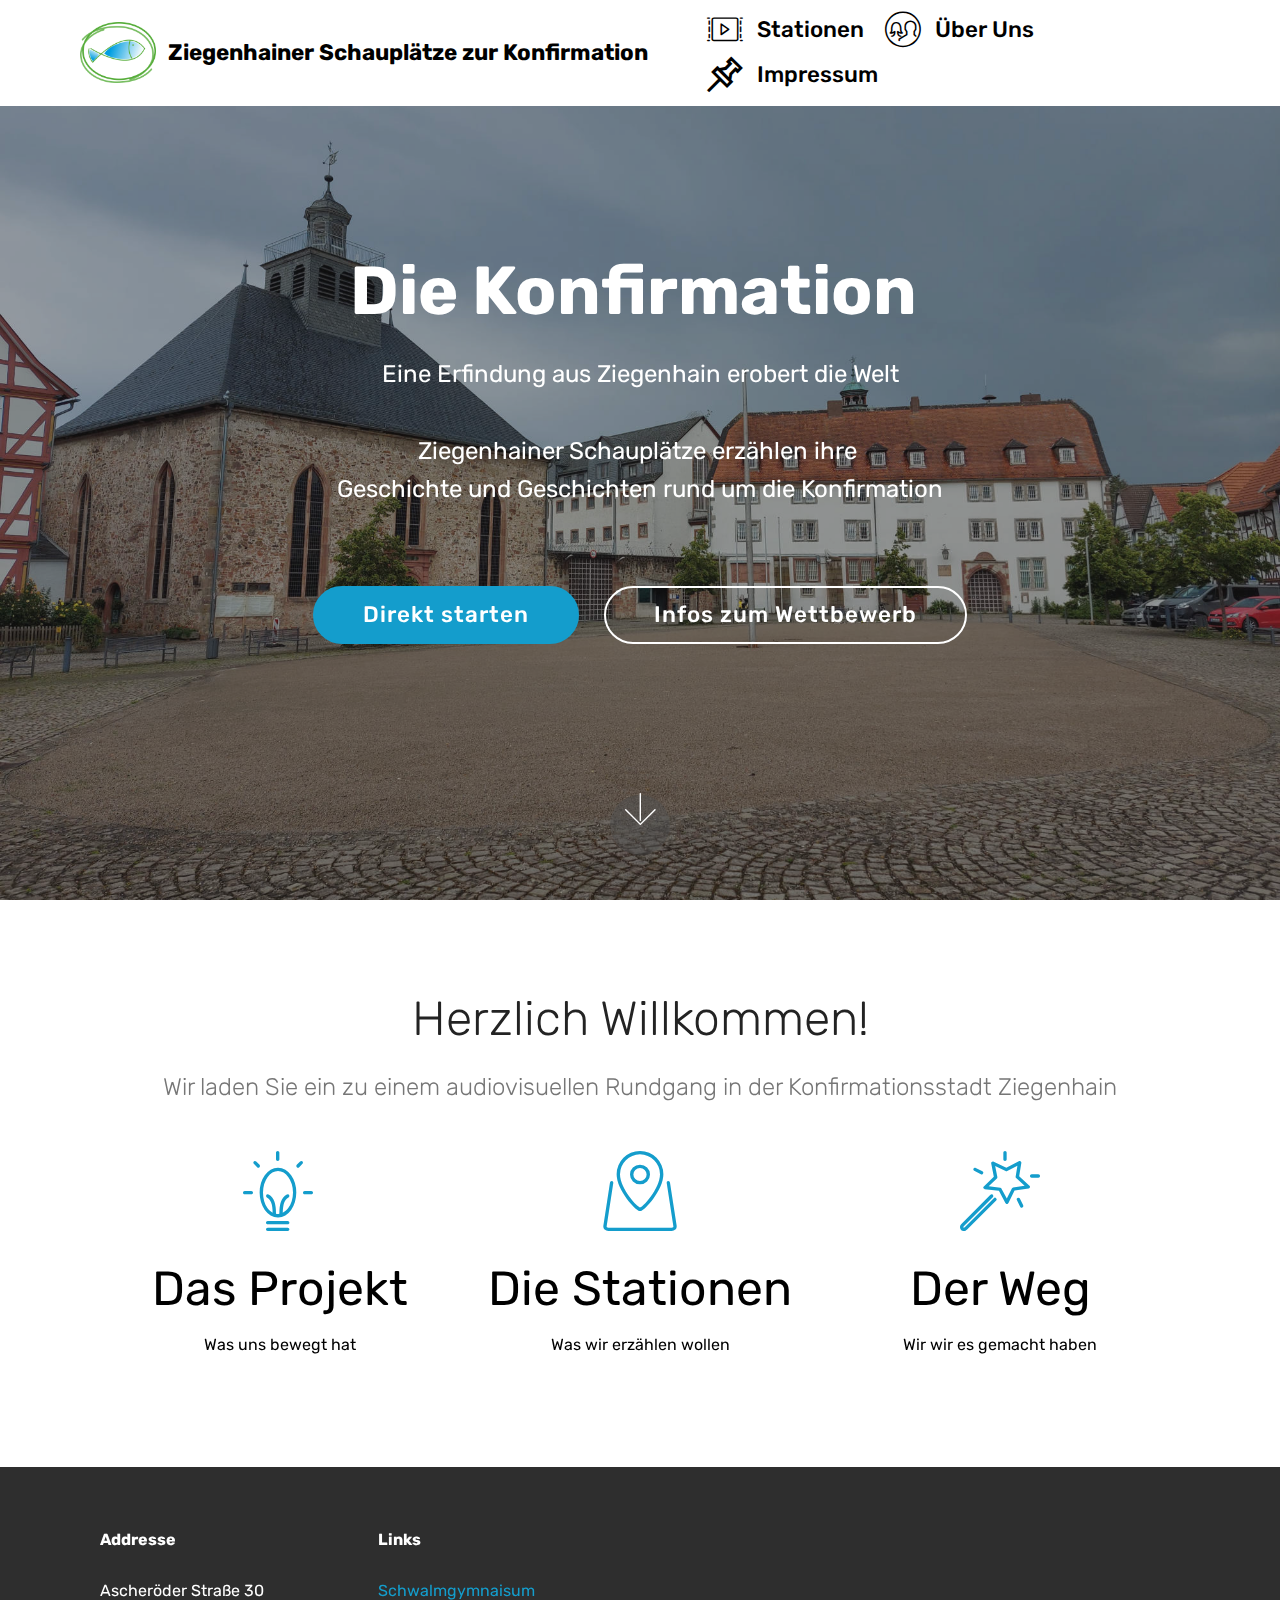
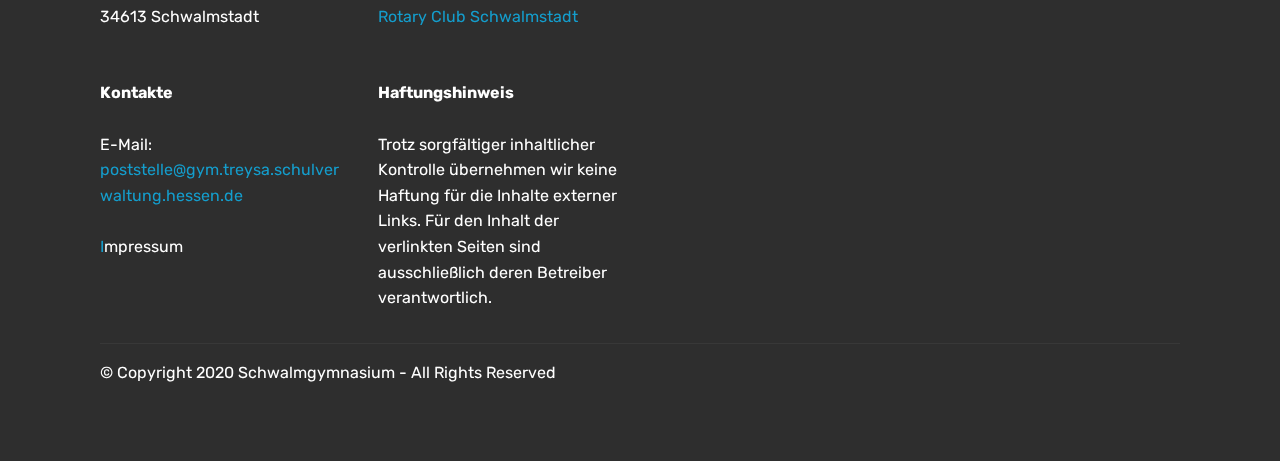
==== index.html @ d1374cae "first attempt" ====
<!DOCTYPE html>
<html  >
<head>
  <!-- Site made with Mobirise Website Builder v4.12.4, https://mobirise.com -->
  <meta charset="UTF-8">
  <meta http-equiv="X-UA-Compatible" content="IE=edge">
  <meta name="generator" content="Mobirise v4.12.4, mobirise.com">
  <meta name="viewport" content="width=device-width, initial-scale=1, minimum-scale=1">
  <link rel="shortcut icon" href="assets/images/mbr-122x98.png" type="image/x-icon">
  <meta name="description" content="">
  
  
  <title>Home</title>
  <link rel="stylesheet" href="assets/web/assets/mobirise-icons2/mobirise2.css">
  <link rel="stylesheet" href="assets/web/assets/mobirise-icons/mobirise-icons.css">
  <link rel="stylesheet" href="assets/bootstrap/css/bootstrap.min.css">
  <link rel="stylesheet" href="assets/bootstrap/css/bootstrap-grid.min.css">
  <link rel="stylesheet" href="assets/bootstrap/css/bootstrap-reboot.min.css">
  <link rel="stylesheet" href="assets/tether/tether.min.css">
  <link rel="stylesheet" href="assets/socicon/css/styles.css">
  <link rel="stylesheet" href="assets/dropdown/css/style.css">
  <link rel="stylesheet" href="assets/theme/css/style.css">
  <link rel="preload" as="style" href="assets/mobirise/css/mbr-additional.css"><link rel="stylesheet" href="assets/mobirise/css/mbr-additional.css" type="text/css">
  
  
  
</head>
<body>
  <section class="menu cid-s2RpcZcx5W" once="menu" id="menu2-2">

    

    <nav class="navbar navbar-expand beta-menu navbar-dropdown align-items-center navbar-fixed-top navbar-toggleable-sm">
        <button class="navbar-toggler navbar-toggler-right" type="button" data-toggle="collapse" data-target="#navbarSupportedContent" aria-controls="navbarSupportedContent" aria-expanded="false" aria-label="Toggle navigation">
            <div class="hamburger">
                <span></span>
                <span></span>
                <span></span>
                <span></span>
            </div>
        </button>
        <div class="menu-logo">
            <div class="navbar-brand">
                <span class="navbar-logo">
                    <a href="index.html">
                        <img src="assets/images/mbr-122x98.png" alt="Ziegenhainer Konfirmation" title="" style="height: 3.8rem;">
                    </a>
                </span>
                <span class="navbar-caption-wrap"><a class="navbar-caption text-black display-4" href="index.html">
                        Ziegenhainer Schauplätze zur Konfirmation</a></span>
            </div>
        </div>
        <div class="collapse navbar-collapse" id="navbarSupportedContent">
            <ul class="navbar-nav nav-dropdown nav-right" data-app-modern-menu="true"><li class="nav-item">
                    <a class="nav-link link text-black display-4" href="page2.html"><span class="mbri-video-play mbr-iconfont mbr-iconfont-btn"></span>
                        Stationen</a>
                </li>
                <li class="nav-item">
                    <a class="nav-link link text-black display-4" href="ueber-uns.html"><span class="mbri-users mbr-iconfont mbr-iconfont-btn"></span>
                        Über Uns
                    </a>
                </li><li class="nav-item"><a class="nav-link link text-black display-4" href="page11.html"><span class="mobi-mbri mobi-mbri-pin mbr-iconfont mbr-iconfont-btn"></span>
                        Impressum</a></li></ul>
            
        </div>
    </nav>
</section>

<section class="engine"><a href="https://mobirise.info/y">html site templates</a></section><section class="header6 cid-s2Rrr3pT7e mbr-fullscreen mbr-parallax-background" id="header6-4">

    

    <div class="mbr-overlay" style="opacity: 0.4; background-color: rgb(35, 35, 35);">
    </div>

    <div class="container">
        <div class="row justify-content-md-center">
            <div class="mbr-white col-md-10">
                <h1 class="mbr-section-title align-center mbr-bold pb-3 mbr-fonts-style display-1">Die Konfirmation&nbsp;</h1>
                <p class="mbr-text align-center pb-3 mbr-fonts-style display-5">
                    Eine Erfindung aus Ziegenhain erobert die Welt<br><br>Ziegenhainer Schauplätze erzählen ihre&nbsp;<br>Geschichte und Geschichten rund um die Konfirmation <br><br>
                </p>
                <div class="mbr-section-btn align-center"><a class="btn btn-md btn-primary display-4" href="Station1.html#video3-a">Direkt starten</a>
                        <a class="btn btn-md btn-white-outline display-4" href="projektinfos.html">Infos zum Wettbewerb</a></div>
            </div>
        </div>
    </div>

    <div class="mbr-arrow hidden-sm-down" aria-hidden="true">
        <a href="#next">
            <i class="mbri-down mbr-iconfont"></i>
        </a>
    </div>
</section>

<section class="counters1 counters cid-s2RsVooZOH" id="counters1-8">

    

    

    <div class="container">
        <h2 class="mbr-section-title pb-3 align-center mbr-fonts-style display-2">
            Herzlich Willkommen!</h2>
        <h3 class="mbr-section-subtitle mbr-fonts-style display-5">
            Wir laden Sie ein zu einem audiovisuellen Rundgang in der Konfirmationsstadt Ziegenhain</h3>

        <div class="container pt-4 mt-2">
            <div class="media-container-row">
                <div class="card p-3 align-center col-12 col-md-6 col-lg-4">
                    <div class="panel-item">
                        <div class="card-img pb-3">
                            <a href="projektinfos.html"><span class="mbr-iconfont mbri-idea"></span></a>
                        </div>

                        <div class="card-text">
                            <h3 class="count pt-3 pb-3 mbr-fonts-style display-2">
                                  <a href="projektinfos.html" class="text-black">Das Projekt</a></h3>
                            <h4 class="mbr-content-title mbr-bold mbr-fonts-style display-7">
                                <a href="projektinfos.html" class="text-black">Was uns bewegt hat</a></h4>
                            
                        </div>
                    </div>
                </div>


                <div class="card p-3 align-center col-12 col-md-6 col-lg-4">
                    <div class="panel-item">
                        <div class="card-img pb-3">
                            <a href="page2.html"><span class="mbr-iconfont mbri-map-pin"></span></a>
                        </div>
                        <div class="card-text">
                            <h3 class="count pt-3 pb-3 mbr-fonts-style display-2"><a href="page2.html" class="text-black">Die Stationen</a></h3>
                            <h4 class="mbr-content-title mbr-bold mbr-fonts-style display-7">
                                <a href="page2.html" class="text-black">Was wir erzählen wollen</a></h4>
                            
                        </div>
                    </div>
                </div>

                <div class="card p-3 align-center col-12 col-md-6 col-lg-4">
                    <div class="panel-item">
                        <div class="card-img pb-3">
                            <a href="weg.html"><span class="mbr-iconfont mbri-magic-stick"></span></a>
                        </div>
                        <div class="card-text">
                            <h3 class="count pt-3 pb-3 mbr-fonts-style display-2">
                                  <a href="weg.html" class="text-black" target="_blank">Der Weg</a></h3>
                            <h4 class="mbr-content-title mbr-bold mbr-fonts-style display-7">
                                <a href="weg.html" class="text-black">Wir wir es gemacht haben</a></h4>
                            
                        </div>
                    </div>
                </div>


                
            </div>
        </div>
   </div>
</section>

<section class="cid-s2RsBbNzV8" id="footer2-6">

    

    

    <div class="container">
        <div class="media-container-row content mbr-white">
            <div class="col-12 col-md-3 mbr-fonts-style display-7">
                <p class="mbr-text">
                    <strong>Addresse</strong>
                    <br>
                    <br>Ascheröder Straße 30
<br>34613 Schwalmstadt<br>
                    <br>
                    <br><strong>Kontakte</strong>
                    <br>
                    <br>E-Mail:&nbsp;<br><a href="mailto:poststelle@gym.treysa.schulverwaltung.hessen.de">poststelle@gym.treysa.schulverwaltung.hessen.de</a><br><br><a href="mailto:poststelle@gym.treysa.schulverwaltung.hessen.de">I</a>mpressum</p>
            </div>
            <div class="col-12 col-md-3 mbr-fonts-style display-7">
                <p class="mbr-text">
                    <strong>Links</strong>
                    <br>
                    <br><a href="www.schwalmgymnasium.de" target="_blank">Schwalmgymnaisum</a><br><a href="https://schwalmstadt.rotary.de" target="_blank">Rotary Club Schwalmstadt</a><br><br><br><strong>Haftungshinweis</strong>&nbsp;<br>
                    <br>Trotz sorgfältiger inhaltlicher Kontrolle übernehmen wir keine Haftung für die Inhalte externer Links. Für den Inhalt der verlinkten Seiten sind ausschließlich deren Betreiber verantwortlich.<br></p>
            </div>
            <div class="col-12 col-md-6">
                <div class="google-map"><iframe frameborder="0" style="border:0" src="https://www.google.com/maps/d/embed?mid=1mtP-04DRVykc_cVxY8oXA-gNEf2_NZy1" allowfullscreen=""></iframe></div>
            </div>
        </div>
        <div class="footer-lower">
            <div class="media-container-row">
                <div class="col-sm-12">
                    <hr>
                </div>
            </div>
            <div class="media-container-row mbr-white">
                <div class="col-sm-6 copyright">
                    <p class="mbr-text mbr-fonts-style display-7">
                        © Copyright 2020 Schwalmgymnasium - All Rights Reserved
                    </p>
                </div>
                <div class="col-md-6">
                    
                </div>
            </div>
        </div>
    </div>
</section>


  <script src="assets/web/assets/jquery/jquery.min.js"></script>
  <script src="assets/popper/popper.min.js"></script>
  <script src="assets/bootstrap/js/bootstrap.min.js"></script>
  <script src="assets/smoothscroll/smooth-scroll.js"></script>
  <script src="assets/tether/tether.min.js"></script>
  <script src="assets/touchswipe/jquery.touch-swipe.min.js"></script>
  <script src="assets/parallax/jarallax.min.js"></script>
  <script src="assets/viewportchecker/jquery.viewportchecker.js"></script>
  <script src="assets/dropdown/js/nav-dropdown.js"></script>
  <script src="assets/dropdown/js/navbar-dropdown.js"></script>
  <script src="assets/theme/js/script.js"></script>
  
  
 <div id="scrollToTop" class="scrollToTop mbr-arrow-up"><a style="text-align: center;"><i class="mbr-arrow-up-icon mbr-arrow-up-icon-cm cm-icon cm-icon-smallarrow-up"></i></a></div>
  </body>
</html>
---- assets/web/assets/mobirise-icons2/mobirise2.css ----
@font-face {
  font-family: 'Moririse2';
  font-display: swap;
  src:  url('mobirise2.eot?f2bix4');
  src:  url('mobirise2.eot?f2bix4#iefix') format('embedded-opentype'),
    url('mobirise2.ttf?f2bix4') format('truetype'),
    url('mobirise2.woff?f2bix4') format('woff'),
    url('mobirise2.svg?f2bix4#mobirise2') format('svg');
  font-weight: normal;
  font-style: normal;
}

[class^="mobi-"], [class*=" mobi-"] {
  /* use !important to prevent issues with browser extensions that change fonts */
  font-family: 'Moririse2' !important;
  speak: none;
  font-style: normal;
  font-weight: normal;
  font-variant: normal;
  text-transform: none;
  line-height: 1;

  /* Better Font Rendering =========== */
  -webkit-font-smoothing: antialiased;
  -moz-osx-font-smoothing: grayscale;
}

.mobi-mbri-add-submenu:before {
  content: "\e900";
}
.mobi-mbri-alert:before {
  content: "\e901";
}
.mobi-mbri-align-center:before {
  content: "\e902";
}
.mobi-mbri-align-justify:before {
  content: "\e903";
}
.mobi-mbri-align-left:before {
  content: "\e904";
}
.mobi-mbri-align-right:before {
  content: "\e905";
}
.mobi-mbri-android:before {
  content: "\e906";
}
.mobi-mbri-apple:before {
  content: "\e907";
}
.mobi-mbri-arrow-down:before {
  content: "\e908";
}
.mobi-mbri-arrow-next:before {
  content: "\e909";
}
.mobi-mbri-arrow-prev:before {
  content: "\e90a";
}
.mobi-mbri-arrow-up:before {
  content: "\e90b";
}
.mobi-mbri-bold:before {
  content: "\e90c";
}
.mobi-mbri-bookmark:before {
  content: "\e90d";
}
.mobi-mbri-bootstrap:before {
  content: "\e90e";
}
.mobi-mbri-briefcase:before {
  content: "\e90f";
}
.mobi-mbri-browse:before {
  content: "\e910";
}
.mobi-mbri-bulleted-list:before {
  content: "\e911";
}
.mobi-mbri-calendar:before {
  content: "\e912";
}
.mobi-mbri-camera:before {
  content: "\e913";
}
.mobi-mbri-cart-add:before {
  content: "\e914";
}
.mobi-mbri-cart-full:before {
  content: "\e915";
}
.mobi-mbri-cash:before {
  content: "\e916";
}
.mobi-mbri-change-style:before {
  content: "\e917";
}
.mobi-mbri-chat:before {
  content: "\e918";
}
.mobi-mbri-clock:before {
  content: "\e919";
}
.mobi-mbri-close:before {
  content: "\e91a";
}
.mobi-mbri-cloud:before {
  content: "\e91b";
}
.mobi-mbri-code:before {
  content: "\e91c";
}
.mobi-mbri-contact-form:before {
  content: "\e91d";
}
.mobi-mbri-credit-card:before {
  content: "\e91e";
}
.mobi-mbri-cursor-click:before {
  content: "\e91f";
}
.mobi-mbri-cust-feedback:before {
  content: "\e920";
}
.mobi-mbri-database:before {
  content: "\e921";
}
.mobi-mbri-delivery:before {
  content: "\e922";
}
.mobi-mbri-desktop:before {
  content: "\e923";
}
.mobi-mbri-devices:before {
  content: "\e924";
}
.mobi-mbri-down:before {
  content: "\e925";
}
.mobi-mbri-download-2:before {
  content: "\e926";
}
.mobi-mbri-download:before {
  content: "\e927";
}
.mobi-mbri-drag-n-drop-2:before {
  content: "\e928";
}
.mobi-mbri-drag-n-drop:before {
  content: "\e929";
}
.mobi-mbri-edit-2:before {
  content: "\e92a";
}
.mobi-mbri-edit:before {
  content: "\e92b";
}
.mobi-mbri-error:before {
  content: "\e92c";
}
.mobi-mbri-extension:before {
  content: "\e92d";
}
.mobi-mbri-features:before {
  content: "\e92e";
}
.mobi-mbri-file:before {
  content: "\e92f";
}
.mobi-mbri-flag:before {
  content: "\e930";
}
.mobi-mbri-folder:before {
  content: "\e931";
}
.mobi-mbri-gift:before {
  content: "\e932";
}
.mobi-mbri-github:before {
  content: "\e933";
}
.mobi-mbri-globe-2:before {
  content: "\e934";
}
.mobi-mbri-globe:before {
  content: "\e935";
}
.mobi-mbri-growing-chart:before {
  content: "\e936";
}
.mobi-mbri-hearth:before {
  content: "\e937";
}
.mobi-mbri-help:before {
  content: "\e938";
}
.mobi-mbri-home:before {
  content: "\e939";
}
.mobi-mbri-hot-cup:before {
  content: "\e93a";
}
.mobi-mbri-idea:before {
  content: "\e93b";
}
.mobi-mbri-image-gallery:before {
  content: "\e93c";
}
.mobi-mbri-image-slider:before {
  content: "\e93d";
}
.mobi-mbri-info:before {
  content: "\e93e";
}
.mobi-mbri-italic:before {
  content: "\e93f";
}
.mobi-mbri-key:before {
  content: "\e940";
}
.mobi-mbri-laptop:before {
  content: "\e941";
}
.mobi-mbri-layers:before {
  content: "\e942";
}
.mobi-mbri-left-right:before {
  content: "\e943";
}
.mobi-mbri-left:before {
  content: "\e944";
}
.mobi-mbri-letter:before {
  content: "\e945";
}
.mobi-mbri-like:before {
  content: "\e946";
}
.mobi-mbri-link:before {
  content: "\e947";
}
.mobi-mbri-lock:before {
  content: "\e948";
}
.mobi-mbri-login:before {
  content: "\e949";
}
.mobi-mbri-logout:before {
  content: "\e94a";
}
.mobi-mbri-magic-stick:before {
  content: "\e94b";
}
.mobi-mbri-map-pin:before {
  content: "\e94c";
}
.mobi-mbri-menu:before {
  content: "\e94d";
}
.mobi-mbri-mobile-2:before {
  content: "\e94e";
}
.mobi-mbri-mobile-horizontal:before {
  content: "\e94f";
}
.mobi-mbri-mobile:before {
  content: "\e950";
}
.mobi-mbri-mobirise:before {
  content: "\e951";
}
.mobi-mbri-more-horizontal:before {
  content: "\e952";
}
.mobi-mbri-more-vertical:before {
  content: "\e953";
}
.mobi-mbri-music:before {
  content: "\e954";
}
.mobi-mbri-new-file:before {
  content: "\e955";
}
.mobi-mbri-numbered-list:before {
  content: "\e956";
}
.mobi-mbri-opened-folder:before {
  content: "\e957";
}
.mobi-mbri-pages:before {
  content: "\e958";
}
.mobi-mbri-paper-plane:before {
  content: "\e959";
}
.mobi-mbri-paperclip:before {
  content: "\e95a";
}
.mobi-mbri-phone:before {
  content: "\e95b";
}
.mobi-mbri-photo:before {
  content: "\e95c";
}
.mobi-mbri-photos:before {
  content: "\e95d";
}
.mobi-mbri-pin:before {
  content: "\e95e";
}
.mobi-mbri-play:before {
  content: "\e95f";
}
.mobi-mbri-plus:before {
  content: "\e960";
}
.mobi-mbri-preview:before {
  content: "\e961";
}
.mobi-mbri-print:before {
  content: "\e962";
}
.mobi-mbri-protect:before {
  content: "\e963";
}
.mobi-mbri-question:before {
  content: "\e964";
}
.mobi-mbri-quote-left:before {
  content: "\e965";
}
.mobi-mbri-quote-right:before {
  content: "\e966";
}
.mobi-mbri-redo:before {
  content: "\e967";
}
.mobi-mbri-refresh:before {
  content: "\e968";
}
.mobi-mbri-responsive-2:before {
  content: "\e969";
}
.mobi-mbri-responsive:before {
  content: "\e96a";
}
.mobi-mbri-right:before {
  content: "\e96b";
}
.mobi-mbri-rocket:before {
  content: "\e96c";
}
.mobi-mbri-sad-face:before {
  content: "\e96d";
}
.mobi-mbri-sale:before {
  content: "\e96e";
}
.mobi-mbri-save:before {
  content: "\e96f";
}
.mobi-mbri-search:before {
  content: "\e970";
}
.mobi-mbri-setting-2:before {
  content: "\e971";
}
.mobi-mbri-setting-3:before {
  content: "\e972";
}
.mobi-mbri-setting:before {
  content: "\e973";
}
.mobi-mbri-share:before {
  content: "\e974";
}
.mobi-mbri-shopping-bag:before {
  content: "\e975";
}
.mobi-mbri-shopping-basket:before {
  content: "\e976";
}
.mobi-mbri-shopping-cart:before {
  content: "\e977";
}
.mobi-mbri-sites:before {
  content: "\e978";
}
.mobi-mbri-smile-face:before {
  content: "\e979";
}
.mobi-mbri-speed:before {
  content: "\e97a";
}
.mobi-mbri-star:before {
  content: "\e97b";
}
.mobi-mbri-success:before {
  content: "\e97c";
}
.mobi-mbri-sun:before {
  content: "\e97d";
}
.mobi-mbri-sun2:before {
  content: "\e97e";
}
.mobi-mbri-tablet-vertical:before {
  content: "\e97f";
}
.mobi-mbri-tablet:before {
  content: "\e980";
}
.mobi-mbri-target:before {
  content: "\e981";
}
.mobi-mbri-timer:before {
  content: "\e982";
}
.mobi-mbri-to-ftp:before {
  content: "\e983";
}
.mobi-mbri-to-local-drive:before {
  content: "\e984";
}
.mobi-mbri-touch-swipe:before {
  content: "\e985";
}
.mobi-mbri-touch:before {
  content: "\e986";
}
.mobi-mbri-trash:before {
  content: "\e987";
}
.mobi-mbri-underline:before {
  content: "\e988";
}
.mobi-mbri-undo:before {
  content: "\e989";
}
.mobi-mbri-unlink:before {
  content: "\e98a";
}
.mobi-mbri-unlock:before {
  content: "\e98b";
}
.mobi-mbri-up-down:before {
  content: "\e98c";
}
.mobi-mbri-up:before {
  content: "\e98d";
}
.mobi-mbri-update:before {
  content: "\e98e";
}
.mobi-mbri-upload-2:before {
  content: "\e98f";
}
.mobi-mbri-upload:before {
  content: "\e990";
}
.mobi-mbri-user-2:before {
  content: "\e991";
}
.mobi-mbri-user:before {
  content: "\e992";
}
.mobi-mbri-users:before {
  content: "\e993";
}
.mobi-mbri-video-play:before {
  content: "\e994";
}
.mobi-mbri-video:before {
  content: "\e995";
}
.mobi-mbri-watch:before {
  content: "\e996";
}
.mobi-mbri-website-theme-2:before {
  content: "\e997";
}
.mobi-mbri-website-theme:before {
  content: "\e998";
}
.mobi-mbri-wifi:before {
  content: "\e999";
}
.mobi-mbri-windows:before {
  content: "\e99a";
}
.mobi-mbri-zoom-in:before {
  content: "\e99b";
}
.mobi-mbri-zoom-out:before {
  content: "\e99c";
}
---- assets/web/assets/mobirise-icons/mobirise-icons.css ----
@font-face {
  font-family: 'MobiriseIcons';
  src:  url('mobirise-icons.eot?spat4u');
  src:  url('mobirise-icons.eot?spat4u#iefix') format('embedded-opentype'),
    url('mobirise-icons.ttf?spat4u') format('truetype'),
    url('mobirise-icons.woff?spat4u') format('woff'),
    url('mobirise-icons.svg?spat4u#MobiriseIcons') format('svg');
  font-weight: normal;
  font-style: normal;
  font-display: swap;
}

[class^="mbri-"], [class*=" mbri-"] {
  /* use !important to prevent issues with browser extensions that change fonts */
  font-family: MobiriseIcons !important;
  speak: none;
  font-style: normal;
  font-weight: normal;
  font-variant: normal;
  text-transform: none;
  line-height: 1;

  /* Better Font Rendering =========== */
  -webkit-font-smoothing: antialiased;
  -moz-osx-font-smoothing: grayscale;
}

.mbri-add-submenu:before {
  content: "\e900";
}
.mbri-alert:before {
  content: "\e901";
}
.mbri-align-center:before {
  content: "\e902";
}
.mbri-align-justify:before {
  content: "\e903";
}
.mbri-align-left:before {
  content: "\e904";
}
.mbri-align-right:before {
  content: "\e905";
}
.mbri-android:before {
  content: "\e906";
}
.mbri-apple:before {
  content: "\e907";
}
.mbri-arrow-down:before {
  content: "\e908";
}
.mbri-arrow-next:before {
  content: "\e909";
}
.mbri-arrow-prev:before {
  content: "\e90a";
}
.mbri-arrow-up:before {
  content: "\e90b";
}
.mbri-bold:before {
  content: "\e90c";
}
.mbri-bookmark:before {
  content: "\e90d";
}
.mbri-bootstrap:before {
  content: "\e90e";
}
.mbri-briefcase:before {
  content: "\e90f";
}
.mbri-browse:before {
  content: "\e910";
}
.mbri-bulleted-list:before {
  content: "\e911";
}
.mbri-calendar:before {
  content: "\e912";
}
.mbri-camera:before {
  content: "\e913";
}
.mbri-cart-add:before {
  content: "\e914";
}
.mbri-cart-full:before {
  content: "\e915";
}
.mbri-cash:before {
  content: "\e916";
}
.mbri-change-style:before {
  content: "\e917";
}
.mbri-chat:before {
  content: "\e918";
}
.mbri-clock:before {
  content: "\e919";
}
.mbri-close:before {
  content: "\e91a";
}
.mbri-cloud:before {
  content: "\e91b";
}
.mbri-code:before {
  content: "\e91c";
}
.mbri-contact-form:before {
  content: "\e91d";
}
.mbri-credit-card:before {
  content: "\e91e";
}
.mbri-cursor-click:before {
  content: "\e91f";
}
.mbri-cust-feedback:before {
  content: "\e920";
}
.mbri-database:before {
  content: "\e921";
}
.mbri-delivery:before {
  content: "\e922";
}
.mbri-desktop:before {
  content: "\e923";
}
.mbri-devices:before {
  content: "\e924";
}
.mbri-down:before {
  content: "\e925";
}
.mbri-download:before {
  content: "\e989";
}
.mbri-drag-n-drop:before {
  content: "\e927";
}
.mbri-drag-n-drop2:before {
  content: "\e928";
}
.mbri-edit:before {
  content: "\e929";
}
.mbri-edit2:before {
  content: "\e92a";
}
.mbri-error:before {
  content: "\e92b";
}
.mbri-extension:before {
  content: "\e92c";
}
.mbri-features:before {
  content: "\e92d";
}
.mbri-file:before {
  content: "\e92e";
}
.mbri-flag:before {
  content: "\e92f";
}
.mbri-folder:before {
  content: "\e930";
}
.mbri-gift:before {
  content: "\e931";
}
.mbri-github:before {
  content: "\e932";
}
.mbri-globe:before {
  content: "\e933";
}
.mbri-globe-2:before {
  content: "\e934";
}
.mbri-growing-chart:before {
  content: "\e935";
}
.mbri-hearth:before {
  content: "\e936";
}
.mbri-help:before {
  content: "\e937";
}
.mbri-home:before {
  content: "\e938";
}
.mbri-hot-cup:before {
  content: "\e939";
}
.mbri-idea:before {
  content: "\e93a";
}
.mbri-image-gallery:before {
  content: "\e93b";
}
.mbri-image-slider:before {
  content: "\e93c";
}
.mbri-info:before {
  content: "\e93d";
}
.mbri-italic:before {
  content: "\e93e";
}
.mbri-key:before {
  content: "\e93f";
}
.mbri-laptop:before {
  content: "\e940";
}
.mbri-layers:before {
  content: "\e941";
}
.mbri-left-right:before {
  content: "\e942";
}
.mbri-left:before {
  content: "\e943";
}
.mbri-letter:before {
  content: "\e944";
}
.mbri-like:before {
  content: "\e945";
}
.mbri-link:before {
  content: "\e946";
}
.mbri-lock:before {
  content: "\e947";
}
.mbri-login:before {
  content: "\e948";
}
.mbri-logout:before {
  content: "\e949";
}
.mbri-magic-stick:before {
  content: "\e94a";
}
.mbri-map-pin:before {
  content: "\e94b";
}
.mbri-menu:before {
  content: "\e94c";
}
.mbri-mobile:before {
  content: "\e94d";
}
.mbri-mobile2:before {
  content: "\e94e";
}
.mbri-mobirise:before {
  content: "\e94f";
}
.mbri-more-horizontal:before {
  content: "\e950";
}
.mbri-more-vertical:before {
  content: "\e951";
}
.mbri-music:before {
  content: "\e952";
}
.mbri-new-file:before {
  content: "\e953";
}
.mbri-numbered-list:before {
  content: "\e954";
}
.mbri-opened-folder:before {
  content: "\e955";
}
.mbri-pages:before {
  content: "\e956";
}
.mbri-paper-plane:before {
  content: "\e957";
}
.mbri-paperclip:before {
  content: "\e958";
}
.mbri-photo:before {
  content: "\e959";
}
.mbri-photos:before {
  content: "\e95a";
}
.mbri-pin:before {
  content: "\e95b";
}
.mbri-play:before {
  content: "\e95c";
}
.mbri-plus:before {
  content: "\e95d";
}
.mbri-preview:before {
  content: "\e95e";
}
.mbri-print:before {
  content: "\e95f";
}
.mbri-protect:before {
  content: "\e960";
}
.mbri-question:before {
  content: "\e961";
}
.mbri-quote-left:before {
  content: "\e962";
}
.mbri-quote-right:before {
  content: "\e963";
}
.mbri-refresh:before {
  content: "\e964";
}
.mbri-responsive:before {
  content: "\e965";
}
.mbri-right:before {
  content: "\e966";
}
.mbri-rocket:before {
  content: "\e967";
}
.mbri-sad-face:before {
  content: "\e968";
}
.mbri-sale:before {
  content: "\e969";
}
.mbri-save:before {
  content: "\e96a";
}
.mbri-search:before {
  content: "\e96b";
}
.mbri-setting:before {
  content: "\e96c";
}
.mbri-setting2:before {
  content: "\e96d";
}
.mbri-setting3:before {
  content: "\e96e";
}
.mbri-share:before {
  content: "\e96f";
}
.mbri-shopping-bag:before {
  content: "\e970";
}
.mbri-shopping-basket:before {
  content: "\e971";
}
.mbri-shopping-cart:before {
  content: "\e972";
}
.mbri-sites:before {
  content: "\e973";
}
.mbri-smile-face:before {
  content: "\e974";
}
.mbri-speed:before {
  content: "\e975";
}
.mbri-star:before {
  content: "\e976";
}
.mbri-success:before {
  content: "\e977";
}
.mbri-sun:before {
  content: "\e978";
}
.mbri-sun2:before {
  content: "\e979";
}
.mbri-tablet:before {
  content: "\e97a";
}
.mbri-tablet-vertical:before {
  content: "\e97b";
}
.mbri-target:before {
  content: "\e97c";
}
.mbri-timer:before {
  content: "\e97d";
}
.mbri-to-ftp:before {
  content: "\e97e";
}
.mbri-to-local-drive:before {
  content: "\e97f";
}
.mbri-touch-swipe:before {
  content: "\e980";
}
.mbri-touch:before {
  content: "\e981";
}
.mbri-trash:before {
  content: "\e982";
}
.mbri-underline:before {
  content: "\e983";
}
.mbri-unlink:before {
  content: "\e984";
}
.mbri-unlock:before {
  content: "\e985";
}
.mbri-up-down:before {
  content: "\e986";
}
.mbri-up:before {
  content: "\e987";
}
.mbri-update:before {
  content: "\e988";
}
.mbri-upload:before {
 content: "\e926"; 
}
.mbri-user:before {
  content: "\e98a";
}
.mbri-user2:before {
  content: "\e98b";
}
.mbri-users:before {
  content: "\e98c";
}
.mbri-video:before {
  content: "\e98d";
}
.mbri-video-play:before {
  content: "\e98e";
}
.mbri-watch:before {
  content: "\e98f";
}
.mbri-website-theme:before {
  content: "\e990";
}
.mbri-wifi:before {
  content: "\e991";
}
.mbri-windows:before {
  content: "\e992";
}
.mbri-zoom-out:before {
  content: "\e993";
}
.mbri-redo:before {
  content: "\e994";
}
.mbri-undo:before {
  content: "\e995";
}
---- assets/socicon/css/styles.css ----
@charset "UTF-8";

@font-face {
  font-family: 'Socicon';
  src:  url('../fonts/socicon.eot');
  src:  url('../fonts/socicon.eot?#iefix') format('embedded-opentype'),
    url('../fonts/socicon.woff2') format('woff2'),
    url('../fonts/socicon.ttf') format('truetype'),
    url('../fonts/socicon.woff') format('woff'),
    url('../fonts/socicon.svg#socicon') format('svg');
  font-weight: normal;
  font-style: normal;
}

[data-icon]:before {
  font-family: "socicon" !important;
  content: attr(data-icon);
  font-style: normal !important;
  font-weight: normal !important;
  font-variant: normal !important;
  text-transform: none !important;
  speak: none;
  line-height: 1;
  -webkit-font-smoothing: antialiased;
  -moz-osx-font-smoothing: grayscale;
}

[class^="socicon-"], [class*=" socicon-"] {
  /* use !important to prevent issues with browser extensions that change fonts */
  font-family: 'Socicon' !important;
  speak: none;
  font-style: normal;
  font-weight: normal;
  font-variant: normal;
  text-transform: none;
  line-height: 1;

  /* Better Font Rendering =========== */
  -webkit-font-smoothing: antialiased;
  -moz-osx-font-smoothing: grayscale;
}

.socicon-eitaa:before {
  content: "\e97c";
}
.socicon-soroush:before {
  content: "\e97d";
}
.socicon-bale:before {
  content: "\e97e";
}
.socicon-zazzle:before {
  content: "\e97b";
}
.socicon-society6:before {
  content: "\e97a";
}
.socicon-redbubble:before {
  content: "\e979";
}
.socicon-avvo:before {
  content: "\e978";
}
.socicon-stitcher:before {
  content: "\e977";
}
.socicon-googlehangouts:before {
  content: "\e974";
}
.socicon-dlive:before {
  content: "\e975";
}
.socicon-vsco:before {
  content: "\e976";
}
.socicon-flipboard:before {
  content: "\e973";
}
.socicon-ubuntu:before {
  content: "\e958";
}
.socicon-artstation:before {
  content: "\e959";
}
.socicon-invision:before {
  content: "\e95a";
}
.socicon-torial:before {
  content: "\e95b";
}
.socicon-collectorz:before {
  content: "\e95c";
}
.socicon-seenthis:before {
  content: "\e95d";
}
.socicon-googleplaymusic:before {
  content: "\e95e";
}
.socicon-debian:before {
  content: "\e95f";
}
.socicon-filmfreeway:before {
  content: "\e960";
}
.socicon-gnome:before {
  content: "\e961";
}
.socicon-itchio:before {
  content: "\e962";
}
.socicon-jamendo:before {
  content: "\e963";
}
.socicon-mix:before {
  content: "\e964";
}
.socicon-sharepoint:before {
  content: "\e965";
}
.socicon-tinder:before {
  content: "\e966";
}
.socicon-windguru:before {
  content: "\e967";
}
.socicon-cdbaby:before {
  content: "\e968";
}
.socicon-elementaryos:before {
  content: "\e969";
}
.socicon-stage32:before {
  content: "\e96a";
}
.socicon-tiktok:before {
  content: "\e96b";
}
.socicon-gitter:before {
  content: "\e96c";
}
.socicon-letterboxd:before {
  content: "\e96d";
}
.socicon-threema:before {
  content: "\e96e";
}
.socicon-splice:before {
  content: "\e96f";
}
.socicon-metapop:before {
  content: "\e970";
}
.socicon-naver:before {
  content: "\e971";
}
.socicon-remote:before {
  content: "\e972";
}
.socicon-internet:before {
  content: "\e957";
}
.socicon-moddb:before {
  content: "\e94b";
}
.socicon-indiedb:before {
  content: "\e94c";
}
.socicon-traxsource:before {
  content: "\e94d";
}
.socicon-gamefor:before {
  content: "\e94e";
}
.socicon-pixiv:before {
  content: "\e94f";
}
.socicon-myanimelist:before {
  content: "\e950";
}
.socicon-blackberry:before {
  content: "\e951";
}
.socicon-wickr:before {
  content: "\e952";
}
.socicon-spip:before {
  content: "\e953";
}
.socicon-napster:before {
  content: "\e954";
}
.socicon-beatport:before {
  content: "\e955";
}
.socicon-hackerone:before {
  content: "\e956";
}
.socicon-hackernews:before {
  content: "\e946";
}
.socicon-smashwords:before {
  content: "\e947";
}
.socicon-kobo:before {
  content: "\e948";
}
.socicon-bookbub:before {
  content: "\e949";
}
.socicon-mailru:before {
  content: "\e94a";
}
.socicon-gitlab:before {
  content: "\e945";
}
.socicon-instructables:before {
  content: "\e944";
}
.socicon-portfolio:before {
  content: "\e943";
}
.socicon-codered:before {
  content: "\e940";
}
.socicon-origin:before {
  content: "\e941";
}
.socicon-nextdoor:before {
  content: "\e942";
}
.socicon-udemy:before {
  content: "\e93f";
}
.socicon-livemaster:before {
  content: "\e93e";
}
.socicon-crunchbase:before {
  content: "\e93b";
}
.socicon-homefy:before {
  content: "\e93c";
}
.socicon-calendly:before {
  content: "\e93d";
}
.socicon-realtor:before {
  content: "\e90f";
}
.socicon-tidal:before {
  content: "\e910";
}
.socicon-qobuz:before {
  content: "\e911";
}
.socicon-natgeo:before {
  content: "\e912";
}
.socicon-mastodon:before {
  content: "\e913";
}
.socicon-unsplash:before {
  content: "\e914";
}
.socicon-homeadvisor:before {
  content: "\e915";
}
.socicon-angieslist:before {
  content: "\e916";
}
.socicon-codepen:before {
  content: "\e917";
}
.socicon-slack:before {
  content: "\e918";
}
.socicon-openaigym:before {
  content: "\e919";
}
.socicon-logmein:before {
  content: "\e91a";
}
.socicon-fiverr:before {
  content: "\e91b";
}
.socicon-gotomeeting:before {
  content: "\e91c";
}
.socicon-aliexpress:before {
  content: "\e91d";
}
.socicon-guru:before {
  content: "\e91e";
}
.socicon-appstore:before {
  content: "\e91f";
}
.socicon-homes:before {
  content: "\e920";
}
.socicon-zoom:before {
  content: "\e921";
}
.socicon-alibaba:before {
  content: "\e922";
}
.socicon-craigslist:before {
  content: "\e923";
}
.socicon-wix:before {
  content: "\e924";
}
.socicon-redfin:before {
  content: "\e925";
}
.socicon-googlecalendar:before {
  content: "\e926";
}
.socicon-shopify:before {
  content: "\e927";
}
.socicon-freelancer:before {
  content: "\e928";
}
.socicon-seedrs:before {
  content: "\e929";
}
.socicon-bing:before {
  content: "\e92a";
}
.socicon-doodle:before {
  content: "\e92b";
}
.socicon-bonanza:before {
  content: "\e92c";
}
.socicon-squarespace:before {
  content: "\e92d";
}
.socicon-toptal:before {
  content: "\e92e";
}
.socicon-gust:before {
  content: "\e92f";
}
.socicon-ask:before {
  content: "\e930";
}
.socicon-trulia:before {
  content: "\e931";
}
.socicon-loomly:before {
  content: "\e932";
}
.socicon-ghost:before {
  content: "\e933";
}
.socicon-upwork:before {
  content: "\e934";
}
.socicon-fundable:before {
  content: "\e935";
}
.socicon-booking:before {
  content: "\e936";
}
.socicon-googlemaps:before {
  content: "\e937";
}
.socicon-zillow:before {
  content: "\e938";
}
.socicon-niconico:before {
  content: "\e939";
}
.socicon-toneden:before {
  content: "\e93a";
}
.socicon-augment:before {
  content: "\e908";
}
.socicon-bitbucket:before {
  content: "\e909";
}
.socicon-fyuse:before {
  content: "\e90a";
}
.socicon-yt-gaming:before {
  content: "\e90b";
}
.socicon-sketchfab:before {
  content: "\e90c";
}
.socicon-mobcrush:before {
  content: "\e90d";
}
.socicon-microsoft:before {
  content: "\e90e";
}
.socicon-pandora:before {
  content: "\e907";
}
.socicon-messenger:before {
  content: "\e906";
}
.socicon-gamewisp:before {
  content: "\e905";
}
.socicon-bloglovin:before {
  content: "\e904";
}
.socicon-tunein:before {
  content: "\e903";
}
.socicon-gamejolt:before {
  content: "\e901";
}
.socicon-trello:before {
  content: "\e902";
}
.socicon-spreadshirt:before {
  content: "\e900";
}
.socicon-500px:before {
  content: "\e000";
}
.socicon-8tracks:before {
  content: "\e001";
}
.socicon-airbnb:before {
  content: "\e002";
}
.socicon-alliance:before {
  content: "\e003";
}
.socicon-amazon:before {
  content: "\e004";
}
.socicon-amplement:before {
  content: "\e005";
}
.socicon-android:before {
  content: "\e006";
}
.socicon-angellist:before {
  content: "\e007";
}
.socicon-apple:before {
  content: "\e008";
}
.socicon-appnet:before {
  content: "\e009";
}
.socicon-baidu:before {
  content: "\e00a";
}
.socicon-bandcamp:before {
  content: "\e00b";
}
.socicon-battlenet:before {
  content: "\e00c";
}
.socicon-mixer:before {
  content: "\e00d";
}
.socicon-bebee:before {
  content: "\e00e";
}
.socicon-bebo:before {
  content: "\e00f";
}
.socicon-behance:before {
  content: "\e010";
}
.socicon-blizzard:before {
  content: "\e011";
}
.socicon-blogger:before {
  content: "\e012";
}
.socicon-buffer:before {
  content: "\e013";
}
.socicon-chrome:before {
  content: "\e014";
}
.socicon-coderwall:before {
  content: "\e015";
}
.socicon-curse:before {
  content: "\e016";
}
.socicon-dailymotion:before {
  content: "\e017";
}
.socicon-deezer:before {
  content: "\e018";
}
.socicon-delicious:before {
  content: "\e019";
}
.socicon-deviantart:before {
  content: "\e01a";
}
.socicon-diablo:before {
  content: "\e01b";
}
.socicon-digg:before {
  content: "\e01c";
}
.socicon-discord:before {
  content: "\e01d";
}
.socicon-disqus:before {
  content: "\e01e";
}
.socicon-douban:before {
  content: "\e01f";
}
.socicon-draugiem:before {
  content: "\e020";
}
.socicon-dribbble:before {
  content: "\e021";
}
.socicon-drupal:before {
  content: "\e022";
}
.socicon-ebay:before {
  content: "\e023";
}
.socicon-ello:before {
  content: "\e024";
}
.socicon-endomodo:before {
  content: "\e025";
}
.socicon-envato:before {
  content: "\e026";
}
.socicon-etsy:before {
  content: "\e027";
}
.socicon-facebook:before {
  content: "\e028";
}
.socicon-feedburner:before {
  content: "\e029";
}
.socicon-filmweb:before {
  content: "\e02a";
}
.socicon-firefox:before {
  content: "\e02b";
}
.socicon-flattr:before {
  content: "\e02c";
}
.socicon-flickr:before {
  content: "\e02d";
}
.socicon-formulr:before {
  content: "\e02e";
}
.socicon-forrst:before {
  content: "\e02f";
}
.socicon-foursquare:before {
  content: "\e030";
}
.socicon-friendfeed:before {
  content: "\e031";
}
.socicon-github:before {
  content: "\e032";
}
.socicon-goodreads:before {
  content: "\e033";
}
.socicon-google:before {
  content: "\e034";
}
.socicon-googlescholar:before {
  content: "\e035";
}
.socicon-googlegroups:before {
  content: "\e036";
}
.socicon-googlephotos:before {
  content: "\e037";
}
.socicon-googleplus:before {
  content: "\e038";
}
.socicon-grooveshark:before {
  content: "\e039";
}
.socicon-hackerrank:before {
  content: "\e03a";
}
.socicon-hearthstone:before {
  content: "\e03b";
}
.socicon-hellocoton:before {
  content: "\e03c";
}
.socicon-heroes:before {
  content: "\e03d";
}
.socicon-smashcast:before {
  content: "\e03e";
}
.socicon-horde:before {
  content: "\e03f";
}
.socicon-houzz:before {
  content: "\e040";
}
.socicon-icq:before {
  content: "\e041";
}
.socicon-identica:before {
  content: "\e042";
}
.socicon-imdb:before {
  content: "\e043";
}
.socicon-instagram:before {
  content: "\e044";
}
.socicon-issuu:before {
  content: "\e045";
}
.socicon-istock:before {
  content: "\e046";
}
.socicon-itunes:before {
  content: "\e047";
}
.socicon-keybase:before {
  content: "\e048";
}
.socicon-lanyrd:before {
  content: "\e049";
}
.socicon-lastfm:before {
  content: "\e04a";
}
.socicon-line:before {
  content: "\e04b";
}
.socicon-linkedin:before {
  content: "\e04c";
}
.socicon-livejournal:before {
  content: "\e04d";
}
.socicon-lyft:before {
  content: "\e04e";
}
.socicon-macos:before {
  content: "\e04f";
}
.socicon-mail:before {
  content: "\e050";
}
.socicon-medium:before {
  content: "\e051";
}
.socicon-meetup:before {
  content: "\e052";
}
.socicon-mixcloud:before {
  content: "\e053";
}
.socicon-modelmayhem:before {
  content: "\e054";
}
.socicon-mumble:before {
  content: "\e055";
}
.socicon-myspace:before {
  content: "\e056";
}
.socicon-newsvine:before {
  content: "\e057";
}
.socicon-nintendo:before {
  content: "\e058";
}
.socicon-npm:before {
  content: "\e059";
}
.socicon-odnoklassniki:before {
  content: "\e05a";
}
.socicon-openid:before {
  content: "\e05b";
}
.socicon-opera:before {
  content: "\e05c";
}
.socicon-outlook:before {
  content: "\e05d";
}
.socicon-overwatch:before {
  content: "\e05e";
}
.socicon-patreon:before {
  content: "\e05f";
}
.socicon-paypal:before {
  content: "\e060";
}
.socicon-periscope:before {
  content: "\e061";
}
.socicon-persona:before {
  content: "\e062";
}
.socicon-pinterest:before {
  content: "\e063";
}
.socicon-play:before {
  content: "\e064";
}
.socicon-player:before {
  content: "\e065";
}
.socicon-playstation:before {
  content: "\e066";
}
.socicon-pocket:before {
  content: "\e067";
}
.socicon-qq:before {
  content: "\e068";
}
.socicon-quora:before {
  content: "\e069";
}
.socicon-raidcall:before {
  content: "\e06a";
}
.socicon-ravelry:before {
  content: "\e06b";
}
.socicon-reddit:before {
  content: "\e06c";
}
.socicon-renren:before {
  content: "\e06d";
}
.socicon-researchgate:before {
  content: "\e06e";
}
.socicon-residentadvisor:before {
  content: "\e06f";
}
.socicon-reverbnation:before {
  content: "\e070";
}
.socicon-rss:before {
  content: "\e071";
}
.socicon-sharethis:before {
  content: "\e072";
}
.socicon-skype:before {
  content: "\e073";
}
.socicon-slideshare:before {
  content: "\e074";
}
.socicon-smugmug:before {
  content: "\e075";
}
.socicon-snapchat:before {
  content: "\e076";
}
.socicon-songkick:before {
  content: "\e077";
}
.socicon-soundcloud:before {
  content: "\e078";
}
.socicon-spotify:before {
  content: "\e079";
}
.socicon-stackexchange:before {
  content: "\e07a";
}
.socicon-stackoverflow:before {
  content: "\e07b";
}
.socicon-starcraft:before {
  content: "\e07c";
}
.socicon-stayfriends:before {
  content: "\e07d";
}
.socicon-steam:before {
  content: "\e07e";
}
.socicon-storehouse:before {
  content: "\e07f";
}
.socicon-strava:before {
  content: "\e080";
}
.socicon-streamjar:before {
  content: "\e081";
}
.socicon-stumbleupon:before {
  content: "\e082";
}
.socicon-swarm:before {
  content: "\e083";
}
.socicon-teamspeak:before {
  content: "\e084";
}
.socicon-teamviewer:before {
  content: "\e085";
}
.socicon-technorati:before {
  content: "\e086";
}
.socicon-telegram:before {
  content: "\e087";
}
.socicon-tripadvisor:before {
  content: "\e088";
}
.socicon-tripit:before {
  content: "\e089";
}
.socicon-triplej:before {
  content: "\e08a";
}
.socicon-tumblr:before {
  content: "\e08b";
}
.socicon-twitch:before {
  content: "\e08c";
}
.socicon-twitter:before {
  content: "\e08d";
}
.socicon-uber:before {
  content: "\e08e";
}
.socicon-ventrilo:before {
  content: "\e08f";
}
.socicon-viadeo:before {
  content: "\e090";
}
.socicon-viber:before {
  content: "\e091";
}
.socicon-viewbug:before {
  content: "\e092";
}
.socicon-vimeo:before {
  content: "\e093";
}
.socicon-vine:before {
  content: "\e094";
}
.socicon-vkontakte:before {
  content: "\e095";
}
.socicon-warcraft:before {
  content: "\e096";
}
.socicon-wechat:before {
  content: "\e097";
}
.socicon-weibo:before {
  content: "\e098";
}
.socicon-whatsapp:before {
  content: "\e099";
}
.socicon-wikipedia:before {
  content: "\e09a";
}
.socicon-windows:before {
  content: "\e09b";
}
.socicon-wordpress:before {
  content: "\e09c";
}
.socicon-wykop:before {
  content: "\e09d";
}
.socicon-xbox:before {
  content: "\e09e";
}
.socicon-xing:before {
  content: "\e09f";
}
.socicon-yahoo:before {
  content: "\e0a0";
}
.socicon-yammer:before {
  content: "\e0a1";
}
.socicon-yandex:before {
  content: "\e0a2";
}
.socicon-yelp:before {
  content: "\e0a3";
}
.socicon-younow:before {
  content: "\e0a4";
}
.socicon-youtube:before {
  content: "\e0a5";
}
.socicon-zapier:before {
  content: "\e0a6";
}
.socicon-zerply:before {
  content: "\e0a7";
}
.socicon-zomato:before {
  content: "\e0a8";
}
.socicon-zynga:before {
  content: "\e0a9";
}
---- assets/dropdown/css/style.css ----
.navbar-dropdown {
  left: 0;
  padding: 0;
  position: absolute;
  right: 0;
  top: 0;
  transition: all 0.45s ease;
  z-index: 1030;
  background: #282828; }
  .navbar-dropdown .navbar-logo {
    margin-right: 0.8rem;
    transition: margin 0.3s ease-in-out;
    vertical-align: middle; }
    .navbar-dropdown .navbar-logo img {
      height: 3.125rem;
      transition: all 0.3s ease-in-out; }
    .navbar-dropdown .navbar-logo.mbr-iconfont {
      font-size: 3.125rem;
      line-height: 3.125rem; }
  .navbar-dropdown .navbar-caption {
    font-weight: 700;
    white-space: normal;
    vertical-align: -4px;
    line-height: 3.125rem !important; }
    .navbar-dropdown .navbar-caption, .navbar-dropdown .navbar-caption:hover {
      color: inherit;
      text-decoration: none; }
  .navbar-dropdown .mbr-iconfont + .navbar-caption {
    vertical-align: -1px; }
  .navbar-dropdown.navbar-fixed-top {
    position: fixed; }
  .navbar-dropdown .navbar-brand span {
    vertical-align: -4px; }
  .navbar-dropdown.bg-color.transparent {
    background: none; }
  .navbar-dropdown.navbar-short .navbar-brand {
    padding: 0.625rem 0; }
    .navbar-dropdown.navbar-short .navbar-brand span {
      vertical-align: -1px; }
  .navbar-dropdown.navbar-short .navbar-caption {
    line-height: 2.375rem !important;
    vertical-align: -2px; }
  .navbar-dropdown.navbar-short .navbar-logo {
    margin-right: 0.5rem; }
    .navbar-dropdown.navbar-short .navbar-logo img {
      height: 2.375rem; }
    .navbar-dropdown.navbar-short .navbar-logo.mbr-iconfont {
      font-size: 2.375rem;
      line-height: 2.375rem; }
  .navbar-dropdown.navbar-short .mbr-table-cell {
    height: 3.625rem; }
  .navbar-dropdown .navbar-close {
    left: 0.6875rem;
    position: fixed;
    top: 0.75rem;
    z-index: 1000; }
  .navbar-dropdown .hamburger-icon {
    content: "";
    display: inline-block;
    vertical-align: middle;
    width: 16px;
    -webkit-box-shadow: 0 -6px 0 1px #282828,0 0 0 1px #282828,0 6px 0 1px #282828;
    -moz-box-shadow: 0 -6px 0 1px #282828,0 0 0 1px #282828,0 6px 0 1px #282828;
    box-shadow: 0 -6px 0 1px #282828,0 0 0 1px #282828,0 6px 0 1px #282828; }

.dropdown-menu .dropdown-toggle[data-toggle="dropdown-submenu"]::after {
  border-bottom: 0.35em solid transparent;
  border-left: 0.35em solid;
  border-right: 0;
  border-top: 0.35em solid transparent;
  margin-left: 0.3rem; }

.dropdown-menu .dropdown-item:focus {
  outline: 0; }

.nav-dropdown {
  font-size: 0.75rem;
  font-weight: 500;
  height: auto !important; }
  .nav-dropdown .nav-btn {
    padding-left: 1rem; }
  .nav-dropdown .link {
    margin: .667em 1.667em;
    font-weight: 500;
    padding: 0;
    transition: color .2s ease-in-out; }
    .nav-dropdown .link.dropdown-toggle {
      margin-right: 2.583em; }
      .nav-dropdown .link.dropdown-toggle::after {
        margin-left: .25rem;
        border-top: 0.35em solid;
        border-right: 0.35em solid transparent;
        border-left: 0.35em solid transparent;
        border-bottom: 0; }
      .nav-dropdown .link.dropdown-toggle[aria-expanded="true"] {
        margin: 0;
        padding: 0.667em 3.263em  0.667em 1.667em; }
  .nav-dropdown .link::after,
  .nav-dropdown .dropdown-item::after {
    color: inherit; }
  .nav-dropdown .btn {
    font-size: 0.75rem;
    font-weight: 700;
    letter-spacing: 0;
    margin-bottom: 0;
    padding-left: 1.25rem;
    padding-right: 1.25rem; }
  .nav-dropdown .dropdown-menu {
    border-radius: 0;
    border: 0;
    left: 0;
    margin: 0;
    padding-bottom: 1.25rem;
    padding-top: 1.25rem;
    position: relative; }
  .nav-dropdown .dropdown-submenu {
    margin-left: 0.125rem;
    top: 0; }
  .nav-dropdown .dropdown-item {
    font-weight: 500;
    line-height: 2;
    padding: 0.3846em 4.615em 0.3846em 1.5385em;
    position: relative;
    transition: color .2s ease-in-out, background-color .2s ease-in-out; }
    .nav-dropdown .dropdown-item::after {
      margin-top: -0.3077em;
      position: absolute;
      right: 1.1538em;
      top: 50%; }
    .nav-dropdown .dropdown-item:focus, .nav-dropdown .dropdown-item:hover {
      background: none; }

@media (max-width: 767px) {
  .nav-dropdown.navbar-toggleable-sm {
    bottom: 0;
    display: none;
    left: 0;
    overflow-x: hidden;
    position: fixed;
    top: 0;
    transform: translateX(-100%);
    -ms-transform: translateX(-100%);
    -webkit-transform: translateX(-100%);
    width: 18.75rem;
    z-index: 999; } }
.nav-dropdown.navbar-toggleable-xl {
  bottom: 0;
  display: none;
  left: 0;
  overflow-x: hidden;
  position: fixed;
  top: 0;
  transform: translateX(-100%);
  -ms-transform: translateX(-100%);
  -webkit-transform: translateX(-100%);
  width: 18.75rem;
  z-index: 999; }

.nav-dropdown-sm {
  display: block !important;
  overflow-x: hidden;
  overflow: auto;
  padding-top: 3.875rem; }
  .nav-dropdown-sm::after {
    content: "";
    display: block;
    height: 3rem;
    width: 100%; }
  .nav-dropdown-sm.collapse.in ~ .navbar-close {
    display: block !important; }
  .nav-dropdown-sm.collapsing, .nav-dropdown-sm.collapse.in {
    transform: translateX(0);
    -ms-transform: translateX(0);
    -webkit-transform: translateX(0);
    transition: all 0.25s ease-out;
    -webkit-transition: all 0.25s ease-out;
    background: #282828; }
  .nav-dropdown-sm.collapsing[aria-expanded="false"] {
    transform: translateX(-100%);
    -ms-transform: translateX(-100%);
    -webkit-transform: translateX(-100%); }
  .nav-dropdown-sm .nav-item {
    display: block;
    margin-left: 0 !important;
    padding-left: 0; }
  .nav-dropdown-sm .link,
  .nav-dropdown-sm .dropdown-item {
    border-top: 1px dotted rgba(255, 255, 255, 0.1);
    font-size: 0.8125rem;
    line-height: 1.6;
    margin: 0 !important;
    padding: 0.875rem 2.4rem 0.875rem 1.5625rem !important;
    position: relative;
    white-space: normal; }
    .nav-dropdown-sm .link:focus, .nav-dropdown-sm .link:hover,
    .nav-dropdown-sm .dropdown-item:focus,
    .nav-dropdown-sm .dropdown-item:hover {
      background: rgba(0, 0, 0, 0.2) !important;
      color: #c0a375; }
  .nav-dropdown-sm .nav-btn {
    position: relative;
    padding: 1.5625rem 1.5625rem 0 1.5625rem; }
    .nav-dropdown-sm .nav-btn::before {
      border-top: 1px dotted rgba(255, 255, 255, 0.1);
      content: "";
      left: 0;
      position: absolute;
      top: 0;
      width: 100%; }
    .nav-dropdown-sm .nav-btn + .nav-btn {
      padding-top: 0.625rem; }
      .nav-dropdown-sm .nav-btn + .nav-btn::before {
        display: none; }
  .nav-dropdown-sm .btn {
    padding: 0.625rem 0; }
  .nav-dropdown-sm .dropdown-toggle[data-toggle="dropdown-submenu"]::after {
    margin-left: .25rem;
    border-top: 0.35em solid;
    border-right: 0.35em solid transparent;
    border-left: 0.35em solid transparent;
    border-bottom: 0; }
  .nav-dropdown-sm .dropdown-toggle[data-toggle="dropdown-submenu"][aria-expanded="true"]::after {
    border-top: 0;
    border-right: 0.35em solid transparent;
    border-left: 0.35em solid transparent;
    border-bottom: 0.35em solid; }
  .nav-dropdown-sm .dropdown-menu {
    margin: 0;
    padding: 0;
    position: relative;
    top: 0;
    left: 0;
    width: 100%;
    border: 0;
    float: none;
    border-radius: 0;
    background: none; }
  .nav-dropdown-sm .dropdown-submenu {
    left: 100%;
    margin-left: 0.125rem;
    margin-top: -1.25rem;
    top: 0; }

.navbar-toggleable-sm .nav-dropdown .dropdown-menu {
  position: absolute; }

.navbar-toggleable-sm .nav-dropdown .dropdown-submenu {
  left: 100%;
  margin-left: 0.125rem;
  margin-top: -1.25rem;
  top: 0; }

.navbar-toggleable-sm.opened .nav-dropdown .dropdown-menu {
  position: relative; }

.navbar-toggleable-sm.opened .nav-dropdown .dropdown-submenu {
  left: 0;
  margin-left: 00rem;
  margin-top: 0rem;
  top: 0; }

.is-builder .nav-dropdown.collapsing {
  transition: none !important; }

/*# sourceMappingURL=style.css.map */
---- assets/theme/css/style.css ----
/*!
 * Mobirise v4 theme (https://mobirise.com/)
 * Copyright 2017 Mobirise
 */
section {
  background-color: #eeeeee;
}

.form-control:focus {
  box-shadow: none;
}

:focus {
  outline: none;
}

body {
  font-style: normal;
  line-height: 1.5;
}

section,
.container,
.container-fluid {
  position: relative;
  word-wrap: break-word;
}

a.mbr-iconfont:hover {
  text-decoration: none;
}

.article .lead p,
.article .lead ul,
.article .lead ol,
.article .lead pre,
.article .lead blockquote {
  margin-bottom: 0;
}

ul,
ol,
pre,
blockquote {
  margin-bottom: 2.3125rem;
}

pre {
  background: #f4f4f4;
  padding: 10px 24px;
  white-space: pre-wrap;
}

.inactive {
  -webkit-user-select: none;
  -moz-user-select: none;
  -ms-user-select: none;
  user-select: none;
  pointer-events: none;
  -webkit-user-drag: none;
  user-drag: none;
}

.mbr-section__comments .row {
  justify-content: center;
  -webkit-justify-content: center;
}

a {
  font-style: normal;
  font-weight: 400;
  cursor: pointer;
}

a, a:hover {
  text-decoration: none;
}

figure {
  margin-bottom: 0;
}

body {
  color: #232323;
}

h1,
h2,
h3,
h4,
h5,
h6,
.h1,
.h2,
.h3,
.h4,
.h5,
.h6,
.display-1,
.display-2,
.display-3,
.display-4 {
  line-height: 1;
  word-break: break-word;
  word-wrap: break-word;
}

.mbr-section-title {
  font-style: normal;
  line-height: 1.2;
}

.mbr-section-subtitle {
  line-height: 1.3;
}

.mbr-text {
  font-style: normal;
  line-height: 1.6;
}

b,
strong {
  font-weight: bold;
}

blockquote {
  padding: 10px 0 10px 20px;
  position: relative;
  border-left: 2px solid;
  border-color: #ff3366;
}

input:-webkit-autofill, input:-webkit-autofill:hover, input:-webkit-autofill:focus, input:-webkit-autofill:active {
  transition-delay: 9999s;
  transition-property: background-color, color;
}

textarea[type='hidden'] {
  display: none;
}

body {
  position: relative;
}

section {
  background-position: 50% 50%;
  background-repeat: no-repeat;
  background-size: cover;
}

section .mbr-background-video,
section .mbr-background-video-preview {
  position: absolute;
  bottom: 0;
  left: 0;
  right: 0;
  top: 0;
}

.hidden {
  visibility: hidden;
}

.mbr-z-index20 {
  z-index: 20;
}

/*! Base colors */
.mbr-white {
  color: #ffffff;
}

.mbr-black {
  color: #000000;
}

.mbr-bg-white {
  background-color: #ffffff;
}

.mbr-bg-black {
  background-color: #000000;
}

/*! Text-aligns */
.align-left {
  text-align: left;
}

.align-center {
  text-align: center;
}

.align-right {
  text-align: right;
}

@media (max-width: 767px) {
  .align-left,
  .align-center,
  .align-right,
  .mbr-section-btn,
  .mbr-section-title {
    text-align: center;
  }
}

/*! Font-weight  */
.mbr-light {
  font-weight: 300;
}

.mbr-regular {
  font-weight: 400;
}

.mbr-semibold {
  font-weight: 500;
}

.mbr-bold {
  font-weight: 700;
}

/*! Media  */
.media-size-item {
  -moz-flex: 1 1 auto;
  -o-flex: 1 1 auto;
  flex: 1 1 auto;
}

.media-content {
  flex-basis: 100%;
}

.media-container-row {
  display: flex;
  flex-direction: row;
  flex-wrap: wrap;
  justify-content: center;
  align-content: center;
  align-items: start;
}

.media-container-row .media-size-item {
  width: 400px;
}

.media-container-column {
  display: flex;
  flex-direction: column;
  flex-wrap: wrap;
  justify-content: center;
  align-content: center;
  align-items: stretch;
}

.media-container-column > * {
  width: 100%;
}

@media (min-width: 992px) {
  .media-container-row {
    flex-wrap: nowrap;
  }
}

figure {
  overflow: hidden;
}

figure[mbr-media-size] {
  transition: width 0.1s;
}

.mbr-figure img,
.mbr-figure iframe {
  display: block;
  width: 100%;
}

.card {
  background-color: transparent;
  border: none;
}

.card-box {
  width: 100%;
}

.card-img {
  text-align: center;
  flex-shrink: 0;
  -webkit-flex-shrink: 0;
}

.media {
  max-width: 100%;
  margin: 0 auto;
}

.mbr-figure {
  -ms-grid-row-align: center;
  align-self: center;
}

.media-container > div {
  max-width: 100%;
}

.mbr-figure img,
.card-img img {
  width: 100%;
}

@media (max-width: 991px) {
  .media-size-item {
    width: auto !important;
  }
  .media {
    width: auto;
  }
  .mbr-figure {
    width: 100% !important;
  }
}

/*! Buttons */
.btn {
  font-weight: 500;
  border-width: 2px;
  font-style: normal;
  letter-spacing: 1px;
  margin: .4rem .8rem;
  white-space: normal;
  transition: all .3s ease-in-out;
  display: inline-flex;
  align-items: center;
  justify-content: center;
  word-break: break-word;
  -webkit-align-items: center;
  -webkit-justify-content: center;
  display: -webkit-inline-flex;
}

.btn-sm {
  font-weight: 500;
  letter-spacing: 1px;
  transition: all .3s ease-in-out;
}

.btn-md {
  font-weight: 500;
  letter-spacing: 1px;
  margin: .4rem .8rem !important;
  transition: all .3s ease-in-out;
}

.btn-lg {
  font-weight: 500;
  letter-spacing: 1px;
  margin: .4rem .8rem !important;
  transition: all .3s ease-in-out;
}

.mbr-section-btn {
  margin-left: -0.25rem;
  margin-right: -0.25rem;
  font-size: 0;
}

nav .mbr-section-btn {
  margin-left: 0rem;
  margin-right: 0rem;
}

.btn-form {
  border-radius: 0;
}

.btn-form:hover {
  cursor: pointer;
}

/*! Btn icon margin */
.btn .mbr-iconfont,
.btn.btn-sm .mbr-iconfont {
  cursor: pointer;
  margin-right: 0.5rem;
}

.btn.btn-md .mbr-iconfont,
.btn.btn-md .mbr-iconfont {
  margin-right: 0.8rem;
}

.mbr-regular {
  font-weight: 400;
}

.mbr-semibold {
  font-weight: 500;
}

.mbr-bold {
  font-weight: 700;
}

[type='submit'] {
  -webkit-appearance: none;
}

/*! Full-screen */
.mbr-fullscreen .mbr-overlay {
  min-height: 100vh;
}

.mbr-fullscreen {
  display: flex;
  display: -moz-flex;
  display: -ms-flex;
  display: -o-flex;
  align-items: center;
  -webkit-align-items: center;
  min-height: 100vh;
  padding-top: 3rem;
  padding-bottom: 3rem;
}

/*! Map */
.map {
  height: 25rem;
  position: relative;
}

.map iframe {
  width: 100%;
  height: 100%;
}

.mbr-overlay {
  background-color: #000;
  bottom: 0;
  left: 0;
  opacity: .5;
  position: absolute;
  right: 0;
  top: 0;
  z-index: 0;
  pointer-events: none;
}

/* Form */
blockquote {
  font-style: italic;
  padding: 10px 0 10px 20px;
  font-size: 1.09rem;
  position: relative;
  border-width: 3px;
}

.form-control {
  background-color: #f5f5f5;
  box-shadow: none;
  color: #565656;
  line-height: 1.43;
  min-height: 3.5em;
  padding: 1.07em .5em;
}

.form-control, .form-control:focus {
  border: 1px solid #e8e8e8;
}

.form-active .form-control:invalid {
  border-color: red;
}

.form-control-label {
  position: relative;
  cursor: pointer;
  margin-bottom: .357em;
  padding: 0;
}

.alert {
  color: #ffffff;
  border-radius: 0;
  border: 0;
  font-size: .875rem;
  line-height: 1.5;
  margin-bottom: 1.875rem;
  padding: 1.25rem;
  position: relative;
}

.alert.alert-form::after {
  background-color: inherit;
  bottom: -7px;
  content: "";
  display: block;
  height: 14px;
  left: 50%;
  margin-left: -7px;
  position: absolute;
  transform: rotate(45deg);
  width: 14px;
  -webkit-transform: rotate(45deg);
}

.form-asterisk {
  font-family: initial;
  position: absolute;
  top: -2px;
  font-weight: normal;
}

/*! Scroll to top arrow */
#scrollToTop a i:before {
  content: '';
  position: absolute;
  height: 40%;
  top: 25%;
  background: #fff;
  width: 2px;
  left: calc(50% - 1px);
}

#scrollToTop a i:after {
  content: '';
  position: absolute;
  display: block;
  border-top: 2px solid #fff;
  border-right: 2px solid #fff;
  width: 40%;
  height: 40%;
  left: 30%;
  bottom: 30%;
  transform: rotate(135deg);
  -webkit-transform: rotate(135deg);
}

.mbr-arrow-up {
  bottom: 25px;
  right: 90px;
  position: fixed;
  text-align: right;
  z-index: 5000;
  color: #ffffff;
  font-size: 32px;
  transform: rotate(180deg);
  -webkit-transform: rotate(180deg);
}

.mbr-arrow-up a {
  background: rgba(0, 0, 0, 0.2);
  border-radius: 3px;
  color: #fff;
  display: inline-block;
  height: 60px;
  width: 60px;
  outline-style: none !important;
  position: relative;
  text-decoration: none;
  transition: all 0.3s ease-in-out;
  cursor: pointer;
  text-align: center;
}

.mbr-arrow-up a:hover {
  background-color: rgba(0, 0, 0, 0.4);
}

.mbr-arrow-up a i {
  line-height: 60px;
}

.mbr-arrow-up-icon {
  display: block;
  color: #fff;
}

.mbr-arrow-up-icon::before {
  content: '\203a';
  display: inline-block;
  font-family: serif;
  font-size: 32px;
  line-height: 1;
  font-style: normal;
  position: relative;
  top: 6px;
  left: -4px;
  -webkit-transform: rotate(-90deg);
  transform: rotate(-90deg);
}

/*! Arrow Down */
.mbr-arrow {
  position: absolute;
  bottom: 45px;
  left: 50%;
  width: 60px;
  height: 60px;
  cursor: pointer;
  background-color: rgba(80, 80, 80, 0.5);
  border-radius: 50%;
  -webkit-transform: translateX(-50%);
  transform: translateX(-50%);
}

.mbr-arrow > a {
  display: inline-block;
  text-decoration: none;
  outline-style: none;
  -webkit-animation: arrowdown 1.7s ease-in-out infinite;
  animation: arrowdown 1.7s ease-in-out infinite;
}

.mbr-arrow > a > i {
  position: absolute;
  top: -2px;
  left: 15px;
  font-size: 2rem;
}

@keyframes arrowdown {
  0% {
    transform: translateY(0px);
    -webkit-transform: translateY(0px);
  }
  50% {
    transform: translateY(-5px);
    -webkit-transform: translateY(-5px);
  }
  100% {
    transform: translateY(0px);
    -webkit-transform: translateY(0px);
  }
}

@-webkit-keyframes arrowdown {
  0% {
    transform: translateY(0px);
    -webkit-transform: translateY(0px);
  }
  50% {
    transform: translateY(-5px);
    -webkit-transform: translateY(-5px);
  }
  100% {
    transform: translateY(0px);
    -webkit-transform: translateY(0px);
  }
}

@media (max-width: 500px) {
  .mbr-arrow-up {
    left: 50%;
    right: auto;
    transform: translateX(-50%) rotate(180deg);
    -webkit-transform: translateX(-50%) rotate(180deg);
  }
}

/*Gradients animation*/
@keyframes gradient-animation {
  from {
    background-position: 0% 100%;
    -webkit-animation-timing-function: ease-in-out;
            animation-timing-function: ease-in-out;
  }
  to {
    background-position: 100% 0%;
    -webkit-animation-timing-function: ease-in-out;
            animation-timing-function: ease-in-out;
  }
}

@-webkit-keyframes gradient-animation {
  from {
    background-position: 0% 100%;
    -webkit-animation-timing-function: ease-in-out;
            animation-timing-function: ease-in-out;
  }
  to {
    background-position: 100% 0%;
    -webkit-animation-timing-function: ease-in-out;
            animation-timing-function: ease-in-out;
  }
}

.bg-gradient {
  background-size: 200% 200%;
  animation: gradient-animation 5s infinite alternate;
  -webkit-animation: gradient-animation 5s infinite alternate;
}

.menu .navbar-brand {
  display: -webkit-flex;
}

.menu .navbar-brand span {
  display: flex;
  display: -webkit-flex;
}

.menu .navbar-brand .navbar-caption-wrap {
  display: -webkit-flex;
}

.menu .navbar-brand .navbar-logo img {
  display: -webkit-flex;
}

@media (min-width: 768px) and (max-width: 1023px) {
  .menu .navbar-toggleable-sm .navbar-nav {
    display: -ms-flexbox;
  }
}

@media (max-width: 1023px) {
  .menu .navbar-collapse {
    max-height: 93.5vh;
  }
  .menu .navbar-collapse.show {
    overflow: auto;
  }
}

@media (min-width: 1024px) {
  .menu .navbar-nav.nav-dropdown {
    display: -webkit-flex;
  }
  .menu .navbar-toggleable-sm .navbar-collapse {
    display: -webkit-flex !important;
  }
  .menu .collapsed .navbar-collapse {
    max-height: 93.5vh;
  }
  .menu .collapsed .navbar-collapse.show {
    overflow: auto;
  }
}

@media (max-width: 767px) {
  .menu .navbar-collapse {
    max-height: 80vh;
  }
}

/* Others*/
.note-check a[data-value=Rubik] {
  font-style: normal;
}

.mbr-arrow a {
  color: #ffffff;
}

@media (max-width: 767px) {
  .mbr-arrow {
    display: none;
  }
}

.navbar {
  display: -webkit-flex;
  -webkit-flex-wrap: wrap;
  -webkit-align-items: center;
  -webkit-justify-content: space-between;
}

.navbar-collapse {
  -webkit-flex-basis: 100%;
  -webkit-flex-grow: 1;
  -webkit-align-items: center;
}

.nav-dropdown .link {
  padding: 0.667em 1.667em !important;
  margin: 0 !important;
}

.nav {
  display: -webkit-flex;
  -webkit-flex-wrap: wrap;
}

.row {
  display: -webkit-flex;
  -webkit-flex-wrap: wrap;
}

.justify-content-center {
  -webkit-justify-content: center;
}

.form-inline {
  display: -webkit-flex;
  -webkit-align-items: center;
}

.card-wrapper {
  -webkit-flex: 1;
}

.carousel-control {
  z-index: 10;
  display: -webkit-flex;
  -webkit-align-items: center;
  -webkit-justify-content: center;
}

.carousel-controls {
  display: -webkit-flex;
}

.media {
  display: -webkit-flex;
}

.form-group:focus {
  outline: none;
}

.jq-selectbox__select {
  padding: 1.07em 0.5em;
  position: absolute;
  top: 0;
  left: 0;
  width: 100%;
}

.jq-selectbox__dropdown {
  position: absolute;
  top: 100%;
  left: 0 !important;
  width: 100% !important;
}

.jq-selectbox__trigger-arrow {
  -webkit-transform: translateY(-50%);
          transform: translateY(-50%);
}

.jq-selectbox li {
  padding: 1.07em 0.5em;
}

input[type='range'] {
  padding-left: 0 !important;
  padding-right: 0 !important;
}

.modal-dialog,
.modal-content {
  height: 100%;
}

.modal-dialog .carousel-inner {
  height: calc(100vh - 1.75rem);
}

@media (max-width: 575px) {
  .modal-dialog .carousel-inner {
    height: calc(100vh - 1rem);
  }
}

.carousel-item {
  text-align: center;
}

.carousel-item img {
  margin: auto;
}

.navbar-toggler {
  align-self: flex-start;
  padding: 0.25rem 0.75rem;
  font-size: 1.25rem;
  line-height: 1;
  background: transparent;
  border: 1px solid transparent;
  border-radius: 0.25rem;
}

.navbar-toggler:focus,
.navbar-toggler:hover {
  text-decoration: none;
}

.navbar-toggler-icon {
  display: inline-block;
  width: 1.5em;
  height: 1.5em;
  vertical-align: middle;
  content: '';
  background: no-repeat center center;
  background-size: 100% 100%;
}

.navbar-toggler-left {
  position: absolute;
  left: 1rem;
}

.navbar-toggler-right {
  position: absolute;
  right: 1rem;
}

@media (max-width: 575px) {
  .navbar-toggleable .navbar-nav .dropdown-menu {
    position: static;
    float: none;
  }
  .navbar-toggleable > .container {
    padding-right: 0;
    padding-left: 0;
  }
}

@media (min-width: 576px) {
  .navbar-toggleable {
    flex-direction: row;
    flex-wrap: nowrap;
    align-items: center;
  }
  .navbar-toggleable .navbar-nav {
    flex-direction: row;
  }
  .navbar-toggleable .navbar-nav .nav-link {
    padding-right: 0.5rem;
    padding-left: 0.5rem;
  }
  .navbar-toggleable > .container {
    display: flex;
    flex-wrap: nowrap;
    align-items: center;
  }
  .navbar-toggleable .navbar-collapse {
    display: flex !important;
    width: 100%;
  }
  .navbar-toggleable .navbar-toggler {
    display: none;
  }
}

@media (max-width: 767px) {
  .navbar-toggleable-sm .navbar-nav .dropdown-menu {
    position: static;
    float: none;
  }
  .navbar-toggleable-sm > .container {
    padding-right: 0;
    padding-left: 0;
  }
}

@media (min-width: 768px) {
  .navbar-toggleable-sm {
    flex-direction: row;
    flex-wrap: nowrap;
    align-items: center;
  }
  .navbar-toggleable-sm .navbar-nav {
    flex-direction: row;
  }
  .navbar-toggleable-sm .navbar-nav .nav-link {
    padding-right: 0.5rem;
    padding-left: 0.5rem;
  }
  .navbar-toggleable-sm > .container {
    display: flex;
    flex-wrap: nowrap;
    align-items: center;
  }
  .navbar-toggleable-sm .navbar-collapse {
    display: none;
    width: 100%;
  }
  .navbar-toggleable-sm .navbar-toggler {
    display: none;
  }
}

@media (max-width: 1023px) {
  .navbar-toggleable-md .navbar-nav .dropdown-menu {
    position: static;
    float: none;
  }
  .navbar-toggleable-md > .container {
    padding-right: 0;
    padding-left: 0;
  }
}

@media (min-width: 1024px) {
  .navbar-toggleable-md {
    flex-direction: row;
    flex-wrap: nowrap;
    align-items: center;
  }
  .navbar-toggleable-md .navbar-nav {
    flex-direction: row;
  }
  .navbar-toggleable-md .navbar-nav .nav-link {
    padding-right: 0.5rem;
    padding-left: 0.5rem;
  }
  .navbar-toggleable-md > .container {
    display: flex;
    flex-wrap: nowrap;
    align-items: center;
  }
  .navbar-toggleable-md .navbar-collapse {
    display: flex !important;
    width: 100%;
  }
  .navbar-toggleable-md .navbar-toggler {
    display: none;
  }
}

@media (max-width: 1199px) {
  .navbar-toggleable-lg .navbar-nav .dropdown-menu {
    position: static;
    float: none;
  }
  .navbar-toggleable-lg > .container {
    padding-right: 0;
    padding-left: 0;
  }
}

@media (min-width: 1200px) {
  .navbar-toggleable-lg {
    flex-direction: row;
    flex-wrap: nowrap;
    align-items: center;
  }
  .navbar-toggleable-lg .navbar-nav {
    flex-direction: row;
  }
  .navbar-toggleable-lg .navbar-nav .nav-link {
    padding-right: 0.5rem;
    padding-left: 0.5rem;
  }
  .navbar-toggleable-lg > .container {
    display: flex;
    flex-wrap: nowrap;
    align-items: center;
  }
  .navbar-toggleable-lg .navbar-collapse {
    display: flex !important;
    width: 100%;
  }
  .navbar-toggleable-lg .navbar-toggler {
    display: none;
  }
}

.navbar-toggleable-xl {
  flex-direction: row;
  flex-wrap: nowrap;
  align-items: center;
}

.navbar-toggleable-xl .navbar-nav .dropdown-menu {
  position: static;
  float: none;
}

.navbar-toggleable-xl > .container {
  padding-right: 0;
  padding-left: 0;
}

.navbar-toggleable-xl .navbar-nav {
  flex-direction: row;
}

.navbar-toggleable-xl .navbar-nav .nav-link {
  padding-right: 0.5rem;
  padding-left: 0.5rem;
}

.navbar-toggleable-xl > .container {
  display: flex;
  flex-wrap: nowrap;
  align-items: center;
}

.navbar-toggleable-xl .navbar-collapse {
  display: flex !important;
  width: 100%;
}

.navbar-toggleable-xl .navbar-toggler {
  display: none;
}

.card-img {
  width: auto;
}

.menu .navbar.collapsed:not(.beta-menu) {
  flex-direction: column;
}

.carousel-item.active,
.carousel-item-next,
.carousel-item-prev {
  display: flex;
}

.note-air-layout .dropup .dropdown-menu,
.note-air-layout .navbar-fixed-bottom .dropdown .dropdown-menu {
  bottom: initial !important;
}

html,
body {
  height: auto;
  min-height: 100vh;
}

.dropup .dropdown-toggle::after {
  display: none;
}
.engine {
	position: absolute;
	text-indent: -2400px;
	text-align: center;
	padding: 0;
	top: 0;
	left: -2400px;
}
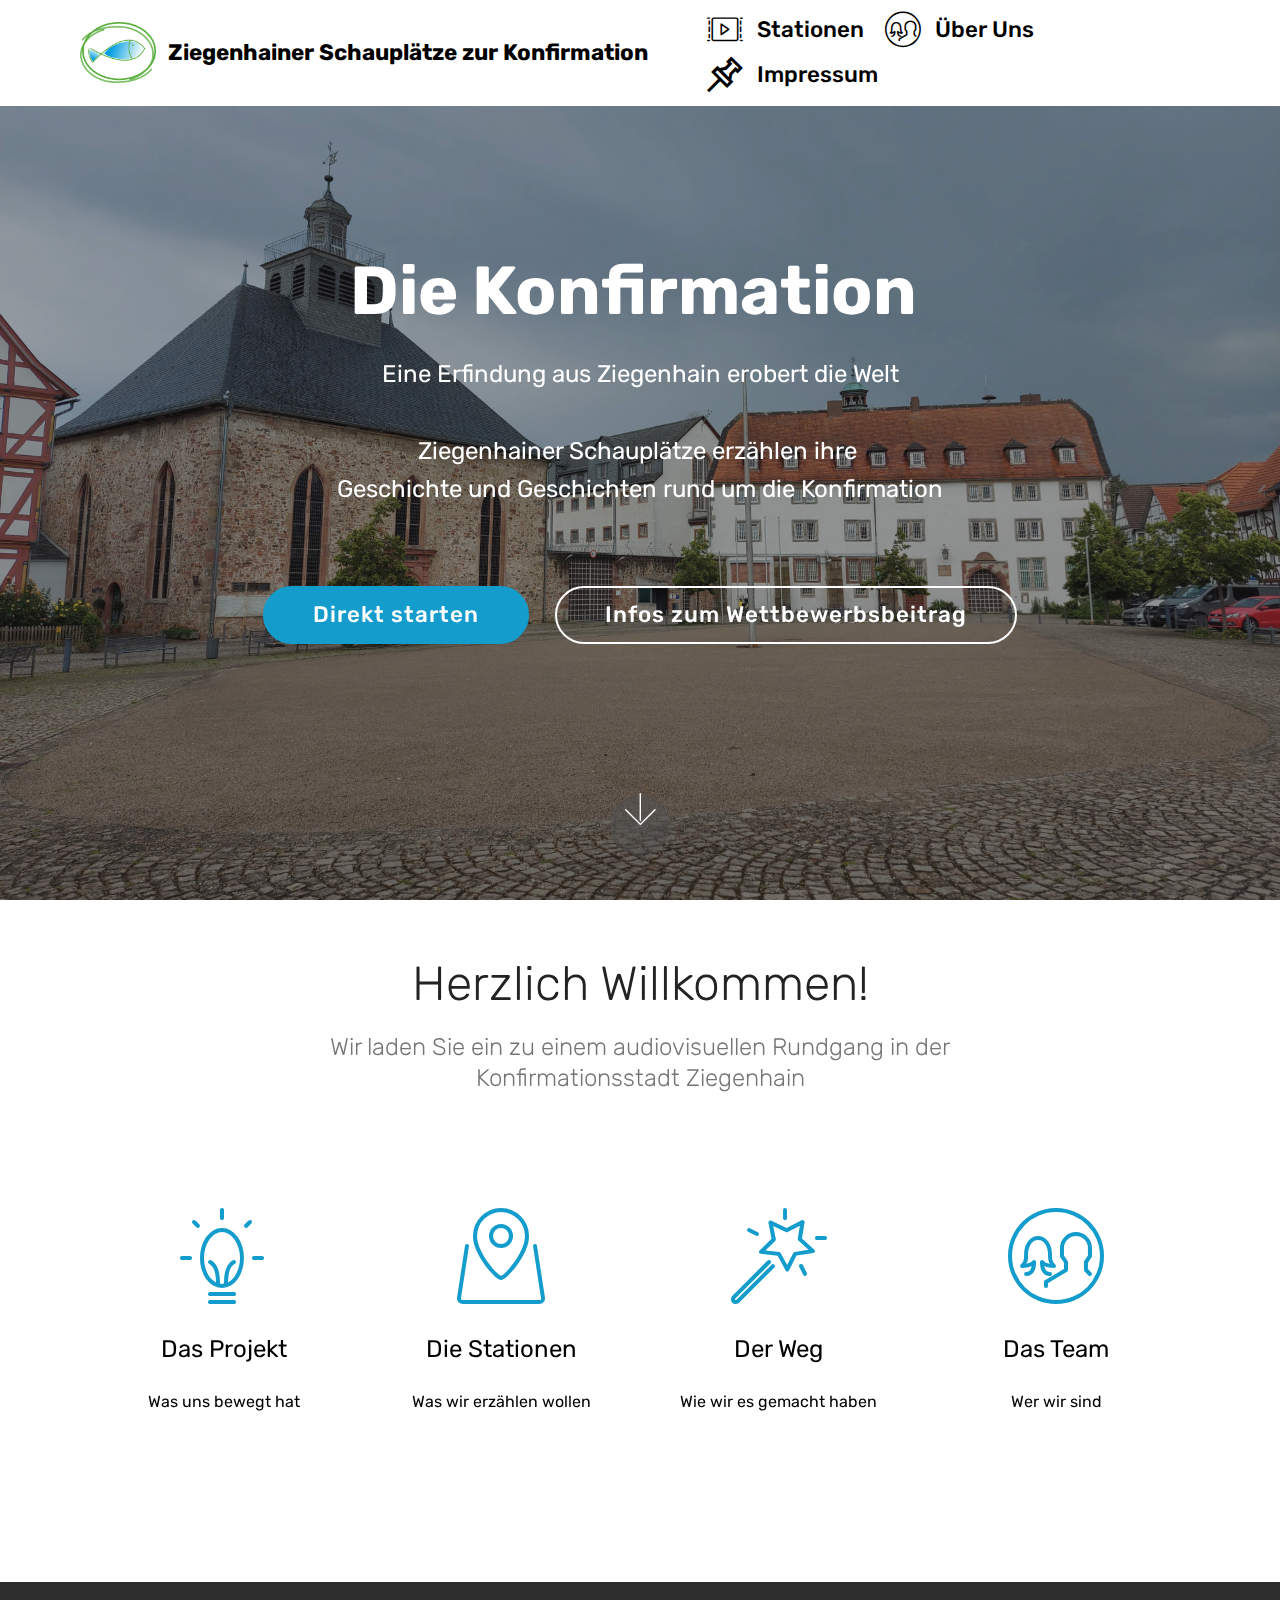
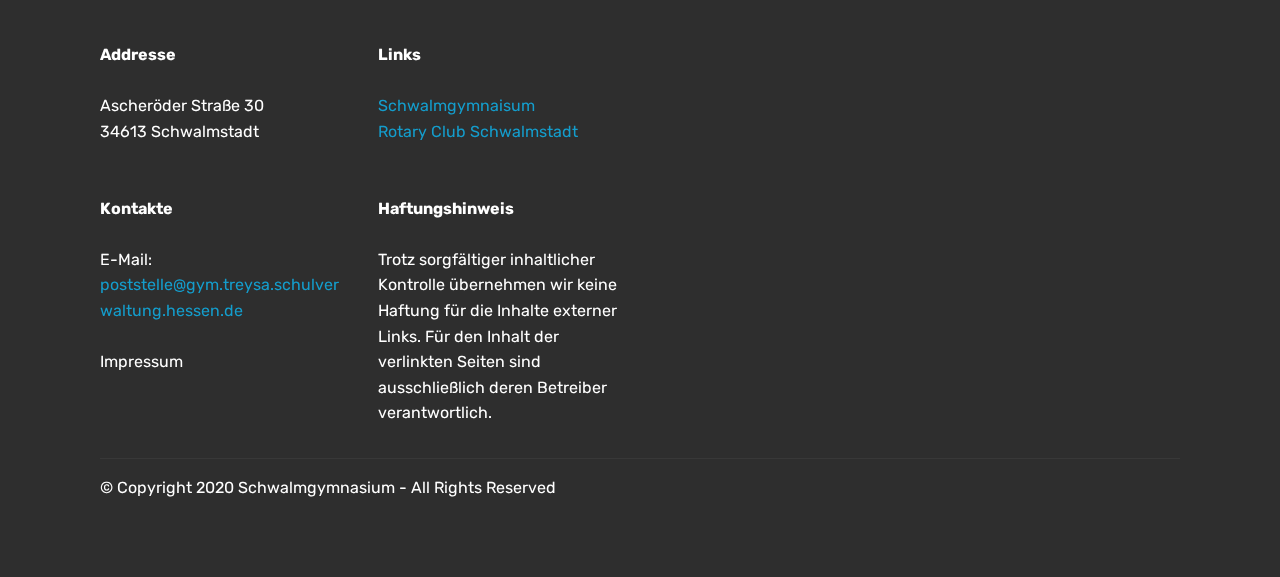
==== commit c5d6c6f8: "new version: 1.0" ====
--- a/index.html
+++ b/index.html
@@ -59,14 +59,14 @@
                     <a class="nav-link link text-black display-4" href="ueber-uns.html"><span class="mbri-users mbr-iconfont mbr-iconfont-btn"></span>
                         Über Uns
                     </a>
-                </li><li class="nav-item"><a class="nav-link link text-black display-4" href="page11.html"><span class="mobi-mbri mobi-mbri-pin mbr-iconfont mbr-iconfont-btn"></span>
+                </li><li class="nav-item"><a class="nav-link link text-black display-4" href="Impressum.html"><span class="mobi-mbri mobi-mbri-pin mbr-iconfont mbr-iconfont-btn"></span>
                         Impressum</a></li></ul>
             
         </div>
     </nav>
 </section>
 
-<section class="engine"><a href="https://mobirise.info/y">html site templates</a></section><section class="header6 cid-s2Rrr3pT7e mbr-fullscreen mbr-parallax-background" id="header6-4">
+<section class="engine"><a href="https://mobirise.info/h">create a web page</a></section><section class="header6 cid-s2Rrr3pT7e mbr-fullscreen mbr-parallax-background" id="header6-4">
 
     
 
@@ -80,8 +80,8 @@
                 <p class="mbr-text align-center pb-3 mbr-fonts-style display-5">
                     Eine Erfindung aus Ziegenhain erobert die Welt<br><br>Ziegenhainer Schauplätze erzählen ihre&nbsp;<br>Geschichte und Geschichten rund um die Konfirmation <br><br>
                 </p>
-                <div class="mbr-section-btn align-center"><a class="btn btn-md btn-primary display-4" href="Station1.html#video3-a">Direkt starten</a>
-                        <a class="btn btn-md btn-white-outline display-4" href="projektinfos.html">Infos zum Wettbewerb</a></div>
+                <div class="mbr-section-btn align-center"><a class="btn btn-md btn-primary display-4" href="Station1.html#top">Direkt starten</a>
+                        <a class="btn btn-md btn-white-outline display-4" href="projektinfos.html">Infos zum Wettbewerbsbeitrag</a></div>
             </div>
         </div>
     </div>
@@ -93,71 +93,81 @@
     </div>
 </section>
 
-<section class="counters1 counters cid-s2RsVooZOH" id="counters1-8">
-
-    
-
-    
-
-    <div class="container">
-        <h2 class="mbr-section-title pb-3 align-center mbr-fonts-style display-2">
-            Herzlich Willkommen!</h2>
-        <h3 class="mbr-section-subtitle mbr-fonts-style display-5">
-            Wir laden Sie ein zu einem audiovisuellen Rundgang in der Konfirmationsstadt Ziegenhain</h3>
-
-        <div class="container pt-4 mt-2">
-            <div class="media-container-row">
-                <div class="card p-3 align-center col-12 col-md-6 col-lg-4">
-                    <div class="panel-item">
-                        <div class="card-img pb-3">
-                            <a href="projektinfos.html"><span class="mbr-iconfont mbri-idea"></span></a>
-                        </div>
-
-                        <div class="card-text">
-                            <h3 class="count pt-3 pb-3 mbr-fonts-style display-2">
-                                  <a href="projektinfos.html" class="text-black">Das Projekt</a></h3>
-                            <h4 class="mbr-content-title mbr-bold mbr-fonts-style display-7">
-                                <a href="projektinfos.html" class="text-black">Was uns bewegt hat</a></h4>
-                            
-                        </div>
-                    </div>
-                </div>
-
-
-                <div class="card p-3 align-center col-12 col-md-6 col-lg-4">
-                    <div class="panel-item">
-                        <div class="card-img pb-3">
-                            <a href="page2.html"><span class="mbr-iconfont mbri-map-pin"></span></a>
-                        </div>
-                        <div class="card-text">
-                            <h3 class="count pt-3 pb-3 mbr-fonts-style display-2"><a href="page2.html" class="text-black">Die Stationen</a></h3>
-                            <h4 class="mbr-content-title mbr-bold mbr-fonts-style display-7">
-                                <a href="page2.html" class="text-black">Was wir erzählen wollen</a></h4>
-                            
-                        </div>
-                    </div>
-                </div>
-
-                <div class="card p-3 align-center col-12 col-md-6 col-lg-4">
-                    <div class="panel-item">
-                        <div class="card-img pb-3">
-                            <a href="weg.html"><span class="mbr-iconfont mbri-magic-stick"></span></a>
-                        </div>
-                        <div class="card-text">
-                            <h3 class="count pt-3 pb-3 mbr-fonts-style display-2">
-                                  <a href="weg.html" class="text-black" target="_blank">Der Weg</a></h3>
-                            <h4 class="mbr-content-title mbr-bold mbr-fonts-style display-7">
-                                <a href="weg.html" class="text-black">Wir wir es gemacht haben</a></h4>
-                            
-                        </div>
-                    </div>
-                </div>
-
-
+<section class="mbr-section content4 cid-s3z0YWbYh9" id="content4-2a">
+
+    
+
+    <div class="container">
+        <div class="media-container-row">
+            <div class="title col-12 col-md-8">
+                <h2 class="align-center pb-3 mbr-fonts-style display-2">
+                    Herzlich Willkommen!</h2>
+                <h3 class="mbr-section-subtitle align-center mbr-light mbr-fonts-style display-5">
+                    Wir laden Sie ein zu einem audiovisuellen Rundgang in der Konfirmationsstadt Ziegenhain</h3>
                 
             </div>
         </div>
-   </div>
+    </div>
+</section>
+
+<section class="features1 cid-s3yZpEOSLb" id="features1-29">
+    
+    
+
+    
+    <div class="container">
+        <div class="media-container-row">
+
+            <div class="card p-3 col-12 col-md-6 col-lg-3">
+                <div class="card-img pb-3">
+                    <a href="projektinfos.html"><span class="mbr-iconfont mbri-idea"></span></a>
+                </div>
+                <div class="card-box">
+                    <h4 class="card-title py-3 mbr-fonts-style display-5"><a href="projektinfos.html" class="text-black">Das Projekt</a></h4>
+                    <p class="mbr-text mbr-fonts-style display-7">
+                        <a href="projektinfos.html" class="text-black">Was uns bewegt hat</a></p>
+                </div>
+            </div>
+
+            <div class="card p-3 col-12 col-md-6 col-lg-3">
+                <div class="card-img pb-3">
+                    <a href="page2.html"><span class="mbr-iconfont mbri-map-pin"></span></a>
+                </div>
+                <div class="card-box">
+                    <h4 class="card-title py-3 mbr-fonts-style display-5"><a href="page2.html" class="text-black">Die Stationen</a></h4>
+                    <p class="mbr-text mbr-fonts-style display-7">
+                        <a href="page2.html" class="text-black">Was wir erzählen wollen</a></p>
+                </div>
+            </div>
+
+            <div class="card p-3 col-12 col-md-6 col-lg-3">
+                <div class="card-img pb-3">
+                    <a href="weg.html"><span class="mbr-iconfont mbri-magic-stick"></span></a>
+                </div>
+                <div class="card-box">
+                    <h4 class="card-title py-3 mbr-fonts-style display-5">
+                        <a href="weg.html" class="text-black">Der Weg</a></h4>
+                    <p class="mbr-text mbr-fonts-style display-7">
+                        <a href="weg.html" class="text-black">Wie wir es gemacht haben</a></p>
+                </div>
+            </div>
+
+            <div class="card p-3 col-12 col-md-6 col-lg-3">
+                <div class="card-img pb-3">
+                    <a href="ueber-uns.html"><span class="mbr-iconfont mbri-users"></span></a>
+                </div>
+                <div class="card-box">
+                    <h4 class="card-title py-3 mbr-fonts-style display-5">
+                        <a href="ueber-uns.html" class="text-black">Das Team</a></h4>
+                    <p class="mbr-text mbr-fonts-style display-7">
+                       <a href="ueber-uns.html" class="text-black">Wer wir sind</a></p>
+                </div>
+            </div>
+
+        </div>
+
+    </div>
+
 </section>
 
 <section class="cid-s2RsBbNzV8" id="footer2-6">
@@ -177,7 +187,7 @@
                     <br>
                     <br><strong>Kontakte</strong>
                     <br>
-                    <br>E-Mail:&nbsp;<br><a href="mailto:poststelle@gym.treysa.schulverwaltung.hessen.de">poststelle@gym.treysa.schulverwaltung.hessen.de</a><br><br><a href="mailto:poststelle@gym.treysa.schulverwaltung.hessen.de">I</a>mpressum</p>
+                    <br>E-Mail:&nbsp;<br><a href="mailto:poststelle@gym.treysa.schulverwaltung.hessen.de">poststelle@gym.treysa.schulverwaltung.hessen.de</a><br><br><a href="Impressum.html" class="text-white">Impressum</a></p>
             </div>
             <div class="col-12 col-md-3 mbr-fonts-style display-7">
                 <p class="mbr-text">
@@ -218,7 +228,6 @@
   <script src="assets/tether/tether.min.js"></script>
   <script src="assets/touchswipe/jquery.touch-swipe.min.js"></script>
   <script src="assets/parallax/jarallax.min.js"></script>
-  <script src="assets/viewportchecker/jquery.viewportchecker.js"></script>
   <script src="assets/dropdown/js/nav-dropdown.js"></script>
   <script src="assets/dropdown/js/navbar-dropdown.js"></script>
   <script src="assets/theme/js/script.js"></script>
--- a/assets/mobirise/css/mbr-additional.css
+++ b/assets/mobirise/css/mbr-additional.css
@@ -1121,30 +1121,32 @@
 .cid-s2Rrr3pT7e {
   background-image: url("../../../assets/images/20200619-154713-2000x1500.jpg");
 }
-.cid-s2RsVooZOH {
+.cid-s3z0YWbYh9 {
+  padding-top: 60px;
+  padding-bottom: 0px;
+  background-color: #ffffff;
+}
+.cid-s3z0YWbYh9 .mbr-section-subtitle {
+  color: #767676;
+}
+.cid-s3yZpEOSLb {
   padding-top: 90px;
-  padding-bottom: 90px;
+  padding-bottom: 135px;
   background-color: #ffffff;
 }
-.cid-s2RsVooZOH h3 {
-  text-align: center;
-}
-.cid-s2RsVooZOH .mbr-section-subtitle {
+.cid-s3yZpEOSLb .mbr-text {
   color: #767676;
-  font-weight: 300;
-}
-.cid-s2RsVooZOH .mbr-content-text {
-  color: #767676;
-}
-.cid-s2RsVooZOH .card {
-  word-wrap: break-word;
-}
-.cid-s2RsVooZOH .mbr-iconfont {
-  font-size: 80px;
+  text-align: center;
+}
+.cid-s3yZpEOSLb h4 {
+  text-align: center;
+}
+.cid-s3yZpEOSLb p {
+  text-align: center;
+}
+.cid-s3yZpEOSLb .card-img span {
+  font-size: 96px;
   color: #149dcc;
-}
-.cid-s2RsVooZOH H3 {
-  color: #232323;
 }
 .cid-s2RsBbNzV8 {
   padding-top: 60px;
@@ -1230,6 +1232,9 @@
 }
 .cid-s2RsBbNzV8 .google-map[data-state="loading"] [data-state-details] {
   display: none;
+}
+.cid-s2RsBbNzV8 P {
+  color: #ffffff;
 }
 .cid-s2RpcZcx5W .navbar {
   background: #ffffff;
@@ -6879,26 +6884,26 @@
 .cid-s3qlSHMHPl .google-map[data-state="loading"] [data-state-details] {
   display: none;
 }
-.cid-s3qtmi56bx .navbar {
+.cid-s3qO0I3NY3 .navbar {
   background: #ffffff;
   transition: none;
   min-height: 77px;
   padding: .5rem 0;
 }
-.cid-s3qtmi56bx .navbar-dropdown.bg-color.transparent.opened {
+.cid-s3qO0I3NY3 .navbar-dropdown.bg-color.transparent.opened {
   background: #ffffff;
 }
-.cid-s3qtmi56bx a {
+.cid-s3qO0I3NY3 a {
   font-style: normal;
 }
-.cid-s3qtmi56bx .nav-item span {
+.cid-s3qO0I3NY3 .nav-item span {
   padding-right: 0.4em;
   line-height: 0.5em;
   vertical-align: text-bottom;
   position: relative;
   text-decoration: none;
 }
-.cid-s3qtmi56bx .nav-item a {
+.cid-s3qO0I3NY3 .nav-item a {
   display: -webkit-flex;
   align-items: center;
   justify-content: center;
@@ -6907,23 +6912,23 @@
   -webkit-align-items: center;
   -webkit-justify-content: center;
 }
-.cid-s3qtmi56bx .nav-item:focus,
-.cid-s3qtmi56bx .nav-link:focus {
+.cid-s3qO0I3NY3 .nav-item:focus,
+.cid-s3qO0I3NY3 .nav-link:focus {
   outline: none;
 }
-.cid-s3qtmi56bx .btn {
+.cid-s3qO0I3NY3 .btn {
   padding: 0.4rem 1.5rem;
   display: -webkit-inline-flex;
   align-items: center;
   -webkit-align-items: center;
 }
-.cid-s3qtmi56bx .btn .mbr-iconfont {
+.cid-s3qO0I3NY3 .btn .mbr-iconfont {
   font-size: 1.6rem;
 }
-.cid-s3qtmi56bx .menu-logo {
+.cid-s3qO0I3NY3 .menu-logo {
   margin-right: auto;
 }
-.cid-s3qtmi56bx .menu-logo .navbar-brand {
+.cid-s3qO0I3NY3 .menu-logo .navbar-brand {
   display: flex;
   margin-left: 5rem;
   padding: 0;
@@ -6932,7 +6937,7 @@
   -webkit-align-items: center;
   align-items: center;
 }
-.cid-s3qtmi56bx .menu-logo .navbar-brand .navbar-caption-wrap {
+.cid-s3qO0I3NY3 .menu-logo .navbar-brand .navbar-caption-wrap {
   display: flex;
   -webkit-align-items: center;
   align-items: center;
@@ -6940,43 +6945,43 @@
   min-width: 7rem;
   margin: .3rem 0;
 }
-.cid-s3qtmi56bx .menu-logo .navbar-brand .navbar-caption-wrap .navbar-caption {
+.cid-s3qO0I3NY3 .menu-logo .navbar-brand .navbar-caption-wrap .navbar-caption {
   line-height: 1.2rem !important;
   padding-right: 2rem;
 }
-.cid-s3qtmi56bx .menu-logo .navbar-brand .navbar-logo {
+.cid-s3qO0I3NY3 .menu-logo .navbar-brand .navbar-logo {
   font-size: 4rem;
   transition: font-size 0.25s;
 }
-.cid-s3qtmi56bx .menu-logo .navbar-brand .navbar-logo img {
+.cid-s3qO0I3NY3 .menu-logo .navbar-brand .navbar-logo img {
   display: flex;
 }
-.cid-s3qtmi56bx .menu-logo .navbar-brand .navbar-logo .mbr-iconfont {
+.cid-s3qO0I3NY3 .menu-logo .navbar-brand .navbar-logo .mbr-iconfont {
   transition: font-size 0.25s;
 }
-.cid-s3qtmi56bx .menu-logo .navbar-brand .navbar-logo a {
+.cid-s3qO0I3NY3 .menu-logo .navbar-brand .navbar-logo a {
   display: inline-flex;
 }
-.cid-s3qtmi56bx .navbar-toggleable-sm .navbar-collapse {
+.cid-s3qO0I3NY3 .navbar-toggleable-sm .navbar-collapse {
   justify-content: flex-end;
   -webkit-justify-content: flex-end;
   padding-right: 5rem;
   width: auto;
 }
-.cid-s3qtmi56bx .navbar-toggleable-sm .navbar-collapse .navbar-nav {
+.cid-s3qO0I3NY3 .navbar-toggleable-sm .navbar-collapse .navbar-nav {
   flex-wrap: wrap;
   -webkit-flex-wrap: wrap;
   padding-left: 0;
 }
-.cid-s3qtmi56bx .navbar-toggleable-sm .navbar-collapse .navbar-nav .nav-item {
+.cid-s3qO0I3NY3 .navbar-toggleable-sm .navbar-collapse .navbar-nav .nav-item {
   -webkit-align-self: center;
   align-self: center;
 }
-.cid-s3qtmi56bx .navbar-toggleable-sm .navbar-collapse .navbar-buttons {
+.cid-s3qO0I3NY3 .navbar-toggleable-sm .navbar-collapse .navbar-buttons {
   padding-left: 0;
   padding-bottom: 0;
 }
-.cid-s3qtmi56bx .dropdown .dropdown-menu {
+.cid-s3qO0I3NY3 .dropdown .dropdown-menu {
   background: #ffffff;
   visibility: hidden;
   display: block;
@@ -6986,20 +6991,20 @@
   padding-bottom: 1.4rem;
   text-align: left;
 }
-.cid-s3qtmi56bx .dropdown .dropdown-menu .dropdown-item {
+.cid-s3qO0I3NY3 .dropdown .dropdown-menu .dropdown-item {
   width: auto;
   padding: 0.235em 1.5385em 0.235em 1.5385em !important;
 }
-.cid-s3qtmi56bx .dropdown .dropdown-menu .dropdown-item::after {
+.cid-s3qO0I3NY3 .dropdown .dropdown-menu .dropdown-item::after {
   right: 0.5rem;
 }
-.cid-s3qtmi56bx .dropdown .dropdown-menu .dropdown-submenu {
+.cid-s3qO0I3NY3 .dropdown .dropdown-menu .dropdown-submenu {
   margin: 0;
 }
-.cid-s3qtmi56bx .dropdown.open > .dropdown-menu {
+.cid-s3qO0I3NY3 .dropdown.open > .dropdown-menu {
   visibility: visible;
 }
-.cid-s3qtmi56bx .navbar-toggleable-sm.opened:after {
+.cid-s3qO0I3NY3 .navbar-toggleable-sm.opened:after {
   position: absolute;
   width: 100vw;
   height: 100vh;
@@ -7011,28 +7016,28 @@
   -webkit-transform: translateY(100%);
   z-index: 1000;
 }
-.cid-s3qtmi56bx .navbar.navbar-short {
+.cid-s3qO0I3NY3 .navbar.navbar-short {
   min-height: 60px;
   transition: all .2s;
 }
-.cid-s3qtmi56bx .navbar.navbar-short .navbar-toggler-right {
+.cid-s3qO0I3NY3 .navbar.navbar-short .navbar-toggler-right {
   top: 20px;
 }
-.cid-s3qtmi56bx .navbar.navbar-short .navbar-logo a {
+.cid-s3qO0I3NY3 .navbar.navbar-short .navbar-logo a {
   font-size: 2.5rem !important;
   line-height: 2.5rem;
   transition: font-size 0.25s;
 }
-.cid-s3qtmi56bx .navbar.navbar-short .navbar-logo a .mbr-iconfont {
+.cid-s3qO0I3NY3 .navbar.navbar-short .navbar-logo a .mbr-iconfont {
   font-size: 2.5rem !important;
 }
-.cid-s3qtmi56bx .navbar.navbar-short .navbar-logo a img {
+.cid-s3qO0I3NY3 .navbar.navbar-short .navbar-logo a img {
   height: 3rem !important;
 }
-.cid-s3qtmi56bx .navbar.navbar-short .navbar-brand {
+.cid-s3qO0I3NY3 .navbar.navbar-short .navbar-brand {
   min-height: 3rem;
 }
-.cid-s3qtmi56bx button.navbar-toggler {
+.cid-s3qO0I3NY3 button.navbar-toggler {
   width: 31px;
   height: 18px;
   cursor: pointer;
@@ -7040,10 +7045,10 @@
   top: 1.5rem;
   right: 1rem;
 }
-.cid-s3qtmi56bx button.navbar-toggler:focus {
+.cid-s3qO0I3NY3 button.navbar-toggler:focus {
   outline: none;
 }
-.cid-s3qtmi56bx button.navbar-toggler .hamburger span {
+.cid-s3qO0I3NY3 button.navbar-toggler .hamburger span {
   position: absolute;
   right: 0;
   width: 30px;
@@ -7051,98 +7056,98 @@
   border-right: 5px;
   background-color: #333333;
 }
-.cid-s3qtmi56bx button.navbar-toggler .hamburger span:nth-child(1) {
+.cid-s3qO0I3NY3 button.navbar-toggler .hamburger span:nth-child(1) {
   top: 0;
   transition: all .2s;
 }
-.cid-s3qtmi56bx button.navbar-toggler .hamburger span:nth-child(2) {
+.cid-s3qO0I3NY3 button.navbar-toggler .hamburger span:nth-child(2) {
   top: 8px;
   transition: all .15s;
 }
-.cid-s3qtmi56bx button.navbar-toggler .hamburger span:nth-child(3) {
+.cid-s3qO0I3NY3 button.navbar-toggler .hamburger span:nth-child(3) {
   top: 8px;
   transition: all .15s;
 }
-.cid-s3qtmi56bx button.navbar-toggler .hamburger span:nth-child(4) {
+.cid-s3qO0I3NY3 button.navbar-toggler .hamburger span:nth-child(4) {
   top: 16px;
   transition: all .2s;
 }
-.cid-s3qtmi56bx nav.opened .hamburger span:nth-child(1) {
+.cid-s3qO0I3NY3 nav.opened .hamburger span:nth-child(1) {
   top: 8px;
   width: 0;
   opacity: 0;
   right: 50%;
   transition: all .2s;
 }
-.cid-s3qtmi56bx nav.opened .hamburger span:nth-child(2) {
+.cid-s3qO0I3NY3 nav.opened .hamburger span:nth-child(2) {
   -webkit-transform: rotate(45deg);
   transform: rotate(45deg);
   transition: all .25s;
 }
-.cid-s3qtmi56bx nav.opened .hamburger span:nth-child(3) {
+.cid-s3qO0I3NY3 nav.opened .hamburger span:nth-child(3) {
   -webkit-transform: rotate(-45deg);
   transform: rotate(-45deg);
   transition: all .25s;
 }
-.cid-s3qtmi56bx nav.opened .hamburger span:nth-child(4) {
+.cid-s3qO0I3NY3 nav.opened .hamburger span:nth-child(4) {
   top: 8px;
   width: 0;
   opacity: 0;
   right: 50%;
   transition: all .2s;
 }
-.cid-s3qtmi56bx .collapsed.navbar-expand {
+.cid-s3qO0I3NY3 .collapsed.navbar-expand {
   flex-direction: column;
   -webkit-flex-direction: column;
 }
-.cid-s3qtmi56bx .collapsed .btn {
+.cid-s3qO0I3NY3 .collapsed .btn {
   display: -webkit-flex;
 }
-.cid-s3qtmi56bx .collapsed .navbar-collapse {
+.cid-s3qO0I3NY3 .collapsed .navbar-collapse {
   display: none !important;
   padding-right: 0 !important;
 }
-.cid-s3qtmi56bx .collapsed .navbar-collapse.collapsing,
-.cid-s3qtmi56bx .collapsed .navbar-collapse.show {
+.cid-s3qO0I3NY3 .collapsed .navbar-collapse.collapsing,
+.cid-s3qO0I3NY3 .collapsed .navbar-collapse.show {
   display: block !important;
 }
-.cid-s3qtmi56bx .collapsed .navbar-collapse.collapsing .navbar-nav,
-.cid-s3qtmi56bx .collapsed .navbar-collapse.show .navbar-nav {
+.cid-s3qO0I3NY3 .collapsed .navbar-collapse.collapsing .navbar-nav,
+.cid-s3qO0I3NY3 .collapsed .navbar-collapse.show .navbar-nav {
   display: block;
   text-align: center;
 }
-.cid-s3qtmi56bx .collapsed .navbar-collapse.collapsing .navbar-nav .nav-item,
-.cid-s3qtmi56bx .collapsed .navbar-collapse.show .navbar-nav .nav-item {
+.cid-s3qO0I3NY3 .collapsed .navbar-collapse.collapsing .navbar-nav .nav-item,
+.cid-s3qO0I3NY3 .collapsed .navbar-collapse.show .navbar-nav .nav-item {
   clear: both;
 }
-.cid-s3qtmi56bx .collapsed .navbar-collapse.collapsing .navbar-nav .nav-item:last-child,
-.cid-s3qtmi56bx .collapsed .navbar-collapse.show .navbar-nav .nav-item:last-child {
+.cid-s3qO0I3NY3 .collapsed .navbar-collapse.collapsing .navbar-nav .nav-item:last-child,
+.cid-s3qO0I3NY3 .collapsed .navbar-collapse.show .navbar-nav .nav-item:last-child {
   margin-bottom: 1rem;
 }
-.cid-s3qtmi56bx .collapsed .navbar-collapse.collapsing .navbar-buttons,
-.cid-s3qtmi56bx .collapsed .navbar-collapse.show .navbar-buttons {
-  text-align: center;
-}
-.cid-s3qtmi56bx .collapsed .navbar-collapse.collapsing .navbar-buttons:last-child,
-.cid-s3qtmi56bx .collapsed .navbar-collapse.show .navbar-buttons:last-child {
+.cid-s3qO0I3NY3 .collapsed .navbar-collapse.collapsing .navbar-buttons,
+.cid-s3qO0I3NY3 .collapsed .navbar-collapse.show .navbar-buttons {
+  text-align: center;
+}
+.cid-s3qO0I3NY3 .collapsed .navbar-collapse.collapsing .navbar-buttons:last-child,
+.cid-s3qO0I3NY3 .collapsed .navbar-collapse.show .navbar-buttons:last-child {
   margin-bottom: 1rem;
 }
 @media (min-width: 1024px) {
-  .cid-s3qtmi56bx .collapsed:not(.navbar-short) .navbar-collapse {
+  .cid-s3qO0I3NY3 .collapsed:not(.navbar-short) .navbar-collapse {
     max-height: calc(98.5vh - 3.8rem);
   }
 }
-.cid-s3qtmi56bx .collapsed button.navbar-toggler {
+.cid-s3qO0I3NY3 .collapsed button.navbar-toggler {
   display: block;
 }
-.cid-s3qtmi56bx .collapsed .navbar-brand {
+.cid-s3qO0I3NY3 .collapsed .navbar-brand {
   margin-left: 1rem !important;
 }
-.cid-s3qtmi56bx .collapsed .navbar-toggleable-sm {
+.cid-s3qO0I3NY3 .collapsed .navbar-toggleable-sm {
   flex-direction: column;
   -webkit-flex-direction: column;
 }
-.cid-s3qtmi56bx .collapsed .dropdown .dropdown-menu {
+.cid-s3qO0I3NY3 .collapsed .dropdown .dropdown-menu {
   width: 100%;
   text-align: center;
   position: relative;
@@ -7155,19 +7160,19 @@
   transition-duration: .5s;
   transition-property: opacity,padding,height;
 }
-.cid-s3qtmi56bx .collapsed .dropdown.open > .dropdown-menu {
+.cid-s3qO0I3NY3 .collapsed .dropdown.open > .dropdown-menu {
   position: relative;
   opacity: 1;
   height: auto;
   padding: 1.4rem 0;
   visibility: visible;
 }
-.cid-s3qtmi56bx .collapsed .dropdown .dropdown-submenu {
+.cid-s3qO0I3NY3 .collapsed .dropdown .dropdown-submenu {
   left: 0;
   text-align: center;
   width: 100%;
 }
-.cid-s3qtmi56bx .collapsed .dropdown .dropdown-toggle[data-toggle="dropdown-submenu"]::after {
+.cid-s3qO0I3NY3 .collapsed .dropdown .dropdown-toggle[data-toggle="dropdown-submenu"]::after {
   margin-top: 0;
   position: inherit;
   right: 0;
@@ -7183,56 +7188,56 @@
   border-left: .30em solid transparent;
 }
 @media (max-width: 1023px) {
-  .cid-s3qtmi56bx.navbar-expand {
+  .cid-s3qO0I3NY3.navbar-expand {
     flex-direction: column;
     -webkit-flex-direction: column;
   }
-  .cid-s3qtmi56bx img {
+  .cid-s3qO0I3NY3 img {
     height: 3.8rem !important;
   }
-  .cid-s3qtmi56bx .btn {
+  .cid-s3qO0I3NY3 .btn {
     display: -webkit-flex;
   }
-  .cid-s3qtmi56bx button.navbar-toggler {
+  .cid-s3qO0I3NY3 button.navbar-toggler {
     display: block;
   }
-  .cid-s3qtmi56bx .navbar-brand {
+  .cid-s3qO0I3NY3 .navbar-brand {
     margin-left: 1rem !important;
   }
-  .cid-s3qtmi56bx .navbar-toggleable-sm {
+  .cid-s3qO0I3NY3 .navbar-toggleable-sm {
     flex-direction: column;
     -webkit-flex-direction: column;
   }
-  .cid-s3qtmi56bx .navbar-collapse {
+  .cid-s3qO0I3NY3 .navbar-collapse {
     display: none !important;
     padding-right: 0 !important;
   }
-  .cid-s3qtmi56bx .navbar-collapse.collapsing,
-  .cid-s3qtmi56bx .navbar-collapse.show {
+  .cid-s3qO0I3NY3 .navbar-collapse.collapsing,
+  .cid-s3qO0I3NY3 .navbar-collapse.show {
     display: block !important;
   }
-  .cid-s3qtmi56bx .navbar-collapse.collapsing .navbar-nav,
-  .cid-s3qtmi56bx .navbar-collapse.show .navbar-nav {
+  .cid-s3qO0I3NY3 .navbar-collapse.collapsing .navbar-nav,
+  .cid-s3qO0I3NY3 .navbar-collapse.show .navbar-nav {
     display: block;
     text-align: center;
   }
-  .cid-s3qtmi56bx .navbar-collapse.collapsing .navbar-nav .nav-item,
-  .cid-s3qtmi56bx .navbar-collapse.show .navbar-nav .nav-item {
+  .cid-s3qO0I3NY3 .navbar-collapse.collapsing .navbar-nav .nav-item,
+  .cid-s3qO0I3NY3 .navbar-collapse.show .navbar-nav .nav-item {
     clear: both;
   }
-  .cid-s3qtmi56bx .navbar-collapse.collapsing .navbar-nav .nav-item:last-child,
-  .cid-s3qtmi56bx .navbar-collapse.show .navbar-nav .nav-item:last-child {
+  .cid-s3qO0I3NY3 .navbar-collapse.collapsing .navbar-nav .nav-item:last-child,
+  .cid-s3qO0I3NY3 .navbar-collapse.show .navbar-nav .nav-item:last-child {
     margin-bottom: 1rem;
   }
-  .cid-s3qtmi56bx .navbar-collapse.collapsing .navbar-buttons,
-  .cid-s3qtmi56bx .navbar-collapse.show .navbar-buttons {
+  .cid-s3qO0I3NY3 .navbar-collapse.collapsing .navbar-buttons,
+  .cid-s3qO0I3NY3 .navbar-collapse.show .navbar-buttons {
     text-align: center;
   }
-  .cid-s3qtmi56bx .navbar-collapse.collapsing .navbar-buttons:last-child,
-  .cid-s3qtmi56bx .navbar-collapse.show .navbar-buttons:last-child {
+  .cid-s3qO0I3NY3 .navbar-collapse.collapsing .navbar-buttons:last-child,
+  .cid-s3qO0I3NY3 .navbar-collapse.show .navbar-buttons:last-child {
     margin-bottom: 1rem;
   }
-  .cid-s3qtmi56bx .dropdown .dropdown-menu {
+  .cid-s3qO0I3NY3 .dropdown .dropdown-menu {
     width: 100%;
     text-align: center;
     position: relative;
@@ -7245,19 +7250,19 @@
     transition-duration: .5s;
     transition-property: opacity,padding,height;
   }
-  .cid-s3qtmi56bx .dropdown.open > .dropdown-menu {
+  .cid-s3qO0I3NY3 .dropdown.open > .dropdown-menu {
     position: relative;
     opacity: 1;
     height: auto;
     padding: 1.4rem 0;
     visibility: visible;
   }
-  .cid-s3qtmi56bx .dropdown .dropdown-submenu {
+  .cid-s3qO0I3NY3 .dropdown .dropdown-submenu {
     left: 0;
     text-align: center;
     width: 100%;
   }
-  .cid-s3qtmi56bx .dropdown .dropdown-toggle[data-toggle="dropdown-submenu"]::after {
+  .cid-s3qO0I3NY3 .dropdown .dropdown-toggle[data-toggle="dropdown-submenu"]::after {
     margin-top: 0;
     position: inherit;
     right: 0;
@@ -7274,73 +7279,73 @@
   }
 }
 @media (min-width: 767px) {
-  .cid-s3qtmi56bx .menu-logo {
+  .cid-s3qO0I3NY3 .menu-logo {
     flex-shrink: 0;
     -webkit-flex-shrink: 0;
   }
 }
-.cid-s3qtmi56bx .navbar-collapse {
+.cid-s3qO0I3NY3 .navbar-collapse {
   flex-basis: auto;
   -webkit-flex-basis: auto;
 }
-.cid-s3qtmi56bx .nav-link:hover,
-.cid-s3qtmi56bx .dropdown-item:hover {
+.cid-s3qO0I3NY3 .nav-link:hover,
+.cid-s3qO0I3NY3 .dropdown-item:hover {
   color: #767676 !important;
 }
-.cid-s3qts57cpo {
+.cid-s3qO0IWAzY {
   padding-top: 120px;
   padding-bottom: 60px;
   background-color: #ffffff;
 }
-.cid-s3qts57cpo .mbr-section-subtitle {
+.cid-s3qO0IWAzY .mbr-section-subtitle {
   color: #767676;
 }
-.cid-s3qtmoBJOg {
+.cid-s3qO0JZsfA {
   padding-top: 135px;
   padding-bottom: 60px;
   background-color: #ffffff;
 }
-.cid-s3qtmoBJOg .mbr-text {
+.cid-s3qO0JZsfA .mbr-text {
   color: #767676;
 }
-.cid-s3qtmoBJOg h4 {
-  text-align: center;
-}
-.cid-s3qtmoBJOg p {
-  text-align: center;
-}
-.cid-s3qtmoBJOg .card-img span {
+.cid-s3qO0JZsfA h4 {
+  text-align: center;
+}
+.cid-s3qO0JZsfA p {
+  text-align: center;
+}
+.cid-s3qO0JZsfA .card-img span {
   font-size: 96px;
   color: #149dcc;
 }
-.cid-s3qtmq4OdJ {
+.cid-s3qO0LDGoS {
   padding-top: 60px;
   padding-bottom: 60px;
   background-color: #2e2e2e;
 }
 @media (max-width: 767px) {
-  .cid-s3qtmq4OdJ .content {
+  .cid-s3qO0LDGoS .content {
     text-align: center;
   }
-  .cid-s3qtmq4OdJ .content > div:not(:last-child) {
+  .cid-s3qO0LDGoS .content > div:not(:last-child) {
     margin-bottom: 2rem;
   }
 }
-.cid-s3qtmq4OdJ .map {
+.cid-s3qO0LDGoS .map {
   height: 18.75rem;
 }
 @media (max-width: 767px) {
-  .cid-s3qtmq4OdJ .footer-lower .copyright {
+  .cid-s3qO0LDGoS .footer-lower .copyright {
     margin-bottom: 1rem;
     text-align: center;
   }
 }
-.cid-s3qtmq4OdJ .footer-lower hr {
+.cid-s3qO0LDGoS .footer-lower hr {
   margin: 1rem 0;
   border-color: #fff;
   opacity: .05;
 }
-.cid-s3qtmq4OdJ .footer-lower .social-list {
+.cid-s3qO0LDGoS .footer-lower .social-list {
   padding-left: 0;
   margin-bottom: 0;
   list-style: none;
@@ -7350,37 +7355,37 @@
   -webkit-flex-wrap: wrap;
   flex-wrap: wrap;
 }
-.cid-s3qtmq4OdJ .footer-lower .social-list .mbr-iconfont-social {
+.cid-s3qO0LDGoS .footer-lower .social-list .mbr-iconfont-social {
   font-size: 1.3rem;
   color: #fff;
 }
-.cid-s3qtmq4OdJ .footer-lower .social-list .soc-item {
+.cid-s3qO0LDGoS .footer-lower .social-list .soc-item {
   margin: 0 .5rem;
 }
-.cid-s3qtmq4OdJ .footer-lower .social-list a {
+.cid-s3qO0LDGoS .footer-lower .social-list a {
   margin: 0;
   opacity: .5;
   -webkit-transition: .2s linear;
   transition: .2s linear;
 }
-.cid-s3qtmq4OdJ .footer-lower .social-list a:hover {
+.cid-s3qO0LDGoS .footer-lower .social-list a:hover {
   opacity: 1;
 }
 @media (max-width: 767px) {
-  .cid-s3qtmq4OdJ .footer-lower .social-list {
+  .cid-s3qO0LDGoS .footer-lower .social-list {
     -webkit-justify-content: center;
     justify-content: center;
   }
 }
-.cid-s3qtmq4OdJ .google-map {
+.cid-s3qO0LDGoS .google-map {
   height: 25rem;
   position: relative;
 }
-.cid-s3qtmq4OdJ .google-map iframe {
+.cid-s3qO0LDGoS .google-map iframe {
   height: 100%;
   width: 100%;
 }
-.cid-s3qtmq4OdJ .google-map [data-state-details] {
+.cid-s3qO0LDGoS .google-map [data-state-details] {
   color: #6b6763;
   font-family: Montserrat;
   height: 1.5em;
@@ -7392,9 +7397,9 @@
   top: 50%;
   width: 100%;
 }
-.cid-s3qtmq4OdJ .google-map[data-state] {
+.cid-s3qO0LDGoS .google-map[data-state] {
   background: #e9e5dc;
 }
-.cid-s3qtmq4OdJ .google-map[data-state="loading"] [data-state-details] {
+.cid-s3qO0LDGoS .google-map[data-state="loading"] [data-state-details] {
   display: none;
 }
--- a/assets/mobirise/css/mbr-additional.css
+++ b/assets/mobirise/css/mbr-additional.css
@@ -1121,30 +1121,32 @@
 .cid-s2Rrr3pT7e {
   background-image: url("../../../assets/images/20200619-154713-2000x1500.jpg");
 }
-.cid-s2RsVooZOH {
+.cid-s3z0YWbYh9 {
+  padding-top: 60px;
+  padding-bottom: 0px;
+  background-color: #ffffff;
+}
+.cid-s3z0YWbYh9 .mbr-section-subtitle {
+  color: #767676;
+}
+.cid-s3yZpEOSLb {
   padding-top: 90px;
-  padding-bottom: 90px;
+  padding-bottom: 135px;
   background-color: #ffffff;
 }
-.cid-s2RsVooZOH h3 {
-  text-align: center;
-}
-.cid-s2RsVooZOH .mbr-section-subtitle {
+.cid-s3yZpEOSLb .mbr-text {
   color: #767676;
-  font-weight: 300;
-}
-.cid-s2RsVooZOH .mbr-content-text {
-  color: #767676;
-}
-.cid-s2RsVooZOH .card {
-  word-wrap: break-word;
-}
-.cid-s2RsVooZOH .mbr-iconfont {
-  font-size: 80px;
+  text-align: center;
+}
+.cid-s3yZpEOSLb h4 {
+  text-align: center;
+}
+.cid-s3yZpEOSLb p {
+  text-align: center;
+}
+.cid-s3yZpEOSLb .card-img span {
+  font-size: 96px;
   color: #149dcc;
-}
-.cid-s2RsVooZOH H3 {
-  color: #232323;
 }
 .cid-s2RsBbNzV8 {
   padding-top: 60px;
@@ -1230,6 +1232,9 @@
 }
 .cid-s2RsBbNzV8 .google-map[data-state="loading"] [data-state-details] {
   display: none;
+}
+.cid-s2RsBbNzV8 P {
+  color: #ffffff;
 }
 .cid-s2RpcZcx5W .navbar {
   background: #ffffff;
@@ -6879,26 +6884,26 @@
 .cid-s3qlSHMHPl .google-map[data-state="loading"] [data-state-details] {
   display: none;
 }
-.cid-s3qtmi56bx .navbar {
+.cid-s3qO0I3NY3 .navbar {
   background: #ffffff;
   transition: none;
   min-height: 77px;
   padding: .5rem 0;
 }
-.cid-s3qtmi56bx .navbar-dropdown.bg-color.transparent.opened {
+.cid-s3qO0I3NY3 .navbar-dropdown.bg-color.transparent.opened {
   background: #ffffff;
 }
-.cid-s3qtmi56bx a {
+.cid-s3qO0I3NY3 a {
   font-style: normal;
 }
-.cid-s3qtmi56bx .nav-item span {
+.cid-s3qO0I3NY3 .nav-item span {
   padding-right: 0.4em;
   line-height: 0.5em;
   vertical-align: text-bottom;
   position: relative;
   text-decoration: none;
 }
-.cid-s3qtmi56bx .nav-item a {
+.cid-s3qO0I3NY3 .nav-item a {
   display: -webkit-flex;
   align-items: center;
   justify-content: center;
@@ -6907,23 +6912,23 @@
   -webkit-align-items: center;
   -webkit-justify-content: center;
 }
-.cid-s3qtmi56bx .nav-item:focus,
-.cid-s3qtmi56bx .nav-link:focus {
+.cid-s3qO0I3NY3 .nav-item:focus,
+.cid-s3qO0I3NY3 .nav-link:focus {
   outline: none;
 }
-.cid-s3qtmi56bx .btn {
+.cid-s3qO0I3NY3 .btn {
   padding: 0.4rem 1.5rem;
   display: -webkit-inline-flex;
   align-items: center;
   -webkit-align-items: center;
 }
-.cid-s3qtmi56bx .btn .mbr-iconfont {
+.cid-s3qO0I3NY3 .btn .mbr-iconfont {
   font-size: 1.6rem;
 }
-.cid-s3qtmi56bx .menu-logo {
+.cid-s3qO0I3NY3 .menu-logo {
   margin-right: auto;
 }
-.cid-s3qtmi56bx .menu-logo .navbar-brand {
+.cid-s3qO0I3NY3 .menu-logo .navbar-brand {
   display: flex;
   margin-left: 5rem;
   padding: 0;
@@ -6932,7 +6937,7 @@
   -webkit-align-items: center;
   align-items: center;
 }
-.cid-s3qtmi56bx .menu-logo .navbar-brand .navbar-caption-wrap {
+.cid-s3qO0I3NY3 .menu-logo .navbar-brand .navbar-caption-wrap {
   display: flex;
   -webkit-align-items: center;
   align-items: center;
@@ -6940,43 +6945,43 @@
   min-width: 7rem;
   margin: .3rem 0;
 }
-.cid-s3qtmi56bx .menu-logo .navbar-brand .navbar-caption-wrap .navbar-caption {
+.cid-s3qO0I3NY3 .menu-logo .navbar-brand .navbar-caption-wrap .navbar-caption {
   line-height: 1.2rem !important;
   padding-right: 2rem;
 }
-.cid-s3qtmi56bx .menu-logo .navbar-brand .navbar-logo {
+.cid-s3qO0I3NY3 .menu-logo .navbar-brand .navbar-logo {
   font-size: 4rem;
   transition: font-size 0.25s;
 }
-.cid-s3qtmi56bx .menu-logo .navbar-brand .navbar-logo img {
+.cid-s3qO0I3NY3 .menu-logo .navbar-brand .navbar-logo img {
   display: flex;
 }
-.cid-s3qtmi56bx .menu-logo .navbar-brand .navbar-logo .mbr-iconfont {
+.cid-s3qO0I3NY3 .menu-logo .navbar-brand .navbar-logo .mbr-iconfont {
   transition: font-size 0.25s;
 }
-.cid-s3qtmi56bx .menu-logo .navbar-brand .navbar-logo a {
+.cid-s3qO0I3NY3 .menu-logo .navbar-brand .navbar-logo a {
   display: inline-flex;
 }
-.cid-s3qtmi56bx .navbar-toggleable-sm .navbar-collapse {
+.cid-s3qO0I3NY3 .navbar-toggleable-sm .navbar-collapse {
   justify-content: flex-end;
   -webkit-justify-content: flex-end;
   padding-right: 5rem;
   width: auto;
 }
-.cid-s3qtmi56bx .navbar-toggleable-sm .navbar-collapse .navbar-nav {
+.cid-s3qO0I3NY3 .navbar-toggleable-sm .navbar-collapse .navbar-nav {
   flex-wrap: wrap;
   -webkit-flex-wrap: wrap;
   padding-left: 0;
 }
-.cid-s3qtmi56bx .navbar-toggleable-sm .navbar-collapse .navbar-nav .nav-item {
+.cid-s3qO0I3NY3 .navbar-toggleable-sm .navbar-collapse .navbar-nav .nav-item {
   -webkit-align-self: center;
   align-self: center;
 }
-.cid-s3qtmi56bx .navbar-toggleable-sm .navbar-collapse .navbar-buttons {
+.cid-s3qO0I3NY3 .navbar-toggleable-sm .navbar-collapse .navbar-buttons {
   padding-left: 0;
   padding-bottom: 0;
 }
-.cid-s3qtmi56bx .dropdown .dropdown-menu {
+.cid-s3qO0I3NY3 .dropdown .dropdown-menu {
   background: #ffffff;
   visibility: hidden;
   display: block;
@@ -6986,20 +6991,20 @@
   padding-bottom: 1.4rem;
   text-align: left;
 }
-.cid-s3qtmi56bx .dropdown .dropdown-menu .dropdown-item {
+.cid-s3qO0I3NY3 .dropdown .dropdown-menu .dropdown-item {
   width: auto;
   padding: 0.235em 1.5385em 0.235em 1.5385em !important;
 }
-.cid-s3qtmi56bx .dropdown .dropdown-menu .dropdown-item::after {
+.cid-s3qO0I3NY3 .dropdown .dropdown-menu .dropdown-item::after {
   right: 0.5rem;
 }
-.cid-s3qtmi56bx .dropdown .dropdown-menu .dropdown-submenu {
+.cid-s3qO0I3NY3 .dropdown .dropdown-menu .dropdown-submenu {
   margin: 0;
 }
-.cid-s3qtmi56bx .dropdown.open > .dropdown-menu {
+.cid-s3qO0I3NY3 .dropdown.open > .dropdown-menu {
   visibility: visible;
 }
-.cid-s3qtmi56bx .navbar-toggleable-sm.opened:after {
+.cid-s3qO0I3NY3 .navbar-toggleable-sm.opened:after {
   position: absolute;
   width: 100vw;
   height: 100vh;
@@ -7011,28 +7016,28 @@
   -webkit-transform: translateY(100%);
   z-index: 1000;
 }
-.cid-s3qtmi56bx .navbar.navbar-short {
+.cid-s3qO0I3NY3 .navbar.navbar-short {
   min-height: 60px;
   transition: all .2s;
 }
-.cid-s3qtmi56bx .navbar.navbar-short .navbar-toggler-right {
+.cid-s3qO0I3NY3 .navbar.navbar-short .navbar-toggler-right {
   top: 20px;
 }
-.cid-s3qtmi56bx .navbar.navbar-short .navbar-logo a {
+.cid-s3qO0I3NY3 .navbar.navbar-short .navbar-logo a {
   font-size: 2.5rem !important;
   line-height: 2.5rem;
   transition: font-size 0.25s;
 }
-.cid-s3qtmi56bx .navbar.navbar-short .navbar-logo a .mbr-iconfont {
+.cid-s3qO0I3NY3 .navbar.navbar-short .navbar-logo a .mbr-iconfont {
   font-size: 2.5rem !important;
 }
-.cid-s3qtmi56bx .navbar.navbar-short .navbar-logo a img {
+.cid-s3qO0I3NY3 .navbar.navbar-short .navbar-logo a img {
   height: 3rem !important;
 }
-.cid-s3qtmi56bx .navbar.navbar-short .navbar-brand {
+.cid-s3qO0I3NY3 .navbar.navbar-short .navbar-brand {
   min-height: 3rem;
 }
-.cid-s3qtmi56bx button.navbar-toggler {
+.cid-s3qO0I3NY3 button.navbar-toggler {
   width: 31px;
   height: 18px;
   cursor: pointer;
@@ -7040,10 +7045,10 @@
   top: 1.5rem;
   right: 1rem;
 }
-.cid-s3qtmi56bx button.navbar-toggler:focus {
+.cid-s3qO0I3NY3 button.navbar-toggler:focus {
   outline: none;
 }
-.cid-s3qtmi56bx button.navbar-toggler .hamburger span {
+.cid-s3qO0I3NY3 button.navbar-toggler .hamburger span {
   position: absolute;
   right: 0;
   width: 30px;
@@ -7051,98 +7056,98 @@
   border-right: 5px;
   background-color: #333333;
 }
-.cid-s3qtmi56bx button.navbar-toggler .hamburger span:nth-child(1) {
+.cid-s3qO0I3NY3 button.navbar-toggler .hamburger span:nth-child(1) {
   top: 0;
   transition: all .2s;
 }
-.cid-s3qtmi56bx button.navbar-toggler .hamburger span:nth-child(2) {
+.cid-s3qO0I3NY3 button.navbar-toggler .hamburger span:nth-child(2) {
   top: 8px;
   transition: all .15s;
 }
-.cid-s3qtmi56bx button.navbar-toggler .hamburger span:nth-child(3) {
+.cid-s3qO0I3NY3 button.navbar-toggler .hamburger span:nth-child(3) {
   top: 8px;
   transition: all .15s;
 }
-.cid-s3qtmi56bx button.navbar-toggler .hamburger span:nth-child(4) {
+.cid-s3qO0I3NY3 button.navbar-toggler .hamburger span:nth-child(4) {
   top: 16px;
   transition: all .2s;
 }
-.cid-s3qtmi56bx nav.opened .hamburger span:nth-child(1) {
+.cid-s3qO0I3NY3 nav.opened .hamburger span:nth-child(1) {
   top: 8px;
   width: 0;
   opacity: 0;
   right: 50%;
   transition: all .2s;
 }
-.cid-s3qtmi56bx nav.opened .hamburger span:nth-child(2) {
+.cid-s3qO0I3NY3 nav.opened .hamburger span:nth-child(2) {
   -webkit-transform: rotate(45deg);
   transform: rotate(45deg);
   transition: all .25s;
 }
-.cid-s3qtmi56bx nav.opened .hamburger span:nth-child(3) {
+.cid-s3qO0I3NY3 nav.opened .hamburger span:nth-child(3) {
   -webkit-transform: rotate(-45deg);
   transform: rotate(-45deg);
   transition: all .25s;
 }
-.cid-s3qtmi56bx nav.opened .hamburger span:nth-child(4) {
+.cid-s3qO0I3NY3 nav.opened .hamburger span:nth-child(4) {
   top: 8px;
   width: 0;
   opacity: 0;
   right: 50%;
   transition: all .2s;
 }
-.cid-s3qtmi56bx .collapsed.navbar-expand {
+.cid-s3qO0I3NY3 .collapsed.navbar-expand {
   flex-direction: column;
   -webkit-flex-direction: column;
 }
-.cid-s3qtmi56bx .collapsed .btn {
+.cid-s3qO0I3NY3 .collapsed .btn {
   display: -webkit-flex;
 }
-.cid-s3qtmi56bx .collapsed .navbar-collapse {
+.cid-s3qO0I3NY3 .collapsed .navbar-collapse {
   display: none !important;
   padding-right: 0 !important;
 }
-.cid-s3qtmi56bx .collapsed .navbar-collapse.collapsing,
-.cid-s3qtmi56bx .collapsed .navbar-collapse.show {
+.cid-s3qO0I3NY3 .collapsed .navbar-collapse.collapsing,
+.cid-s3qO0I3NY3 .collapsed .navbar-collapse.show {
   display: block !important;
 }
-.cid-s3qtmi56bx .collapsed .navbar-collapse.collapsing .navbar-nav,
-.cid-s3qtmi56bx .collapsed .navbar-collapse.show .navbar-nav {
+.cid-s3qO0I3NY3 .collapsed .navbar-collapse.collapsing .navbar-nav,
+.cid-s3qO0I3NY3 .collapsed .navbar-collapse.show .navbar-nav {
   display: block;
   text-align: center;
 }
-.cid-s3qtmi56bx .collapsed .navbar-collapse.collapsing .navbar-nav .nav-item,
-.cid-s3qtmi56bx .collapsed .navbar-collapse.show .navbar-nav .nav-item {
+.cid-s3qO0I3NY3 .collapsed .navbar-collapse.collapsing .navbar-nav .nav-item,
+.cid-s3qO0I3NY3 .collapsed .navbar-collapse.show .navbar-nav .nav-item {
   clear: both;
 }
-.cid-s3qtmi56bx .collapsed .navbar-collapse.collapsing .navbar-nav .nav-item:last-child,
-.cid-s3qtmi56bx .collapsed .navbar-collapse.show .navbar-nav .nav-item:last-child {
+.cid-s3qO0I3NY3 .collapsed .navbar-collapse.collapsing .navbar-nav .nav-item:last-child,
+.cid-s3qO0I3NY3 .collapsed .navbar-collapse.show .navbar-nav .nav-item:last-child {
   margin-bottom: 1rem;
 }
-.cid-s3qtmi56bx .collapsed .navbar-collapse.collapsing .navbar-buttons,
-.cid-s3qtmi56bx .collapsed .navbar-collapse.show .navbar-buttons {
-  text-align: center;
-}
-.cid-s3qtmi56bx .collapsed .navbar-collapse.collapsing .navbar-buttons:last-child,
-.cid-s3qtmi56bx .collapsed .navbar-collapse.show .navbar-buttons:last-child {
+.cid-s3qO0I3NY3 .collapsed .navbar-collapse.collapsing .navbar-buttons,
+.cid-s3qO0I3NY3 .collapsed .navbar-collapse.show .navbar-buttons {
+  text-align: center;
+}
+.cid-s3qO0I3NY3 .collapsed .navbar-collapse.collapsing .navbar-buttons:last-child,
+.cid-s3qO0I3NY3 .collapsed .navbar-collapse.show .navbar-buttons:last-child {
   margin-bottom: 1rem;
 }
 @media (min-width: 1024px) {
-  .cid-s3qtmi56bx .collapsed:not(.navbar-short) .navbar-collapse {
+  .cid-s3qO0I3NY3 .collapsed:not(.navbar-short) .navbar-collapse {
     max-height: calc(98.5vh - 3.8rem);
   }
 }
-.cid-s3qtmi56bx .collapsed button.navbar-toggler {
+.cid-s3qO0I3NY3 .collapsed button.navbar-toggler {
   display: block;
 }
-.cid-s3qtmi56bx .collapsed .navbar-brand {
+.cid-s3qO0I3NY3 .collapsed .navbar-brand {
   margin-left: 1rem !important;
 }
-.cid-s3qtmi56bx .collapsed .navbar-toggleable-sm {
+.cid-s3qO0I3NY3 .collapsed .navbar-toggleable-sm {
   flex-direction: column;
   -webkit-flex-direction: column;
 }
-.cid-s3qtmi56bx .collapsed .dropdown .dropdown-menu {
+.cid-s3qO0I3NY3 .collapsed .dropdown .dropdown-menu {
   width: 100%;
   text-align: center;
   position: relative;
@@ -7155,19 +7160,19 @@
   transition-duration: .5s;
   transition-property: opacity,padding,height;
 }
-.cid-s3qtmi56bx .collapsed .dropdown.open > .dropdown-menu {
+.cid-s3qO0I3NY3 .collapsed .dropdown.open > .dropdown-menu {
   position: relative;
   opacity: 1;
   height: auto;
   padding: 1.4rem 0;
   visibility: visible;
 }
-.cid-s3qtmi56bx .collapsed .dropdown .dropdown-submenu {
+.cid-s3qO0I3NY3 .collapsed .dropdown .dropdown-submenu {
   left: 0;
   text-align: center;
   width: 100%;
 }
-.cid-s3qtmi56bx .collapsed .dropdown .dropdown-toggle[data-toggle="dropdown-submenu"]::after {
+.cid-s3qO0I3NY3 .collapsed .dropdown .dropdown-toggle[data-toggle="dropdown-submenu"]::after {
   margin-top: 0;
   position: inherit;
   right: 0;
@@ -7183,56 +7188,56 @@
   border-left: .30em solid transparent;
 }
 @media (max-width: 1023px) {
-  .cid-s3qtmi56bx.navbar-expand {
+  .cid-s3qO0I3NY3.navbar-expand {
     flex-direction: column;
     -webkit-flex-direction: column;
   }
-  .cid-s3qtmi56bx img {
+  .cid-s3qO0I3NY3 img {
     height: 3.8rem !important;
   }
-  .cid-s3qtmi56bx .btn {
+  .cid-s3qO0I3NY3 .btn {
     display: -webkit-flex;
   }
-  .cid-s3qtmi56bx button.navbar-toggler {
+  .cid-s3qO0I3NY3 button.navbar-toggler {
     display: block;
   }
-  .cid-s3qtmi56bx .navbar-brand {
+  .cid-s3qO0I3NY3 .navbar-brand {
     margin-left: 1rem !important;
   }
-  .cid-s3qtmi56bx .navbar-toggleable-sm {
+  .cid-s3qO0I3NY3 .navbar-toggleable-sm {
     flex-direction: column;
     -webkit-flex-direction: column;
   }
-  .cid-s3qtmi56bx .navbar-collapse {
+  .cid-s3qO0I3NY3 .navbar-collapse {
     display: none !important;
     padding-right: 0 !important;
   }
-  .cid-s3qtmi56bx .navbar-collapse.collapsing,
-  .cid-s3qtmi56bx .navbar-collapse.show {
+  .cid-s3qO0I3NY3 .navbar-collapse.collapsing,
+  .cid-s3qO0I3NY3 .navbar-collapse.show {
     display: block !important;
   }
-  .cid-s3qtmi56bx .navbar-collapse.collapsing .navbar-nav,
-  .cid-s3qtmi56bx .navbar-collapse.show .navbar-nav {
+  .cid-s3qO0I3NY3 .navbar-collapse.collapsing .navbar-nav,
+  .cid-s3qO0I3NY3 .navbar-collapse.show .navbar-nav {
     display: block;
     text-align: center;
   }
-  .cid-s3qtmi56bx .navbar-collapse.collapsing .navbar-nav .nav-item,
-  .cid-s3qtmi56bx .navbar-collapse.show .navbar-nav .nav-item {
+  .cid-s3qO0I3NY3 .navbar-collapse.collapsing .navbar-nav .nav-item,
+  .cid-s3qO0I3NY3 .navbar-collapse.show .navbar-nav .nav-item {
     clear: both;
   }
-  .cid-s3qtmi56bx .navbar-collapse.collapsing .navbar-nav .nav-item:last-child,
-  .cid-s3qtmi56bx .navbar-collapse.show .navbar-nav .nav-item:last-child {
+  .cid-s3qO0I3NY3 .navbar-collapse.collapsing .navbar-nav .nav-item:last-child,
+  .cid-s3qO0I3NY3 .navbar-collapse.show .navbar-nav .nav-item:last-child {
     margin-bottom: 1rem;
   }
-  .cid-s3qtmi56bx .navbar-collapse.collapsing .navbar-buttons,
-  .cid-s3qtmi56bx .navbar-collapse.show .navbar-buttons {
+  .cid-s3qO0I3NY3 .navbar-collapse.collapsing .navbar-buttons,
+  .cid-s3qO0I3NY3 .navbar-collapse.show .navbar-buttons {
     text-align: center;
   }
-  .cid-s3qtmi56bx .navbar-collapse.collapsing .navbar-buttons:last-child,
-  .cid-s3qtmi56bx .navbar-collapse.show .navbar-buttons:last-child {
+  .cid-s3qO0I3NY3 .navbar-collapse.collapsing .navbar-buttons:last-child,
+  .cid-s3qO0I3NY3 .navbar-collapse.show .navbar-buttons:last-child {
     margin-bottom: 1rem;
   }
-  .cid-s3qtmi56bx .dropdown .dropdown-menu {
+  .cid-s3qO0I3NY3 .dropdown .dropdown-menu {
     width: 100%;
     text-align: center;
     position: relative;
@@ -7245,19 +7250,19 @@
     transition-duration: .5s;
     transition-property: opacity,padding,height;
   }
-  .cid-s3qtmi56bx .dropdown.open > .dropdown-menu {
+  .cid-s3qO0I3NY3 .dropdown.open > .dropdown-menu {
     position: relative;
     opacity: 1;
     height: auto;
     padding: 1.4rem 0;
     visibility: visible;
   }
-  .cid-s3qtmi56bx .dropdown .dropdown-submenu {
+  .cid-s3qO0I3NY3 .dropdown .dropdown-submenu {
     left: 0;
     text-align: center;
     width: 100%;
   }
-  .cid-s3qtmi56bx .dropdown .dropdown-toggle[data-toggle="dropdown-submenu"]::after {
+  .cid-s3qO0I3NY3 .dropdown .dropdown-toggle[data-toggle="dropdown-submenu"]::after {
     margin-top: 0;
     position: inherit;
     right: 0;
@@ -7274,73 +7279,73 @@
   }
 }
 @media (min-width: 767px) {
-  .cid-s3qtmi56bx .menu-logo {
+  .cid-s3qO0I3NY3 .menu-logo {
     flex-shrink: 0;
     -webkit-flex-shrink: 0;
   }
 }
-.cid-s3qtmi56bx .navbar-collapse {
+.cid-s3qO0I3NY3 .navbar-collapse {
   flex-basis: auto;
   -webkit-flex-basis: auto;
 }
-.cid-s3qtmi56bx .nav-link:hover,
-.cid-s3qtmi56bx .dropdown-item:hover {
+.cid-s3qO0I3NY3 .nav-link:hover,
+.cid-s3qO0I3NY3 .dropdown-item:hover {
   color: #767676 !important;
 }
-.cid-s3qts57cpo {
+.cid-s3qO0IWAzY {
   padding-top: 120px;
   padding-bottom: 60px;
   background-color: #ffffff;
 }
-.cid-s3qts57cpo .mbr-section-subtitle {
+.cid-s3qO0IWAzY .mbr-section-subtitle {
   color: #767676;
 }
-.cid-s3qtmoBJOg {
+.cid-s3qO0JZsfA {
   padding-top: 135px;
   padding-bottom: 60px;
   background-color: #ffffff;
 }
-.cid-s3qtmoBJOg .mbr-text {
+.cid-s3qO0JZsfA .mbr-text {
   color: #767676;
 }
-.cid-s3qtmoBJOg h4 {
-  text-align: center;
-}
-.cid-s3qtmoBJOg p {
-  text-align: center;
-}
-.cid-s3qtmoBJOg .card-img span {
+.cid-s3qO0JZsfA h4 {
+  text-align: center;
+}
+.cid-s3qO0JZsfA p {
+  text-align: center;
+}
+.cid-s3qO0JZsfA .card-img span {
   font-size: 96px;
   color: #149dcc;
 }
-.cid-s3qtmq4OdJ {
+.cid-s3qO0LDGoS {
   padding-top: 60px;
   padding-bottom: 60px;
   background-color: #2e2e2e;
 }
 @media (max-width: 767px) {
-  .cid-s3qtmq4OdJ .content {
+  .cid-s3qO0LDGoS .content {
     text-align: center;
   }
-  .cid-s3qtmq4OdJ .content > div:not(:last-child) {
+  .cid-s3qO0LDGoS .content > div:not(:last-child) {
     margin-bottom: 2rem;
   }
 }
-.cid-s3qtmq4OdJ .map {
+.cid-s3qO0LDGoS .map {
   height: 18.75rem;
 }
 @media (max-width: 767px) {
-  .cid-s3qtmq4OdJ .footer-lower .copyright {
+  .cid-s3qO0LDGoS .footer-lower .copyright {
     margin-bottom: 1rem;
     text-align: center;
   }
 }
-.cid-s3qtmq4OdJ .footer-lower hr {
+.cid-s3qO0LDGoS .footer-lower hr {
   margin: 1rem 0;
   border-color: #fff;
   opacity: .05;
 }
-.cid-s3qtmq4OdJ .footer-lower .social-list {
+.cid-s3qO0LDGoS .footer-lower .social-list {
   padding-left: 0;
   margin-bottom: 0;
   list-style: none;
@@ -7350,37 +7355,37 @@
   -webkit-flex-wrap: wrap;
   flex-wrap: wrap;
 }
-.cid-s3qtmq4OdJ .footer-lower .social-list .mbr-iconfont-social {
+.cid-s3qO0LDGoS .footer-lower .social-list .mbr-iconfont-social {
   font-size: 1.3rem;
   color: #fff;
 }
-.cid-s3qtmq4OdJ .footer-lower .social-list .soc-item {
+.cid-s3qO0LDGoS .footer-lower .social-list .soc-item {
   margin: 0 .5rem;
 }
-.cid-s3qtmq4OdJ .footer-lower .social-list a {
+.cid-s3qO0LDGoS .footer-lower .social-list a {
   margin: 0;
   opacity: .5;
   -webkit-transition: .2s linear;
   transition: .2s linear;
 }
-.cid-s3qtmq4OdJ .footer-lower .social-list a:hover {
+.cid-s3qO0LDGoS .footer-lower .social-list a:hover {
   opacity: 1;
 }
 @media (max-width: 767px) {
-  .cid-s3qtmq4OdJ .footer-lower .social-list {
+  .cid-s3qO0LDGoS .footer-lower .social-list {
     -webkit-justify-content: center;
     justify-content: center;
   }
 }
-.cid-s3qtmq4OdJ .google-map {
+.cid-s3qO0LDGoS .google-map {
   height: 25rem;
   position: relative;
 }
-.cid-s3qtmq4OdJ .google-map iframe {
+.cid-s3qO0LDGoS .google-map iframe {
   height: 100%;
   width: 100%;
 }
-.cid-s3qtmq4OdJ .google-map [data-state-details] {
+.cid-s3qO0LDGoS .google-map [data-state-details] {
   color: #6b6763;
   font-family: Montserrat;
   height: 1.5em;
@@ -7392,9 +7397,9 @@
   top: 50%;
   width: 100%;
 }
-.cid-s3qtmq4OdJ .google-map[data-state] {
+.cid-s3qO0LDGoS .google-map[data-state] {
   background: #e9e5dc;
 }
-.cid-s3qtmq4OdJ .google-map[data-state="loading"] [data-state-details] {
+.cid-s3qO0LDGoS .google-map[data-state="loading"] [data-state-details] {
   display: none;
 }
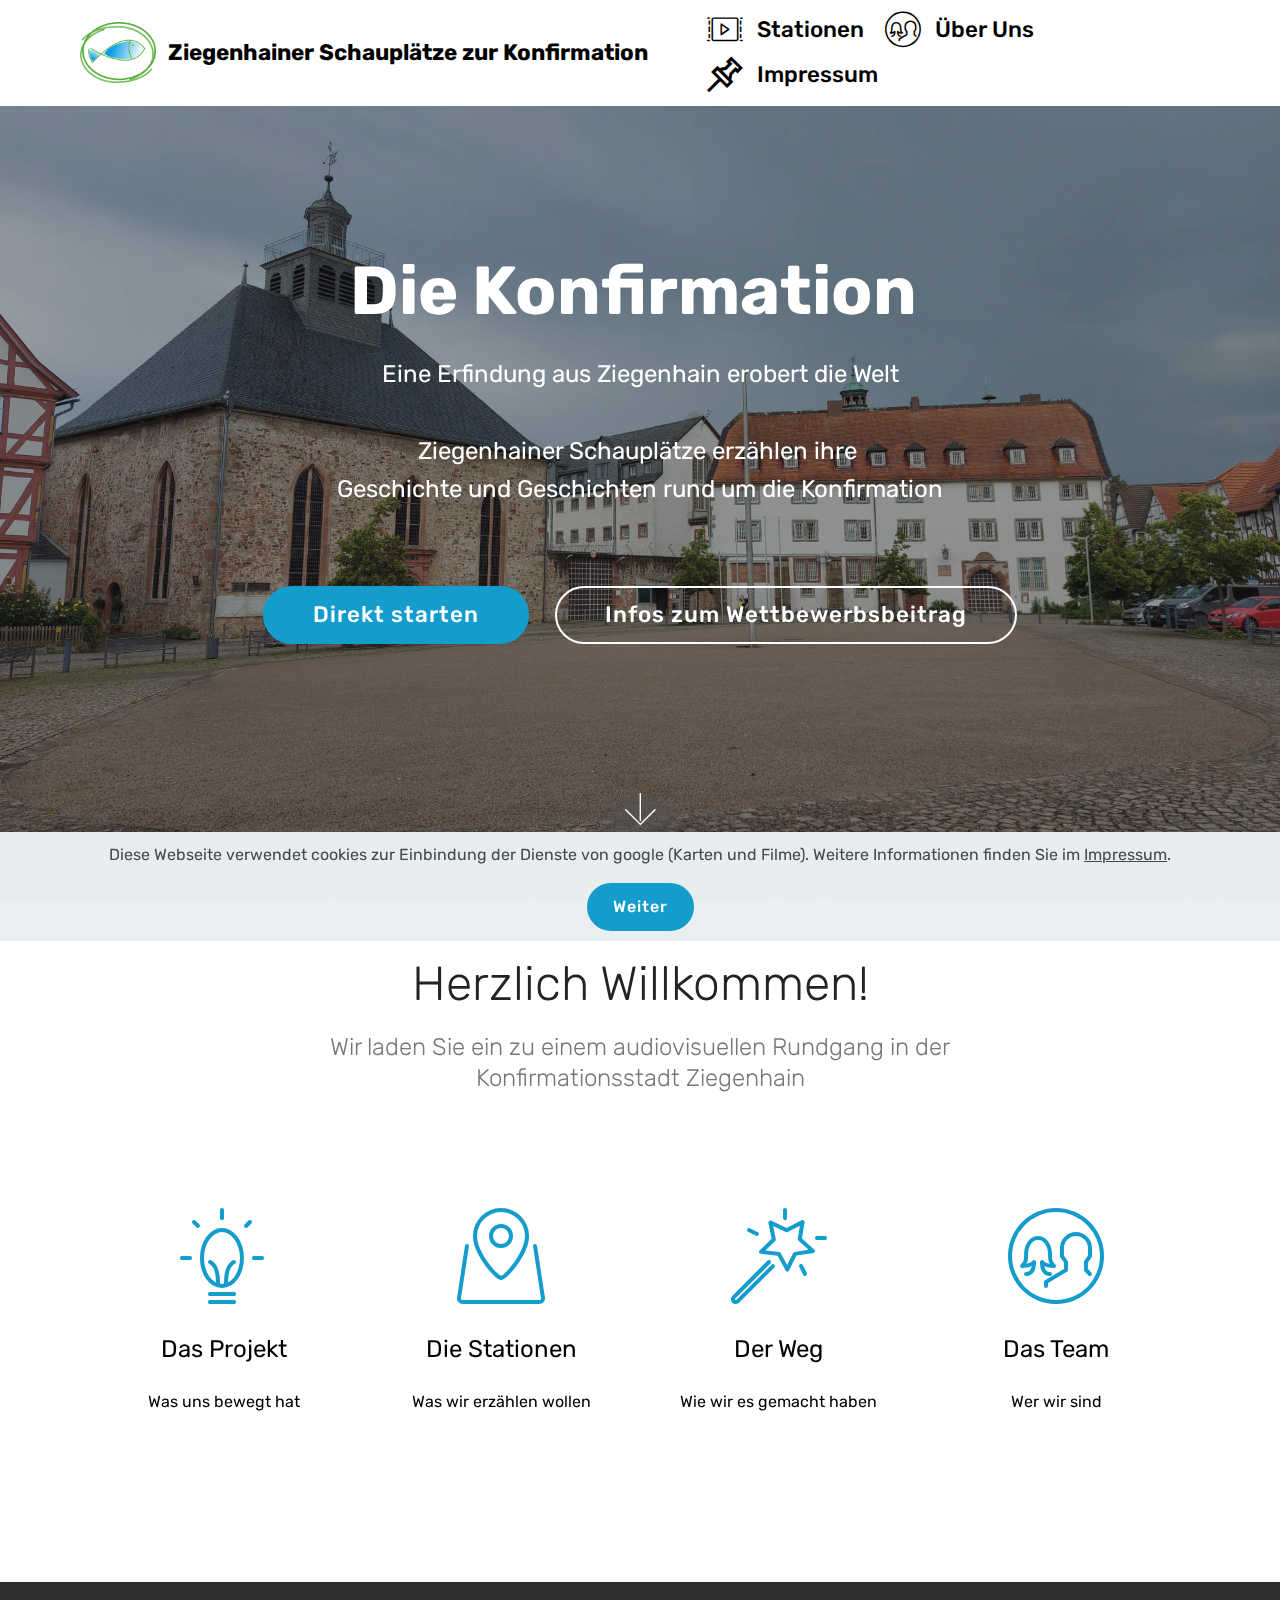
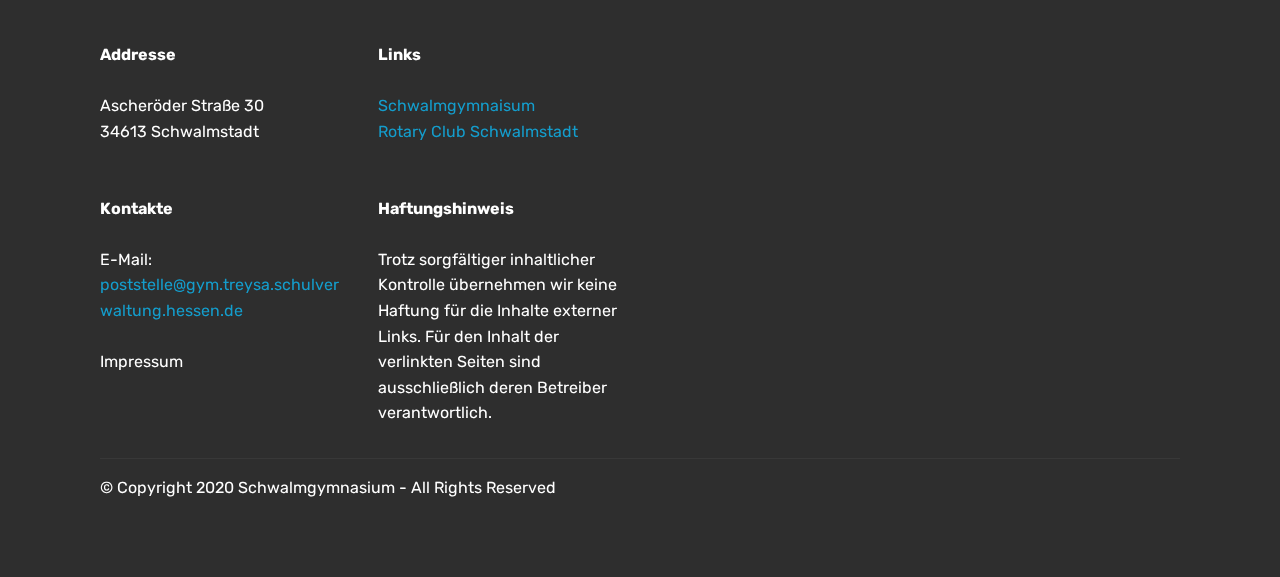
==== commit 47ca0c76: "new version inkl cookiealert" ====
--- a/index.html
+++ b/index.html
@@ -16,9 +16,9 @@
   <link rel="stylesheet" href="assets/bootstrap/css/bootstrap.min.css">
   <link rel="stylesheet" href="assets/bootstrap/css/bootstrap-grid.min.css">
   <link rel="stylesheet" href="assets/bootstrap/css/bootstrap-reboot.min.css">
-  <link rel="stylesheet" href="assets/tether/tether.min.css">
   <link rel="stylesheet" href="assets/socicon/css/styles.css">
   <link rel="stylesheet" href="assets/dropdown/css/style.css">
+  <link rel="stylesheet" href="assets/tether/tether.min.css">
   <link rel="stylesheet" href="assets/theme/css/style.css">
   <link rel="preload" as="style" href="assets/mobirise/css/mbr-additional.css"><link rel="stylesheet" href="assets/mobirise/css/mbr-additional.css" type="text/css">
   
@@ -66,7 +66,7 @@
     </nav>
 </section>
 
-<section class="engine"><a href="https://mobirise.info/h">create a web page</a></section><section class="header6 cid-s2Rrr3pT7e mbr-fullscreen mbr-parallax-background" id="header6-4">
+<section class="engine"><a href="https://mobirise.info/r">free bootstrap template</a></section><section class="header6 cid-s2Rrr3pT7e mbr-fullscreen mbr-parallax-background" id="header6-4">
 
     
 
@@ -80,7 +80,7 @@
                 <p class="mbr-text align-center pb-3 mbr-fonts-style display-5">
                     Eine Erfindung aus Ziegenhain erobert die Welt<br><br>Ziegenhainer Schauplätze erzählen ihre&nbsp;<br>Geschichte und Geschichten rund um die Konfirmation <br><br>
                 </p>
-                <div class="mbr-section-btn align-center"><a class="btn btn-md btn-primary display-4" href="Station1.html#top">Direkt starten</a>
+                <div class="mbr-section-btn align-center"><a class="btn btn-md btn-primary display-4" href="Station1.html">Direkt starten</a>
                         <a class="btn btn-md btn-white-outline display-4" href="projektinfos.html">Infos zum Wettbewerbsbeitrag</a></div>
             </div>
         </div>
@@ -224,15 +224,18 @@
   <script src="assets/web/assets/jquery/jquery.min.js"></script>
   <script src="assets/popper/popper.min.js"></script>
   <script src="assets/bootstrap/js/bootstrap.min.js"></script>
-  <script src="assets/smoothscroll/smooth-scroll.js"></script>
-  <script src="assets/tether/tether.min.js"></script>
+  <script src="assets/web/assets/cookies-alert-plugin/cookies-alert-core.js"></script>
+  <script src="assets/web/assets/cookies-alert-plugin/cookies-alert-script.js"></script>
+  <script src="assets/dropdown/js/nav-dropdown.js"></script>
+  <script src="assets/dropdown/js/navbar-dropdown.js"></script>
   <script src="assets/touchswipe/jquery.touch-swipe.min.js"></script>
   <script src="assets/parallax/jarallax.min.js"></script>
-  <script src="assets/dropdown/js/nav-dropdown.js"></script>
-  <script src="assets/dropdown/js/navbar-dropdown.js"></script>
+  <script src="assets/tether/tether.min.js"></script>
+  <script src="assets/smoothscroll/smooth-scroll.js"></script>
   <script src="assets/theme/js/script.js"></script>
   
   
- <div id="scrollToTop" class="scrollToTop mbr-arrow-up"><a style="text-align: center;"><i class="mbr-arrow-up-icon mbr-arrow-up-icon-cm cm-icon cm-icon-smallarrow-up"></i></a></div>
+<input name="cookieData" type="hidden" data-cookie-customDialogSelector='null' data-cookie-colorText='#424a4d' data-cookie-colorBg='rgba(234, 239, 241, 0.99)' data-cookie-textButton='Weiter' data-cookie-colorButton='' data-cookie-colorLink='#424a4d' data-cookie-underlineLink='true' data-cookie-text="Diese Webseite verwendet cookies zur Einbindung der Dienste von google (Karten und Filme). Weitere Informationen finden Sie im <a href='impressum.html'>Impressum</a>.">
+   <div id="scrollToTop" class="scrollToTop mbr-arrow-up"><a style="text-align: center;"><i class="mbr-arrow-up-icon mbr-arrow-up-icon-cm cm-icon cm-icon-smallarrow-up"></i></a></div>
   </body>
 </html>--- a/assets/mobirise/css/mbr-additional.css
+++ b/assets/mobirise/css/mbr-additional.css
@@ -2776,34 +2776,34 @@
   font-size: 96px;
   color: #149dcc;
 }
-.cid-s3f2G2aPS5 {
+.cid-s3zCljvll4 {
   padding-top: 60px;
   padding-bottom: 60px;
   background-color: #2e2e2e;
 }
 @media (max-width: 767px) {
-  .cid-s3f2G2aPS5 .content {
+  .cid-s3zCljvll4 .content {
     text-align: center;
   }
-  .cid-s3f2G2aPS5 .content > div:not(:last-child) {
+  .cid-s3zCljvll4 .content > div:not(:last-child) {
     margin-bottom: 2rem;
   }
 }
-.cid-s3f2G2aPS5 .map {
+.cid-s3zCljvll4 .map {
   height: 18.75rem;
 }
 @media (max-width: 767px) {
-  .cid-s3f2G2aPS5 .footer-lower .copyright {
+  .cid-s3zCljvll4 .footer-lower .copyright {
     margin-bottom: 1rem;
     text-align: center;
   }
 }
-.cid-s3f2G2aPS5 .footer-lower hr {
+.cid-s3zCljvll4 .footer-lower hr {
   margin: 1rem 0;
   border-color: #fff;
   opacity: .05;
 }
-.cid-s3f2G2aPS5 .footer-lower .social-list {
+.cid-s3zCljvll4 .footer-lower .social-list {
   padding-left: 0;
   margin-bottom: 0;
   list-style: none;
@@ -2813,37 +2813,37 @@
   -webkit-flex-wrap: wrap;
   flex-wrap: wrap;
 }
-.cid-s3f2G2aPS5 .footer-lower .social-list .mbr-iconfont-social {
+.cid-s3zCljvll4 .footer-lower .social-list .mbr-iconfont-social {
   font-size: 1.3rem;
   color: #fff;
 }
-.cid-s3f2G2aPS5 .footer-lower .social-list .soc-item {
+.cid-s3zCljvll4 .footer-lower .social-list .soc-item {
   margin: 0 .5rem;
 }
-.cid-s3f2G2aPS5 .footer-lower .social-list a {
+.cid-s3zCljvll4 .footer-lower .social-list a {
   margin: 0;
   opacity: .5;
   -webkit-transition: .2s linear;
   transition: .2s linear;
 }
-.cid-s3f2G2aPS5 .footer-lower .social-list a:hover {
+.cid-s3zCljvll4 .footer-lower .social-list a:hover {
   opacity: 1;
 }
 @media (max-width: 767px) {
-  .cid-s3f2G2aPS5 .footer-lower .social-list {
+  .cid-s3zCljvll4 .footer-lower .social-list {
     -webkit-justify-content: center;
     justify-content: center;
   }
 }
-.cid-s3f2G2aPS5 .google-map {
+.cid-s3zCljvll4 .google-map {
   height: 25rem;
   position: relative;
 }
-.cid-s3f2G2aPS5 .google-map iframe {
+.cid-s3zCljvll4 .google-map iframe {
   height: 100%;
   width: 100%;
 }
-.cid-s3f2G2aPS5 .google-map [data-state-details] {
+.cid-s3zCljvll4 .google-map [data-state-details] {
   color: #6b6763;
   font-family: Montserrat;
   height: 1.5em;
@@ -2855,10 +2855,10 @@
   top: 50%;
   width: 100%;
 }
-.cid-s3f2G2aPS5 .google-map[data-state] {
+.cid-s3zCljvll4 .google-map[data-state] {
   background: #e9e5dc;
 }
-.cid-s3f2G2aPS5 .google-map[data-state="loading"] [data-state-details] {
+.cid-s3zCljvll4 .google-map[data-state="loading"] [data-state-details] {
   display: none;
 }
 .cid-s3kwYdDzzu .navbar {
@@ -5172,34 +5172,34 @@
   font-size: 96px;
   color: #149dcc;
 }
-.cid-s3qjJECbYF {
+.cid-s3zCvE5O6X {
   padding-top: 60px;
   padding-bottom: 60px;
   background-color: #2e2e2e;
 }
 @media (max-width: 767px) {
-  .cid-s3qjJECbYF .content {
+  .cid-s3zCvE5O6X .content {
     text-align: center;
   }
-  .cid-s3qjJECbYF .content > div:not(:last-child) {
+  .cid-s3zCvE5O6X .content > div:not(:last-child) {
     margin-bottom: 2rem;
   }
 }
-.cid-s3qjJECbYF .map {
+.cid-s3zCvE5O6X .map {
   height: 18.75rem;
 }
 @media (max-width: 767px) {
-  .cid-s3qjJECbYF .footer-lower .copyright {
+  .cid-s3zCvE5O6X .footer-lower .copyright {
     margin-bottom: 1rem;
     text-align: center;
   }
 }
-.cid-s3qjJECbYF .footer-lower hr {
+.cid-s3zCvE5O6X .footer-lower hr {
   margin: 1rem 0;
   border-color: #fff;
   opacity: .05;
 }
-.cid-s3qjJECbYF .footer-lower .social-list {
+.cid-s3zCvE5O6X .footer-lower .social-list {
   padding-left: 0;
   margin-bottom: 0;
   list-style: none;
@@ -5209,37 +5209,37 @@
   -webkit-flex-wrap: wrap;
   flex-wrap: wrap;
 }
-.cid-s3qjJECbYF .footer-lower .social-list .mbr-iconfont-social {
+.cid-s3zCvE5O6X .footer-lower .social-list .mbr-iconfont-social {
   font-size: 1.3rem;
   color: #fff;
 }
-.cid-s3qjJECbYF .footer-lower .social-list .soc-item {
+.cid-s3zCvE5O6X .footer-lower .social-list .soc-item {
   margin: 0 .5rem;
 }
-.cid-s3qjJECbYF .footer-lower .social-list a {
+.cid-s3zCvE5O6X .footer-lower .social-list a {
   margin: 0;
   opacity: .5;
   -webkit-transition: .2s linear;
   transition: .2s linear;
 }
-.cid-s3qjJECbYF .footer-lower .social-list a:hover {
+.cid-s3zCvE5O6X .footer-lower .social-list a:hover {
   opacity: 1;
 }
 @media (max-width: 767px) {
-  .cid-s3qjJECbYF .footer-lower .social-list {
+  .cid-s3zCvE5O6X .footer-lower .social-list {
     -webkit-justify-content: center;
     justify-content: center;
   }
 }
-.cid-s3qjJECbYF .google-map {
+.cid-s3zCvE5O6X .google-map {
   height: 25rem;
   position: relative;
 }
-.cid-s3qjJECbYF .google-map iframe {
+.cid-s3zCvE5O6X .google-map iframe {
   height: 100%;
   width: 100%;
 }
-.cid-s3qjJECbYF .google-map [data-state-details] {
+.cid-s3zCvE5O6X .google-map [data-state-details] {
   color: #6b6763;
   font-family: Montserrat;
   height: 1.5em;
@@ -5251,10 +5251,10 @@
   top: 50%;
   width: 100%;
 }
-.cid-s3qjJECbYF .google-map[data-state] {
+.cid-s3zCvE5O6X .google-map[data-state] {
   background: #e9e5dc;
 }
-.cid-s3qjJECbYF .google-map[data-state="loading"] [data-state-details] {
+.cid-s3zCvE5O6X .google-map[data-state="loading"] [data-state-details] {
   display: none;
 }
 .cid-s3qg3TI6CI .navbar {
@@ -5705,34 +5705,34 @@
   font-size: 96px;
   color: #149dcc;
 }
-.cid-s3qg3ZaddF {
+.cid-s3zCrVXgeq {
   padding-top: 60px;
   padding-bottom: 60px;
   background-color: #2e2e2e;
 }
 @media (max-width: 767px) {
-  .cid-s3qg3ZaddF .content {
+  .cid-s3zCrVXgeq .content {
     text-align: center;
   }
-  .cid-s3qg3ZaddF .content > div:not(:last-child) {
+  .cid-s3zCrVXgeq .content > div:not(:last-child) {
     margin-bottom: 2rem;
   }
 }
-.cid-s3qg3ZaddF .map {
+.cid-s3zCrVXgeq .map {
   height: 18.75rem;
 }
 @media (max-width: 767px) {
-  .cid-s3qg3ZaddF .footer-lower .copyright {
+  .cid-s3zCrVXgeq .footer-lower .copyright {
     margin-bottom: 1rem;
     text-align: center;
   }
 }
-.cid-s3qg3ZaddF .footer-lower hr {
+.cid-s3zCrVXgeq .footer-lower hr {
   margin: 1rem 0;
   border-color: #fff;
   opacity: .05;
 }
-.cid-s3qg3ZaddF .footer-lower .social-list {
+.cid-s3zCrVXgeq .footer-lower .social-list {
   padding-left: 0;
   margin-bottom: 0;
   list-style: none;
@@ -5742,37 +5742,37 @@
   -webkit-flex-wrap: wrap;
   flex-wrap: wrap;
 }
-.cid-s3qg3ZaddF .footer-lower .social-list .mbr-iconfont-social {
+.cid-s3zCrVXgeq .footer-lower .social-list .mbr-iconfont-social {
   font-size: 1.3rem;
   color: #fff;
 }
-.cid-s3qg3ZaddF .footer-lower .social-list .soc-item {
+.cid-s3zCrVXgeq .footer-lower .social-list .soc-item {
   margin: 0 .5rem;
 }
-.cid-s3qg3ZaddF .footer-lower .social-list a {
+.cid-s3zCrVXgeq .footer-lower .social-list a {
   margin: 0;
   opacity: .5;
   -webkit-transition: .2s linear;
   transition: .2s linear;
 }
-.cid-s3qg3ZaddF .footer-lower .social-list a:hover {
+.cid-s3zCrVXgeq .footer-lower .social-list a:hover {
   opacity: 1;
 }
 @media (max-width: 767px) {
-  .cid-s3qg3ZaddF .footer-lower .social-list {
+  .cid-s3zCrVXgeq .footer-lower .social-list {
     -webkit-justify-content: center;
     justify-content: center;
   }
 }
-.cid-s3qg3ZaddF .google-map {
+.cid-s3zCrVXgeq .google-map {
   height: 25rem;
   position: relative;
 }
-.cid-s3qg3ZaddF .google-map iframe {
+.cid-s3zCrVXgeq .google-map iframe {
   height: 100%;
   width: 100%;
 }
-.cid-s3qg3ZaddF .google-map [data-state-details] {
+.cid-s3zCrVXgeq .google-map [data-state-details] {
   color: #6b6763;
   font-family: Montserrat;
   height: 1.5em;
@@ -5784,10 +5784,10 @@
   top: 50%;
   width: 100%;
 }
-.cid-s3qg3ZaddF .google-map[data-state] {
+.cid-s3zCrVXgeq .google-map[data-state] {
   background: #e9e5dc;
 }
-.cid-s3qg3ZaddF .google-map[data-state="loading"] [data-state-details] {
+.cid-s3zCrVXgeq .google-map[data-state="loading"] [data-state-details] {
   display: none;
 }
 .cid-s3qkWEdD99 .navbar {
@@ -6238,34 +6238,34 @@
   font-size: 96px;
   color: #149dcc;
 }
-.cid-s3qkWMCsSN {
+.cid-s3zCzL04Uv {
   padding-top: 60px;
   padding-bottom: 60px;
   background-color: #2e2e2e;
 }
 @media (max-width: 767px) {
-  .cid-s3qkWMCsSN .content {
+  .cid-s3zCzL04Uv .content {
     text-align: center;
   }
-  .cid-s3qkWMCsSN .content > div:not(:last-child) {
+  .cid-s3zCzL04Uv .content > div:not(:last-child) {
     margin-bottom: 2rem;
   }
 }
-.cid-s3qkWMCsSN .map {
+.cid-s3zCzL04Uv .map {
   height: 18.75rem;
 }
 @media (max-width: 767px) {
-  .cid-s3qkWMCsSN .footer-lower .copyright {
+  .cid-s3zCzL04Uv .footer-lower .copyright {
     margin-bottom: 1rem;
     text-align: center;
   }
 }
-.cid-s3qkWMCsSN .footer-lower hr {
+.cid-s3zCzL04Uv .footer-lower hr {
   margin: 1rem 0;
   border-color: #fff;
   opacity: .05;
 }
-.cid-s3qkWMCsSN .footer-lower .social-list {
+.cid-s3zCzL04Uv .footer-lower .social-list {
   padding-left: 0;
   margin-bottom: 0;
   list-style: none;
@@ -6275,37 +6275,37 @@
   -webkit-flex-wrap: wrap;
   flex-wrap: wrap;
 }
-.cid-s3qkWMCsSN .footer-lower .social-list .mbr-iconfont-social {
+.cid-s3zCzL04Uv .footer-lower .social-list .mbr-iconfont-social {
   font-size: 1.3rem;
   color: #fff;
 }
-.cid-s3qkWMCsSN .footer-lower .social-list .soc-item {
+.cid-s3zCzL04Uv .footer-lower .social-list .soc-item {
   margin: 0 .5rem;
 }
-.cid-s3qkWMCsSN .footer-lower .social-list a {
+.cid-s3zCzL04Uv .footer-lower .social-list a {
   margin: 0;
   opacity: .5;
   -webkit-transition: .2s linear;
   transition: .2s linear;
 }
-.cid-s3qkWMCsSN .footer-lower .social-list a:hover {
+.cid-s3zCzL04Uv .footer-lower .social-list a:hover {
   opacity: 1;
 }
 @media (max-width: 767px) {
-  .cid-s3qkWMCsSN .footer-lower .social-list {
+  .cid-s3zCzL04Uv .footer-lower .social-list {
     -webkit-justify-content: center;
     justify-content: center;
   }
 }
-.cid-s3qkWMCsSN .google-map {
+.cid-s3zCzL04Uv .google-map {
   height: 25rem;
   position: relative;
 }
-.cid-s3qkWMCsSN .google-map iframe {
+.cid-s3zCzL04Uv .google-map iframe {
   height: 100%;
   width: 100%;
 }
-.cid-s3qkWMCsSN .google-map [data-state-details] {
+.cid-s3zCzL04Uv .google-map [data-state-details] {
   color: #6b6763;
   font-family: Montserrat;
   height: 1.5em;
@@ -6317,10 +6317,10 @@
   top: 50%;
   width: 100%;
 }
-.cid-s3qkWMCsSN .google-map[data-state] {
+.cid-s3zCzL04Uv .google-map[data-state] {
   background: #e9e5dc;
 }
-.cid-s3qkWMCsSN .google-map[data-state="loading"] [data-state-details] {
+.cid-s3zCzL04Uv .google-map[data-state="loading"] [data-state-details] {
   display: none;
 }
 .cid-s3qlSBQcZN .navbar {
@@ -6799,34 +6799,34 @@
   font-size: 96px;
   color: #149dcc;
 }
-.cid-s3qlSHMHPl {
+.cid-s3zCErSROz {
   padding-top: 60px;
   padding-bottom: 60px;
   background-color: #2e2e2e;
 }
 @media (max-width: 767px) {
-  .cid-s3qlSHMHPl .content {
+  .cid-s3zCErSROz .content {
     text-align: center;
   }
-  .cid-s3qlSHMHPl .content > div:not(:last-child) {
+  .cid-s3zCErSROz .content > div:not(:last-child) {
     margin-bottom: 2rem;
   }
 }
-.cid-s3qlSHMHPl .map {
+.cid-s3zCErSROz .map {
   height: 18.75rem;
 }
 @media (max-width: 767px) {
-  .cid-s3qlSHMHPl .footer-lower .copyright {
+  .cid-s3zCErSROz .footer-lower .copyright {
     margin-bottom: 1rem;
     text-align: center;
   }
 }
-.cid-s3qlSHMHPl .footer-lower hr {
+.cid-s3zCErSROz .footer-lower hr {
   margin: 1rem 0;
   border-color: #fff;
   opacity: .05;
 }
-.cid-s3qlSHMHPl .footer-lower .social-list {
+.cid-s3zCErSROz .footer-lower .social-list {
   padding-left: 0;
   margin-bottom: 0;
   list-style: none;
@@ -6836,37 +6836,37 @@
   -webkit-flex-wrap: wrap;
   flex-wrap: wrap;
 }
-.cid-s3qlSHMHPl .footer-lower .social-list .mbr-iconfont-social {
+.cid-s3zCErSROz .footer-lower .social-list .mbr-iconfont-social {
   font-size: 1.3rem;
   color: #fff;
 }
-.cid-s3qlSHMHPl .footer-lower .social-list .soc-item {
+.cid-s3zCErSROz .footer-lower .social-list .soc-item {
   margin: 0 .5rem;
 }
-.cid-s3qlSHMHPl .footer-lower .social-list a {
+.cid-s3zCErSROz .footer-lower .social-list a {
   margin: 0;
   opacity: .5;
   -webkit-transition: .2s linear;
   transition: .2s linear;
 }
-.cid-s3qlSHMHPl .footer-lower .social-list a:hover {
+.cid-s3zCErSROz .footer-lower .social-list a:hover {
   opacity: 1;
 }
 @media (max-width: 767px) {
-  .cid-s3qlSHMHPl .footer-lower .social-list {
+  .cid-s3zCErSROz .footer-lower .social-list {
     -webkit-justify-content: center;
     justify-content: center;
   }
 }
-.cid-s3qlSHMHPl .google-map {
+.cid-s3zCErSROz .google-map {
   height: 25rem;
   position: relative;
 }
-.cid-s3qlSHMHPl .google-map iframe {
+.cid-s3zCErSROz .google-map iframe {
   height: 100%;
   width: 100%;
 }
-.cid-s3qlSHMHPl .google-map [data-state-details] {
+.cid-s3zCErSROz .google-map [data-state-details] {
   color: #6b6763;
   font-family: Montserrat;
   height: 1.5em;
@@ -6878,10 +6878,10 @@
   top: 50%;
   width: 100%;
 }
-.cid-s3qlSHMHPl .google-map[data-state] {
+.cid-s3zCErSROz .google-map[data-state] {
   background: #e9e5dc;
 }
-.cid-s3qlSHMHPl .google-map[data-state="loading"] [data-state-details] {
+.cid-s3zCErSROz .google-map[data-state="loading"] [data-state-details] {
   display: none;
 }
 .cid-s3qO0I3NY3 .navbar {
--- a/assets/mobirise/css/mbr-additional.css
+++ b/assets/mobirise/css/mbr-additional.css
@@ -2776,34 +2776,34 @@
   font-size: 96px;
   color: #149dcc;
 }
-.cid-s3f2G2aPS5 {
+.cid-s3zCljvll4 {
   padding-top: 60px;
   padding-bottom: 60px;
   background-color: #2e2e2e;
 }
 @media (max-width: 767px) {
-  .cid-s3f2G2aPS5 .content {
+  .cid-s3zCljvll4 .content {
     text-align: center;
   }
-  .cid-s3f2G2aPS5 .content > div:not(:last-child) {
+  .cid-s3zCljvll4 .content > div:not(:last-child) {
     margin-bottom: 2rem;
   }
 }
-.cid-s3f2G2aPS5 .map {
+.cid-s3zCljvll4 .map {
   height: 18.75rem;
 }
 @media (max-width: 767px) {
-  .cid-s3f2G2aPS5 .footer-lower .copyright {
+  .cid-s3zCljvll4 .footer-lower .copyright {
     margin-bottom: 1rem;
     text-align: center;
   }
 }
-.cid-s3f2G2aPS5 .footer-lower hr {
+.cid-s3zCljvll4 .footer-lower hr {
   margin: 1rem 0;
   border-color: #fff;
   opacity: .05;
 }
-.cid-s3f2G2aPS5 .footer-lower .social-list {
+.cid-s3zCljvll4 .footer-lower .social-list {
   padding-left: 0;
   margin-bottom: 0;
   list-style: none;
@@ -2813,37 +2813,37 @@
   -webkit-flex-wrap: wrap;
   flex-wrap: wrap;
 }
-.cid-s3f2G2aPS5 .footer-lower .social-list .mbr-iconfont-social {
+.cid-s3zCljvll4 .footer-lower .social-list .mbr-iconfont-social {
   font-size: 1.3rem;
   color: #fff;
 }
-.cid-s3f2G2aPS5 .footer-lower .social-list .soc-item {
+.cid-s3zCljvll4 .footer-lower .social-list .soc-item {
   margin: 0 .5rem;
 }
-.cid-s3f2G2aPS5 .footer-lower .social-list a {
+.cid-s3zCljvll4 .footer-lower .social-list a {
   margin: 0;
   opacity: .5;
   -webkit-transition: .2s linear;
   transition: .2s linear;
 }
-.cid-s3f2G2aPS5 .footer-lower .social-list a:hover {
+.cid-s3zCljvll4 .footer-lower .social-list a:hover {
   opacity: 1;
 }
 @media (max-width: 767px) {
-  .cid-s3f2G2aPS5 .footer-lower .social-list {
+  .cid-s3zCljvll4 .footer-lower .social-list {
     -webkit-justify-content: center;
     justify-content: center;
   }
 }
-.cid-s3f2G2aPS5 .google-map {
+.cid-s3zCljvll4 .google-map {
   height: 25rem;
   position: relative;
 }
-.cid-s3f2G2aPS5 .google-map iframe {
+.cid-s3zCljvll4 .google-map iframe {
   height: 100%;
   width: 100%;
 }
-.cid-s3f2G2aPS5 .google-map [data-state-details] {
+.cid-s3zCljvll4 .google-map [data-state-details] {
   color: #6b6763;
   font-family: Montserrat;
   height: 1.5em;
@@ -2855,10 +2855,10 @@
   top: 50%;
   width: 100%;
 }
-.cid-s3f2G2aPS5 .google-map[data-state] {
+.cid-s3zCljvll4 .google-map[data-state] {
   background: #e9e5dc;
 }
-.cid-s3f2G2aPS5 .google-map[data-state="loading"] [data-state-details] {
+.cid-s3zCljvll4 .google-map[data-state="loading"] [data-state-details] {
   display: none;
 }
 .cid-s3kwYdDzzu .navbar {
@@ -5172,34 +5172,34 @@
   font-size: 96px;
   color: #149dcc;
 }
-.cid-s3qjJECbYF {
+.cid-s3zCvE5O6X {
   padding-top: 60px;
   padding-bottom: 60px;
   background-color: #2e2e2e;
 }
 @media (max-width: 767px) {
-  .cid-s3qjJECbYF .content {
+  .cid-s3zCvE5O6X .content {
     text-align: center;
   }
-  .cid-s3qjJECbYF .content > div:not(:last-child) {
+  .cid-s3zCvE5O6X .content > div:not(:last-child) {
     margin-bottom: 2rem;
   }
 }
-.cid-s3qjJECbYF .map {
+.cid-s3zCvE5O6X .map {
   height: 18.75rem;
 }
 @media (max-width: 767px) {
-  .cid-s3qjJECbYF .footer-lower .copyright {
+  .cid-s3zCvE5O6X .footer-lower .copyright {
     margin-bottom: 1rem;
     text-align: center;
   }
 }
-.cid-s3qjJECbYF .footer-lower hr {
+.cid-s3zCvE5O6X .footer-lower hr {
   margin: 1rem 0;
   border-color: #fff;
   opacity: .05;
 }
-.cid-s3qjJECbYF .footer-lower .social-list {
+.cid-s3zCvE5O6X .footer-lower .social-list {
   padding-left: 0;
   margin-bottom: 0;
   list-style: none;
@@ -5209,37 +5209,37 @@
   -webkit-flex-wrap: wrap;
   flex-wrap: wrap;
 }
-.cid-s3qjJECbYF .footer-lower .social-list .mbr-iconfont-social {
+.cid-s3zCvE5O6X .footer-lower .social-list .mbr-iconfont-social {
   font-size: 1.3rem;
   color: #fff;
 }
-.cid-s3qjJECbYF .footer-lower .social-list .soc-item {
+.cid-s3zCvE5O6X .footer-lower .social-list .soc-item {
   margin: 0 .5rem;
 }
-.cid-s3qjJECbYF .footer-lower .social-list a {
+.cid-s3zCvE5O6X .footer-lower .social-list a {
   margin: 0;
   opacity: .5;
   -webkit-transition: .2s linear;
   transition: .2s linear;
 }
-.cid-s3qjJECbYF .footer-lower .social-list a:hover {
+.cid-s3zCvE5O6X .footer-lower .social-list a:hover {
   opacity: 1;
 }
 @media (max-width: 767px) {
-  .cid-s3qjJECbYF .footer-lower .social-list {
+  .cid-s3zCvE5O6X .footer-lower .social-list {
     -webkit-justify-content: center;
     justify-content: center;
   }
 }
-.cid-s3qjJECbYF .google-map {
+.cid-s3zCvE5O6X .google-map {
   height: 25rem;
   position: relative;
 }
-.cid-s3qjJECbYF .google-map iframe {
+.cid-s3zCvE5O6X .google-map iframe {
   height: 100%;
   width: 100%;
 }
-.cid-s3qjJECbYF .google-map [data-state-details] {
+.cid-s3zCvE5O6X .google-map [data-state-details] {
   color: #6b6763;
   font-family: Montserrat;
   height: 1.5em;
@@ -5251,10 +5251,10 @@
   top: 50%;
   width: 100%;
 }
-.cid-s3qjJECbYF .google-map[data-state] {
+.cid-s3zCvE5O6X .google-map[data-state] {
   background: #e9e5dc;
 }
-.cid-s3qjJECbYF .google-map[data-state="loading"] [data-state-details] {
+.cid-s3zCvE5O6X .google-map[data-state="loading"] [data-state-details] {
   display: none;
 }
 .cid-s3qg3TI6CI .navbar {
@@ -5705,34 +5705,34 @@
   font-size: 96px;
   color: #149dcc;
 }
-.cid-s3qg3ZaddF {
+.cid-s3zCrVXgeq {
   padding-top: 60px;
   padding-bottom: 60px;
   background-color: #2e2e2e;
 }
 @media (max-width: 767px) {
-  .cid-s3qg3ZaddF .content {
+  .cid-s3zCrVXgeq .content {
     text-align: center;
   }
-  .cid-s3qg3ZaddF .content > div:not(:last-child) {
+  .cid-s3zCrVXgeq .content > div:not(:last-child) {
     margin-bottom: 2rem;
   }
 }
-.cid-s3qg3ZaddF .map {
+.cid-s3zCrVXgeq .map {
   height: 18.75rem;
 }
 @media (max-width: 767px) {
-  .cid-s3qg3ZaddF .footer-lower .copyright {
+  .cid-s3zCrVXgeq .footer-lower .copyright {
     margin-bottom: 1rem;
     text-align: center;
   }
 }
-.cid-s3qg3ZaddF .footer-lower hr {
+.cid-s3zCrVXgeq .footer-lower hr {
   margin: 1rem 0;
   border-color: #fff;
   opacity: .05;
 }
-.cid-s3qg3ZaddF .footer-lower .social-list {
+.cid-s3zCrVXgeq .footer-lower .social-list {
   padding-left: 0;
   margin-bottom: 0;
   list-style: none;
@@ -5742,37 +5742,37 @@
   -webkit-flex-wrap: wrap;
   flex-wrap: wrap;
 }
-.cid-s3qg3ZaddF .footer-lower .social-list .mbr-iconfont-social {
+.cid-s3zCrVXgeq .footer-lower .social-list .mbr-iconfont-social {
   font-size: 1.3rem;
   color: #fff;
 }
-.cid-s3qg3ZaddF .footer-lower .social-list .soc-item {
+.cid-s3zCrVXgeq .footer-lower .social-list .soc-item {
   margin: 0 .5rem;
 }
-.cid-s3qg3ZaddF .footer-lower .social-list a {
+.cid-s3zCrVXgeq .footer-lower .social-list a {
   margin: 0;
   opacity: .5;
   -webkit-transition: .2s linear;
   transition: .2s linear;
 }
-.cid-s3qg3ZaddF .footer-lower .social-list a:hover {
+.cid-s3zCrVXgeq .footer-lower .social-list a:hover {
   opacity: 1;
 }
 @media (max-width: 767px) {
-  .cid-s3qg3ZaddF .footer-lower .social-list {
+  .cid-s3zCrVXgeq .footer-lower .social-list {
     -webkit-justify-content: center;
     justify-content: center;
   }
 }
-.cid-s3qg3ZaddF .google-map {
+.cid-s3zCrVXgeq .google-map {
   height: 25rem;
   position: relative;
 }
-.cid-s3qg3ZaddF .google-map iframe {
+.cid-s3zCrVXgeq .google-map iframe {
   height: 100%;
   width: 100%;
 }
-.cid-s3qg3ZaddF .google-map [data-state-details] {
+.cid-s3zCrVXgeq .google-map [data-state-details] {
   color: #6b6763;
   font-family: Montserrat;
   height: 1.5em;
@@ -5784,10 +5784,10 @@
   top: 50%;
   width: 100%;
 }
-.cid-s3qg3ZaddF .google-map[data-state] {
+.cid-s3zCrVXgeq .google-map[data-state] {
   background: #e9e5dc;
 }
-.cid-s3qg3ZaddF .google-map[data-state="loading"] [data-state-details] {
+.cid-s3zCrVXgeq .google-map[data-state="loading"] [data-state-details] {
   display: none;
 }
 .cid-s3qkWEdD99 .navbar {
@@ -6238,34 +6238,34 @@
   font-size: 96px;
   color: #149dcc;
 }
-.cid-s3qkWMCsSN {
+.cid-s3zCzL04Uv {
   padding-top: 60px;
   padding-bottom: 60px;
   background-color: #2e2e2e;
 }
 @media (max-width: 767px) {
-  .cid-s3qkWMCsSN .content {
+  .cid-s3zCzL04Uv .content {
     text-align: center;
   }
-  .cid-s3qkWMCsSN .content > div:not(:last-child) {
+  .cid-s3zCzL04Uv .content > div:not(:last-child) {
     margin-bottom: 2rem;
   }
 }
-.cid-s3qkWMCsSN .map {
+.cid-s3zCzL04Uv .map {
   height: 18.75rem;
 }
 @media (max-width: 767px) {
-  .cid-s3qkWMCsSN .footer-lower .copyright {
+  .cid-s3zCzL04Uv .footer-lower .copyright {
     margin-bottom: 1rem;
     text-align: center;
   }
 }
-.cid-s3qkWMCsSN .footer-lower hr {
+.cid-s3zCzL04Uv .footer-lower hr {
   margin: 1rem 0;
   border-color: #fff;
   opacity: .05;
 }
-.cid-s3qkWMCsSN .footer-lower .social-list {
+.cid-s3zCzL04Uv .footer-lower .social-list {
   padding-left: 0;
   margin-bottom: 0;
   list-style: none;
@@ -6275,37 +6275,37 @@
   -webkit-flex-wrap: wrap;
   flex-wrap: wrap;
 }
-.cid-s3qkWMCsSN .footer-lower .social-list .mbr-iconfont-social {
+.cid-s3zCzL04Uv .footer-lower .social-list .mbr-iconfont-social {
   font-size: 1.3rem;
   color: #fff;
 }
-.cid-s3qkWMCsSN .footer-lower .social-list .soc-item {
+.cid-s3zCzL04Uv .footer-lower .social-list .soc-item {
   margin: 0 .5rem;
 }
-.cid-s3qkWMCsSN .footer-lower .social-list a {
+.cid-s3zCzL04Uv .footer-lower .social-list a {
   margin: 0;
   opacity: .5;
   -webkit-transition: .2s linear;
   transition: .2s linear;
 }
-.cid-s3qkWMCsSN .footer-lower .social-list a:hover {
+.cid-s3zCzL04Uv .footer-lower .social-list a:hover {
   opacity: 1;
 }
 @media (max-width: 767px) {
-  .cid-s3qkWMCsSN .footer-lower .social-list {
+  .cid-s3zCzL04Uv .footer-lower .social-list {
     -webkit-justify-content: center;
     justify-content: center;
   }
 }
-.cid-s3qkWMCsSN .google-map {
+.cid-s3zCzL04Uv .google-map {
   height: 25rem;
   position: relative;
 }
-.cid-s3qkWMCsSN .google-map iframe {
+.cid-s3zCzL04Uv .google-map iframe {
   height: 100%;
   width: 100%;
 }
-.cid-s3qkWMCsSN .google-map [data-state-details] {
+.cid-s3zCzL04Uv .google-map [data-state-details] {
   color: #6b6763;
   font-family: Montserrat;
   height: 1.5em;
@@ -6317,10 +6317,10 @@
   top: 50%;
   width: 100%;
 }
-.cid-s3qkWMCsSN .google-map[data-state] {
+.cid-s3zCzL04Uv .google-map[data-state] {
   background: #e9e5dc;
 }
-.cid-s3qkWMCsSN .google-map[data-state="loading"] [data-state-details] {
+.cid-s3zCzL04Uv .google-map[data-state="loading"] [data-state-details] {
   display: none;
 }
 .cid-s3qlSBQcZN .navbar {
@@ -6799,34 +6799,34 @@
   font-size: 96px;
   color: #149dcc;
 }
-.cid-s3qlSHMHPl {
+.cid-s3zCErSROz {
   padding-top: 60px;
   padding-bottom: 60px;
   background-color: #2e2e2e;
 }
 @media (max-width: 767px) {
-  .cid-s3qlSHMHPl .content {
+  .cid-s3zCErSROz .content {
     text-align: center;
   }
-  .cid-s3qlSHMHPl .content > div:not(:last-child) {
+  .cid-s3zCErSROz .content > div:not(:last-child) {
     margin-bottom: 2rem;
   }
 }
-.cid-s3qlSHMHPl .map {
+.cid-s3zCErSROz .map {
   height: 18.75rem;
 }
 @media (max-width: 767px) {
-  .cid-s3qlSHMHPl .footer-lower .copyright {
+  .cid-s3zCErSROz .footer-lower .copyright {
     margin-bottom: 1rem;
     text-align: center;
   }
 }
-.cid-s3qlSHMHPl .footer-lower hr {
+.cid-s3zCErSROz .footer-lower hr {
   margin: 1rem 0;
   border-color: #fff;
   opacity: .05;
 }
-.cid-s3qlSHMHPl .footer-lower .social-list {
+.cid-s3zCErSROz .footer-lower .social-list {
   padding-left: 0;
   margin-bottom: 0;
   list-style: none;
@@ -6836,37 +6836,37 @@
   -webkit-flex-wrap: wrap;
   flex-wrap: wrap;
 }
-.cid-s3qlSHMHPl .footer-lower .social-list .mbr-iconfont-social {
+.cid-s3zCErSROz .footer-lower .social-list .mbr-iconfont-social {
   font-size: 1.3rem;
   color: #fff;
 }
-.cid-s3qlSHMHPl .footer-lower .social-list .soc-item {
+.cid-s3zCErSROz .footer-lower .social-list .soc-item {
   margin: 0 .5rem;
 }
-.cid-s3qlSHMHPl .footer-lower .social-list a {
+.cid-s3zCErSROz .footer-lower .social-list a {
   margin: 0;
   opacity: .5;
   -webkit-transition: .2s linear;
   transition: .2s linear;
 }
-.cid-s3qlSHMHPl .footer-lower .social-list a:hover {
+.cid-s3zCErSROz .footer-lower .social-list a:hover {
   opacity: 1;
 }
 @media (max-width: 767px) {
-  .cid-s3qlSHMHPl .footer-lower .social-list {
+  .cid-s3zCErSROz .footer-lower .social-list {
     -webkit-justify-content: center;
     justify-content: center;
   }
 }
-.cid-s3qlSHMHPl .google-map {
+.cid-s3zCErSROz .google-map {
   height: 25rem;
   position: relative;
 }
-.cid-s3qlSHMHPl .google-map iframe {
+.cid-s3zCErSROz .google-map iframe {
   height: 100%;
   width: 100%;
 }
-.cid-s3qlSHMHPl .google-map [data-state-details] {
+.cid-s3zCErSROz .google-map [data-state-details] {
   color: #6b6763;
   font-family: Montserrat;
   height: 1.5em;
@@ -6878,10 +6878,10 @@
   top: 50%;
   width: 100%;
 }
-.cid-s3qlSHMHPl .google-map[data-state] {
+.cid-s3zCErSROz .google-map[data-state] {
   background: #e9e5dc;
 }
-.cid-s3qlSHMHPl .google-map[data-state="loading"] [data-state-details] {
+.cid-s3zCErSROz .google-map[data-state="loading"] [data-state-details] {
   display: none;
 }
 .cid-s3qO0I3NY3 .navbar {
